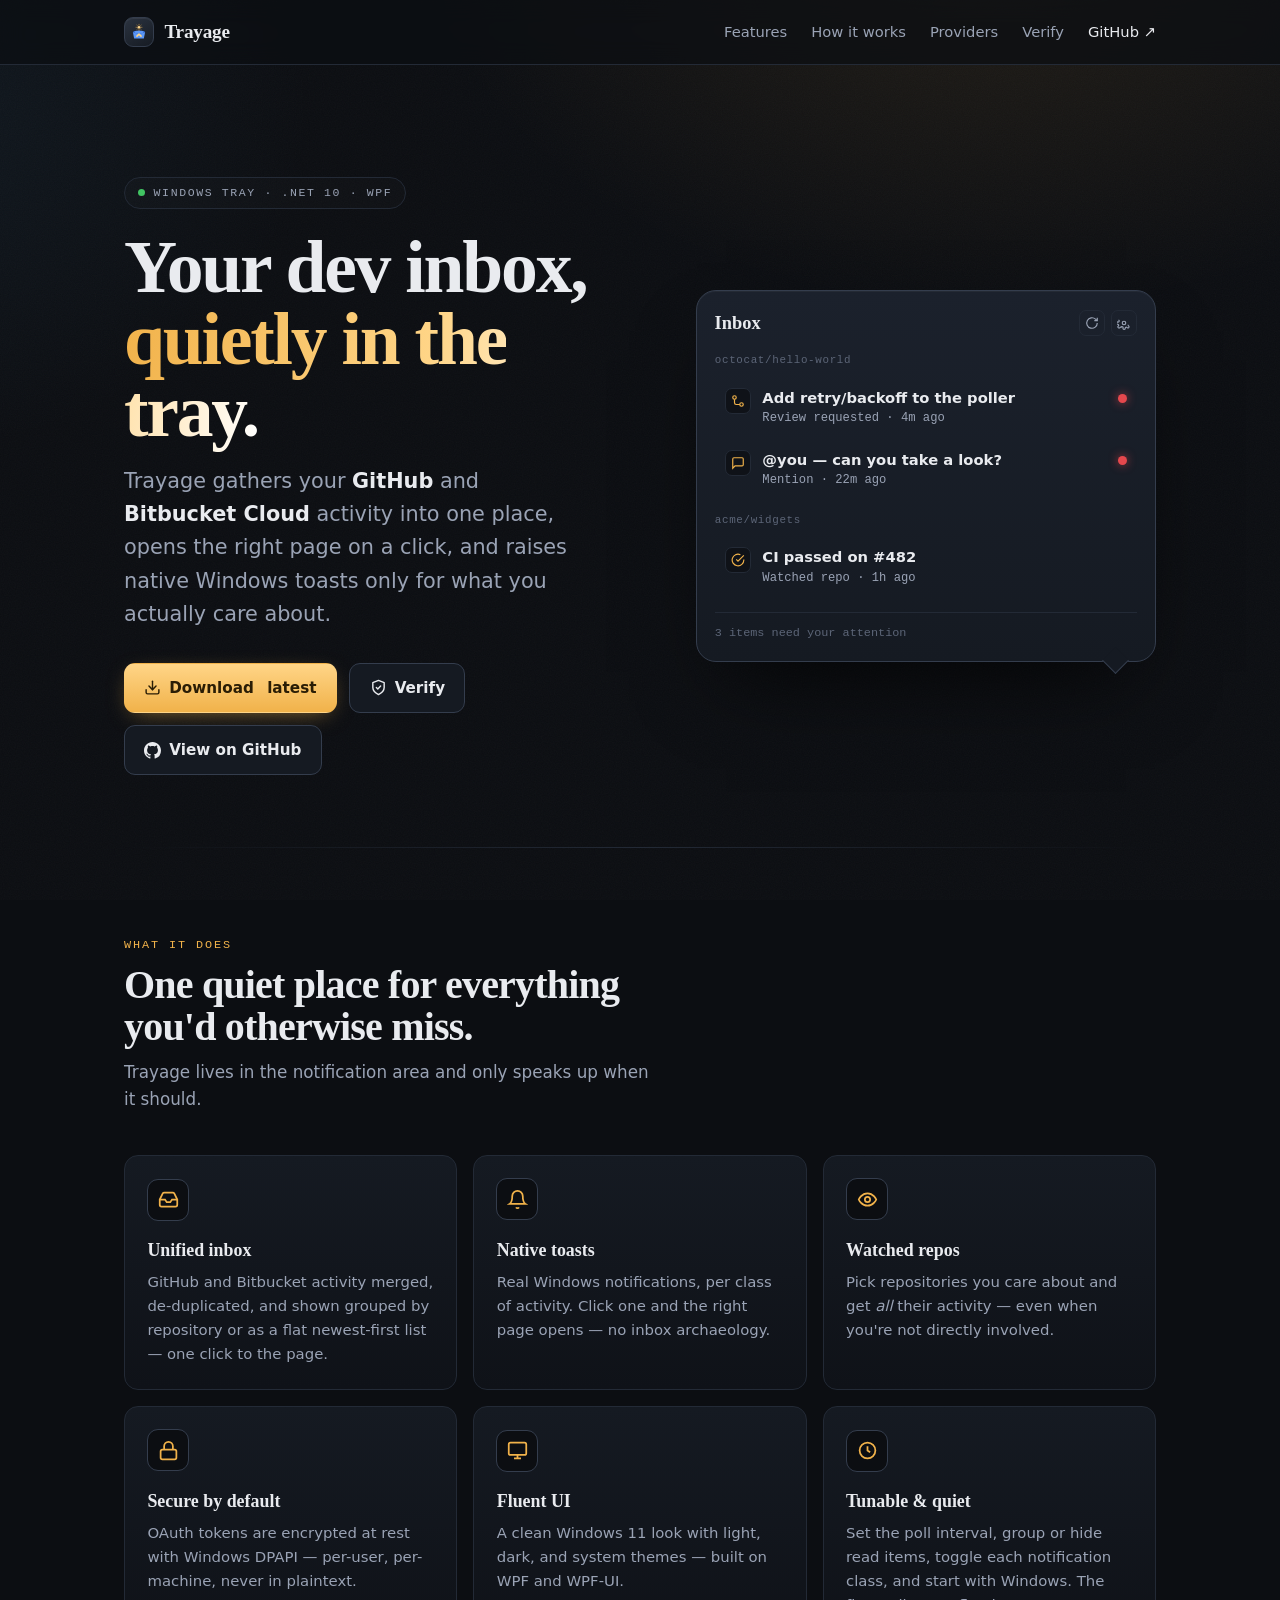
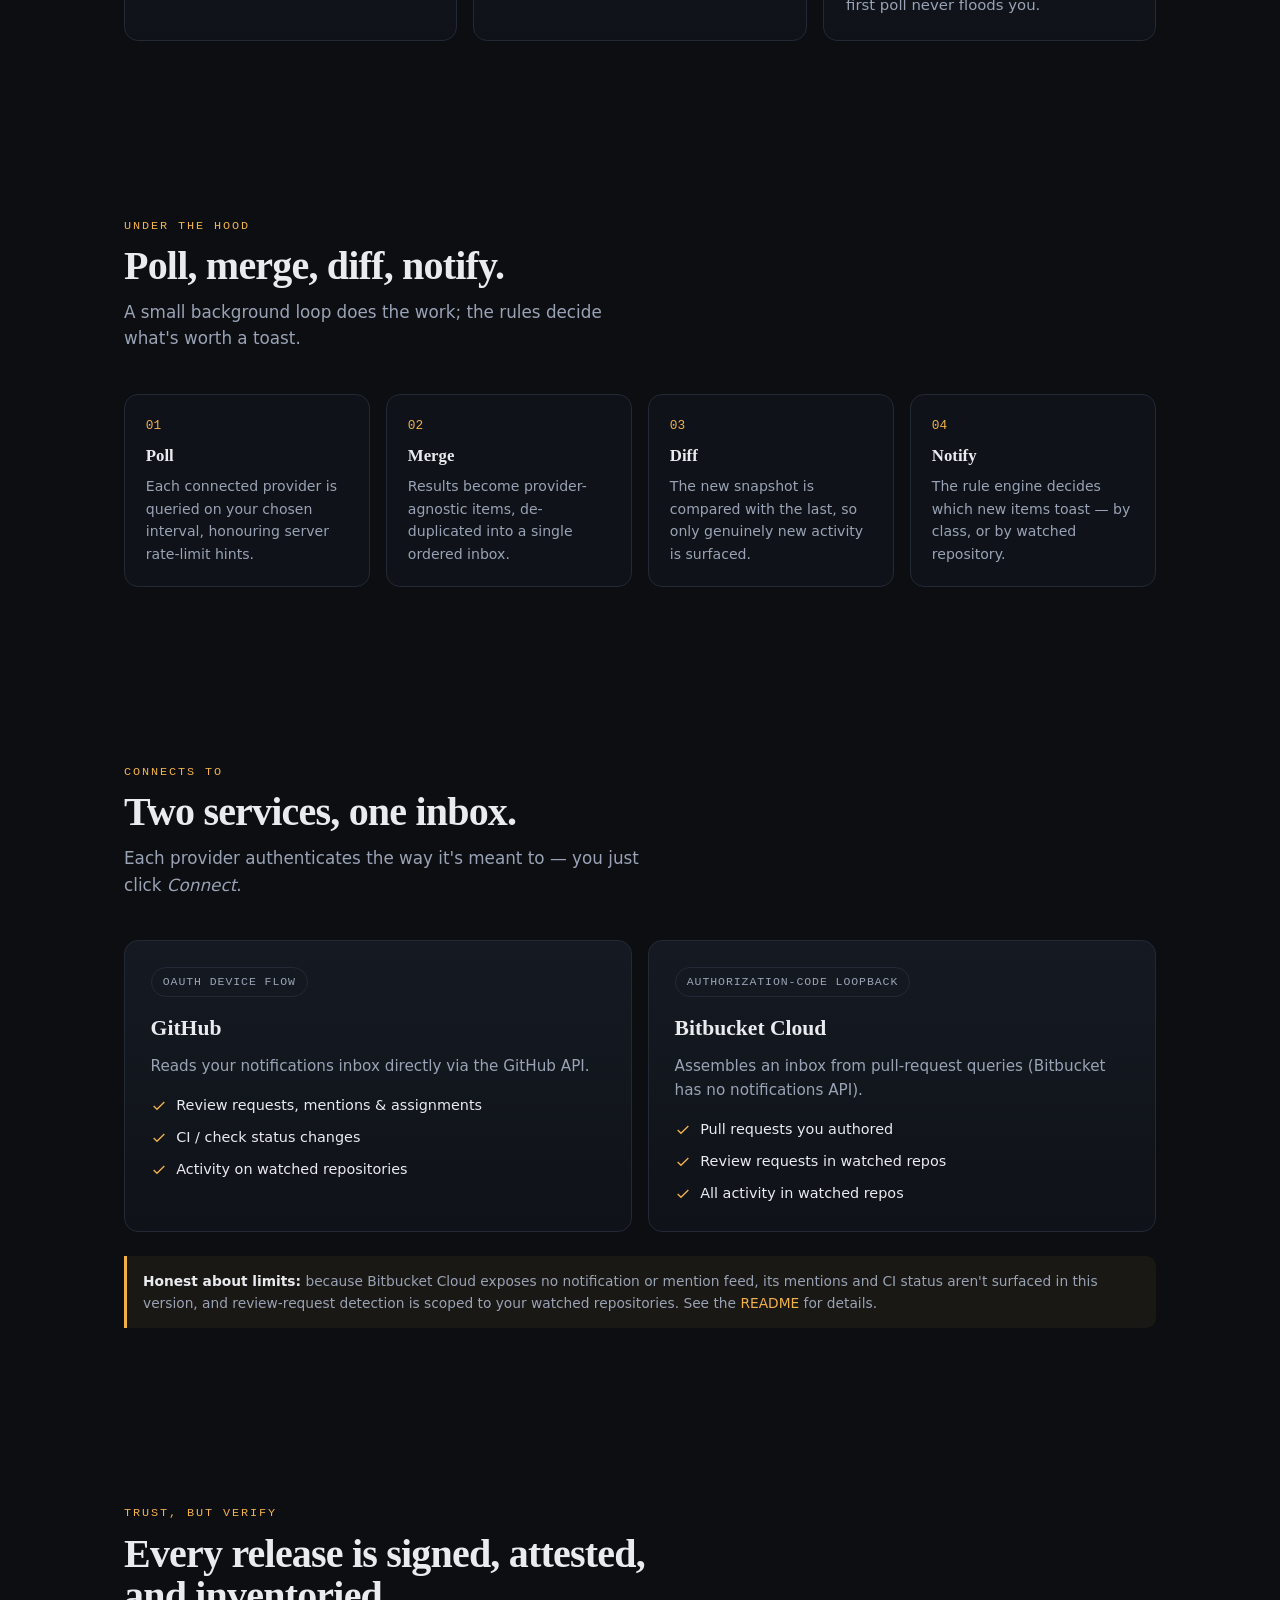
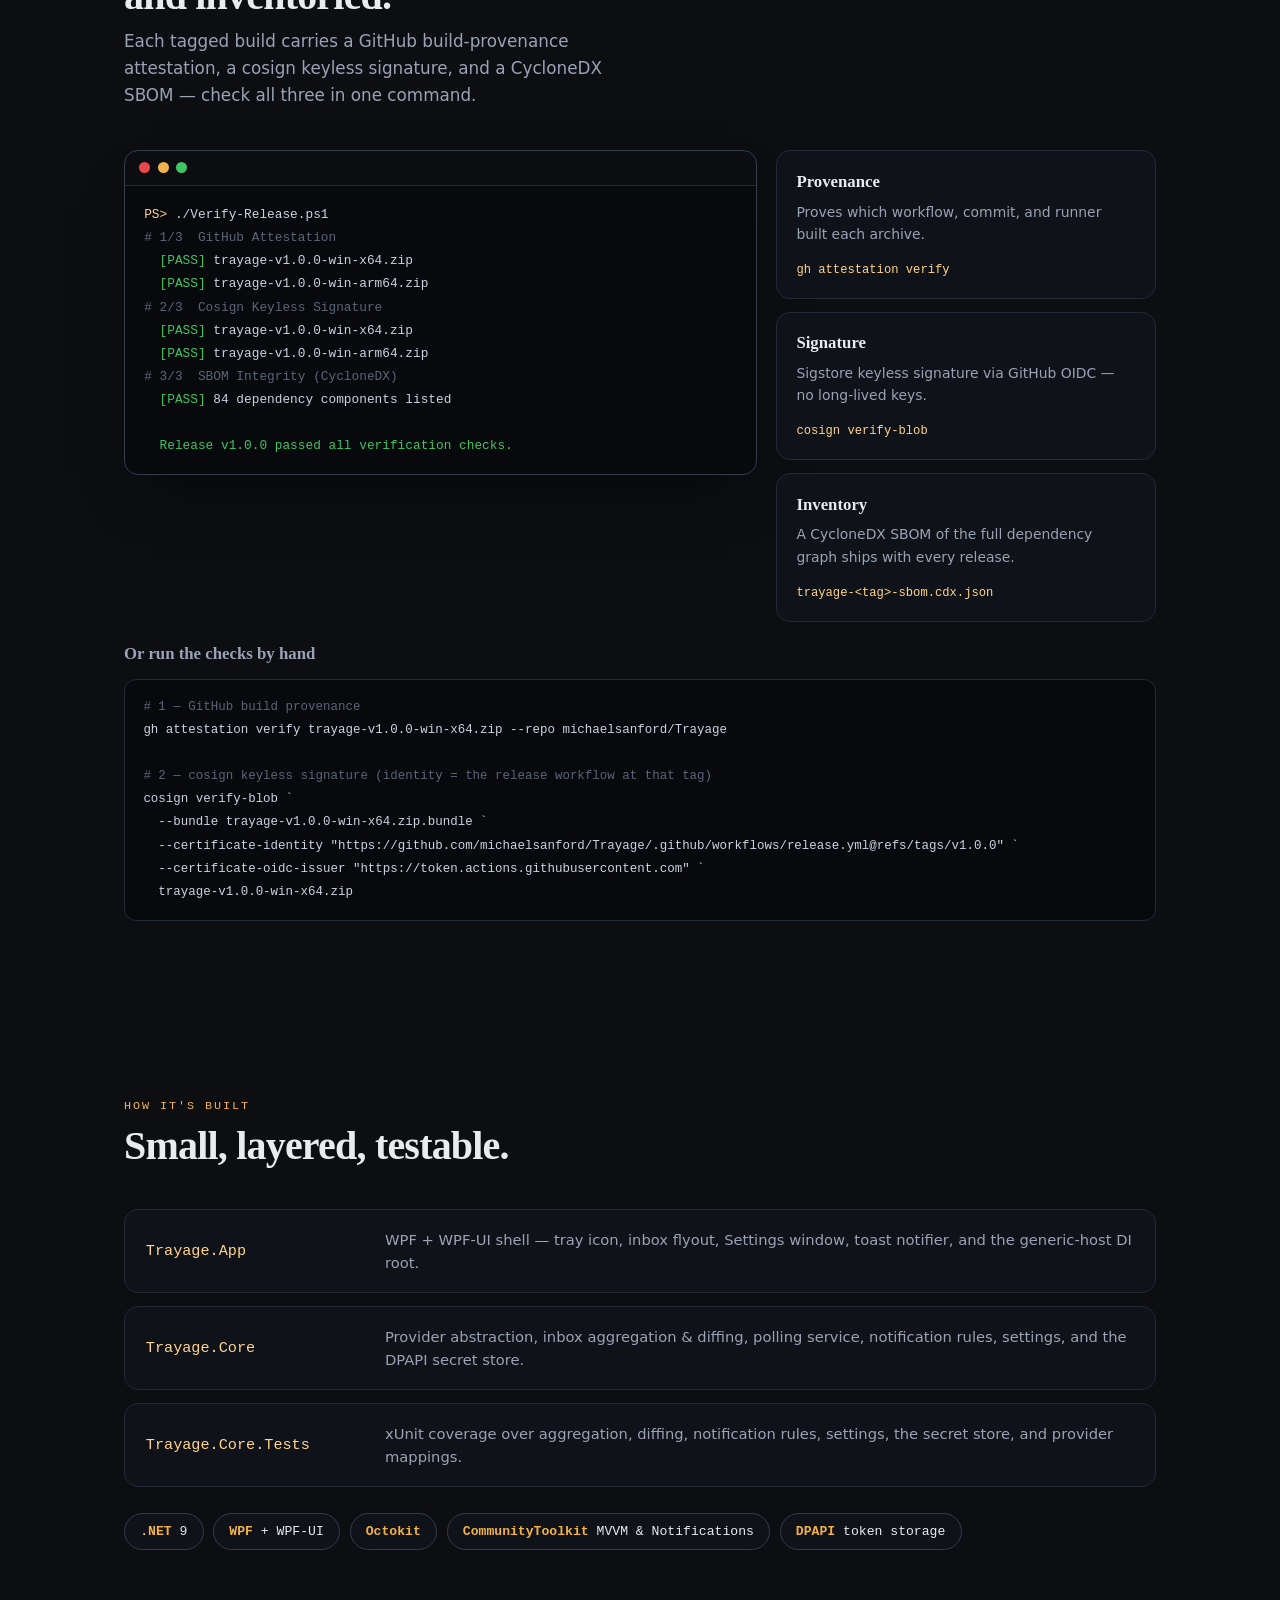
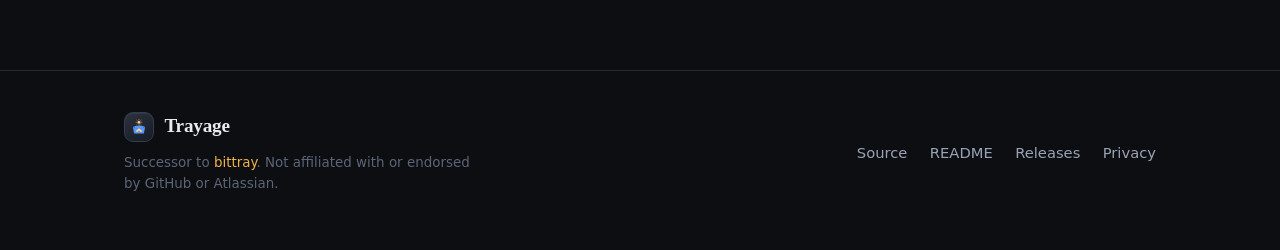
==== docs/index.html @ 62bc46dc "Update CI and docs for .NET 10 Point setup-dotnet at 10.x in the CI and release workflows, and updat" ====
<!DOCTYPE html>
<html lang="en">
<head>
  <meta charset="utf-8" />
  <meta name="viewport" content="width=device-width, initial-scale=1" />

  <!-- Content Security Policy: deny everything by default; allow only self,
       inline data-URI images, and Google Fonts (stylesheet + font files).
       No scripts are used, so script execution stays blocked. -->
  <meta http-equiv="Content-Security-Policy" content="default-src 'none'; base-uri 'none'; img-src 'self' data:; style-src 'self' https://fonts.googleapis.com; font-src https://fonts.gstatic.com; script-src 'self'; connect-src https://api.github.com; form-action 'none'; frame-ancestors 'none'" />

  <!-- Device / Permissions policy: this page needs no device capabilities, so
       deny them all. (Honoured when served with headers; declared here as intent.) -->
  <meta http-equiv="Permissions-Policy" content="camera=(), microphone=(), geolocation=(), usb=(), serial=(), hid=(), bluetooth=(), midi=(), payment=(), accelerometer=(), gyroscope=(), magnetometer=(), display-capture=(), autoplay=()" />

  <meta name="referrer" content="strict-origin-when-cross-origin" />
  <meta name="color-scheme" content="dark" />
  <meta name="description" content="Trayage — a .NET 10 Windows tray app that unifies your GitHub and Bitbucket Cloud inbox and raises native toast notifications." />

  <title>Trayage — your GitHub &amp; Bitbucket inbox, in the tray</title>

  <link rel="icon" href="data:image/svg+xml,%3Csvg xmlns='http://www.w3.org/2000/svg' viewBox='0 0 32 32'%3E%3Crect width='32' height='32' rx='7' fill='%23161b23'/%3E%3Cpolygon points='5.12,16 26.88,16 24.64,27.52 7.36,27.52' fill='%235b97f7'/%3E%3Cellipse cx='16' cy='16' rx='10.88' ry='2.72' fill='%232f63c8'/%3E%3Cellipse cx='16' cy='16' rx='8.49' ry='2.12' fill='%235b97f7'/%3E%3Cpolyline points='12.32,23.36 16,19.84 19.68,23.36' fill='none' stroke='%23ffd587' stroke-width='2.72' stroke-linecap='round' stroke-linejoin='round'/%3E%3Cg stroke='%23f1b24a' stroke-width='0.9' stroke-linecap='round'%3E%3Cline x1='19.72' y1='7.68' x2='21.4' y2='7.68'/%3E%3Cline x1='18.63' y1='10.31' x2='19.82' y2='11.5'/%3E%3Cline x1='16' y1='11.4' x2='16' y2='13.08'/%3E%3Cline x1='13.37' y1='10.31' x2='12.18' y2='11.5'/%3E%3Cline x1='12.28' y1='7.68' x2='10.6' y2='7.68'/%3E%3Cline x1='13.37' y1='5.05' x2='12.18' y2='3.86'/%3E%3Cline x1='16' y1='3.96' x2='16' y2='2.28'/%3E%3Cline x1='18.63' y1='5.05' x2='19.82' y2='3.86'/%3E%3C/g%3E%3Ccircle cx='16' cy='7.68' r='2.4' fill='%23ffd587'/%3E%3C/svg%3E" />

  <link rel="preconnect" href="https://fonts.googleapis.com" />
  <link rel="preconnect" href="https://fonts.gstatic.com" crossorigin />
  <link href="https://fonts.googleapis.com/css2?family=Bricolage+Grotesque:opsz,wght@12..96,600;12..96,700;12..96,800&family=Hanken+Grotesk:wght@400;500;600&family=JetBrains+Mono:wght@400;500&display=swap" rel="stylesheet" />
  <link rel="stylesheet" href="styles.css" />
</head>
<body>

  <!-- ============ Top bar ============ -->
  <header class="topbar">
    <div class="wrap">
      <div class="brand"><span class="mark" aria-hidden="true"><svg viewBox="0 0 32 32"><polygon points="5.12,16 26.88,16 24.64,27.52 7.36,27.52" fill="#5b97f7"/><ellipse cx="16" cy="16" rx="10.88" ry="2.72" fill="#2f63c8"/><ellipse cx="16" cy="16" rx="8.49" ry="2.12" fill="#5b97f7"/><polyline points="12.32,23.36 16,19.84 19.68,23.36" fill="none" stroke="#ffd587" stroke-width="2.72" stroke-linecap="round" stroke-linejoin="round"/><g stroke="#f1b24a" stroke-width="0.9" stroke-linecap="round"><line x1="19.72" y1="7.68" x2="21.4" y2="7.68"/><line x1="18.63" y1="10.31" x2="19.82" y2="11.5"/><line x1="16" y1="11.4" x2="16" y2="13.08"/><line x1="13.37" y1="10.31" x2="12.18" y2="11.5"/><line x1="12.28" y1="7.68" x2="10.6" y2="7.68"/><line x1="13.37" y1="5.05" x2="12.18" y2="3.86"/><line x1="16" y1="3.96" x2="16" y2="2.28"/><line x1="18.63" y1="5.05" x2="19.82" y2="3.86"/></g><circle cx="16" cy="7.68" r="2.4" fill="#ffd587"/></svg></span> Trayage</div>
      <nav class="nav">
        <a href="#features">Features</a>
        <a href="#how">How it works</a>
        <a href="#providers">Providers</a>
        <a href="#verify">Verify</a>
        <a class="ext" href="https://github.com/michaelsanford/Trayage">GitHub ↗</a>
      </nav>
    </div>
  </header>

  <!-- ============ Hero ============ -->
  <section class="hero">
    <div class="wrap">
      <div>
        <span class="eyebrow reveal d1"><span class="dot"></span> Windows tray · .NET 10 · WPF</span>
        <h1 class="title reveal d2">Your dev inbox,<br /><span class="grad">quietly in the tray.</span></h1>
        <p class="lede reveal d3">Trayage gathers your <strong>GitHub</strong> and <strong>Bitbucket Cloud</strong>
          activity into one place, opens the right page on a click, and raises native
          Windows toasts only for what you actually care about.</p>
        <div class="cta reveal d4">
          <a class="btn btn-primary" href="https://github.com/michaelsanford/Trayage/releases/latest">
            <svg viewBox="0 0 24 24" fill="none" stroke="currentColor" stroke-width="2" stroke-linecap="round" stroke-linejoin="round" aria-hidden="true"><path d="M21 15v4a2 2 0 0 1-2 2H5a2 2 0 0 1-2-2v-4"/><path d="m7 10 5 5 5-5"/><path d="M12 15V3"/></svg>
            Download<span id="dlver">&nbsp;latest</span>
          </a>
          <a class="btn btn-ghost" href="#verify">
            <svg viewBox="0 0 24 24" fill="none" stroke="currentColor" stroke-width="2" stroke-linecap="round" stroke-linejoin="round" aria-hidden="true"><path d="M12 22s8-4 8-10V5l-8-3-8 3v7c0 6 8 10 8 10"/><path d="m9 12 2 2 4-4"/></svg>
            Verify
          </a>
          <a class="btn btn-ghost" href="https://github.com/michaelsanford/Trayage">
            <svg viewBox="0 0 16 16" fill="currentColor" aria-hidden="true"><path d="M8 0C3.58 0 0 3.58 0 8c0 3.54 2.29 6.53 5.47 7.59.4.07.55-.17.55-.38 0-.19-.01-.82-.01-1.49-2.01.37-2.53-.49-2.69-.94-.09-.23-.48-.94-.82-1.13-.28-.15-.68-.52-.01-.53.63-.01 1.08.58 1.23.82.72 1.21 1.87.87 2.33.66.07-.52.28-.87.51-1.07-1.78-.2-3.64-.89-3.64-3.95 0-.87.31-1.59.82-2.15-.08-.2-.36-1.02.08-2.12 0 0 .67-.21 2.2.82.64-.18 1.32-.27 2-.27.68 0 1.36.09 2 .27 1.53-1.04 2.2-.82 2.2-.82.44 1.1.16 1.92.08 2.12.51.56.82 1.27.82 2.15 0 3.07-1.87 3.75-3.65 3.95.29.25.54.73.54 1.48 0 1.07-.01 1.93-.01 2.2 0 .21.15.46.55.38A8.01 8.01 0 0 0 16 8c0-4.42-3.58-8-8-8Z"/></svg>
            View on GitHub
          </a>
        </div>
      </div>

      <!-- Pure-CSS recreation of the actual inbox flyout -->
      <div class="mock reveal d5" role="img" aria-label="Trayage inbox flyout showing grouped pull-request and mention items">
        <div class="mock-head">
          <h3>Inbox</h3>
          <div class="mock-tools">
            <span title="Refresh"><svg viewBox="0 0 24 24" fill="none" stroke="currentColor" stroke-width="2"><path d="M21 12a9 9 0 1 1-3-6.7L21 8"/><path d="M21 3v5h-5"/></svg></span>
            <span title="Settings"><svg viewBox="0 0 24 24" fill="none" stroke="currentColor" stroke-width="2"><circle cx="12" cy="12" r="3"/><path d="M19.4 15a1.6 1.6 0 0 0 .3 1.8l.1.1a2 2 0 1 1-2.8 2.8l-.1-.1a1.6 1.6 0 0 0-2.7 1.1V21a2 2 0 1 1-4 0v-.1A1.6 1.6 0 0 0 7 19.4a1.6 1.6 0 0 0-1.8.3l-.1.1a2 2 0 1 1-2.8-2.8l.1-.1a1.6 1.6 0 0 0-1.1-2.7H1a2 2 0 1 1 0-4h.1A1.6 1.6 0 0 0 2.6 7"/></svg></span>
          </div>
        </div>

        <div class="group-label">octocat/hello-world</div>
        <div class="item">
          <div class="glyph"><svg viewBox="0 0 24 24" fill="none" stroke="currentColor" stroke-width="2"><circle cx="18" cy="18" r="3"/><circle cx="6" cy="6" r="3"/><path d="M6 9v6a3 3 0 0 0 3 3h6"/></svg></div>
          <div><div class="it-title">Add retry/backoff to the poller</div><div class="it-sub">Review requested · 4m ago</div></div>
          <div class="unread"></div>
        </div>
        <div class="item">
          <div class="glyph"><svg viewBox="0 0 24 24" fill="none" stroke="currentColor" stroke-width="2"><path d="M21 15a2 2 0 0 1-2 2H7l-4 4V5a2 2 0 0 1 2-2h14a2 2 0 0 1 2 2z"/></svg></div>
          <div><div class="it-title">@you — can you take a look?</div><div class="it-sub">Mention · 22m ago</div></div>
          <div class="unread"></div>
        </div>

        <div class="group-label">acme/widgets</div>
        <div class="item">
          <div class="glyph"><svg viewBox="0 0 24 24" fill="none" stroke="currentColor" stroke-width="2"><path d="M22 11.08V12a10 10 0 1 1-5.93-9.14"/><path d="M22 4 12 14.01l-3-3"/></svg></div>
          <div><div class="it-title">CI passed on #482</div><div class="it-sub">Watched repo · 1h ago</div></div>
        </div>

        <div class="mock-foot">3 items need your attention</div>
      </div>
    </div>
  </section>

  <div class="wrap"><div class="divider"></div></div>

  <!-- ============ Features ============ -->
  <section id="features">
    <div class="wrap">
      <div class="section-head">
        <div class="kicker">What it does</div>
        <h2>One quiet place for everything you'd otherwise miss.</h2>
        <p>Trayage lives in the notification area and only speaks up when it should.</p>
      </div>
      <div class="grid">
        <article class="card reveal d1">
          <div class="ico"><svg viewBox="0 0 24 24" fill="none" stroke="currentColor" stroke-width="2"><path d="M22 12h-6l-2 3h-4l-2-3H2"/><path d="M5.45 5.11 2 12v6a2 2 0 0 0 2 2h16a2 2 0 0 0 2-2v-6l-3.45-6.89A2 2 0 0 0 16.76 4H7.24a2 2 0 0 0-1.79 1.11z"/></svg></div>
          <h3>Unified inbox</h3>
          <p>GitHub and Bitbucket activity merged, de-duplicated, and shown grouped by repository or as a flat newest-first list — one click to the page.</p>
        </article>
        <article class="card reveal d2">
          <div class="ico"><svg viewBox="0 0 24 24" fill="none" stroke="currentColor" stroke-width="2"><path d="M18 8A6 6 0 0 0 6 8c0 7-3 9-3 9h18s-3-2-3-9"/><path d="M13.73 21a2 2 0 0 1-3.46 0"/></svg></div>
          <h3>Native toasts</h3>
          <p>Real Windows notifications, per class of activity. Click one and the right page opens — no inbox archaeology.</p>
        </article>
        <article class="card reveal d3">
          <div class="ico"><svg viewBox="0 0 24 24" fill="none" stroke="currentColor" stroke-width="2"><path d="M2 12s3-7 10-7 10 7 10 7-3 7-10 7-10-7-10-7z"/><circle cx="12" cy="12" r="3"/></svg></div>
          <h3>Watched repos</h3>
          <p>Pick repositories you care about and get <em>all</em> their activity — even when you're not directly involved.</p>
        </article>
        <article class="card reveal d1">
          <div class="ico"><svg viewBox="0 0 24 24" fill="none" stroke="currentColor" stroke-width="2"><rect x="3" y="11" width="18" height="11" rx="2"/><path d="M7 11V7a5 5 0 0 1 10 0v4"/></svg></div>
          <h3>Secure by default</h3>
          <p>OAuth tokens are encrypted at rest with Windows DPAPI — per-user, per-machine, never in plaintext.</p>
        </article>
        <article class="card reveal d2">
          <div class="ico"><svg viewBox="0 0 24 24" fill="none" stroke="currentColor" stroke-width="2"><rect x="2" y="3" width="20" height="14" rx="2"/><path d="M8 21h8M12 17v4"/></svg></div>
          <h3>Fluent UI</h3>
          <p>A clean Windows 11 look with light, dark, and system themes — built on WPF and WPF-UI.</p>
        </article>
        <article class="card reveal d3">
          <div class="ico"><svg viewBox="0 0 24 24" fill="none" stroke="currentColor" stroke-width="2"><circle cx="12" cy="12" r="9"/><path d="M12 7v5l3 2"/></svg></div>
          <h3>Tunable &amp; quiet</h3>
          <p>Set the poll interval, group or hide read items, toggle each notification class, and start with Windows. The first poll never floods you.</p>
        </article>
      </div>
    </div>
  </section>

  <!-- ============ How it works ============ -->
  <section id="how">
    <div class="wrap">
      <div class="section-head">
        <div class="kicker">Under the hood</div>
        <h2>Poll, merge, diff, notify.</h2>
        <p>A small background loop does the work; the rules decide what's worth a toast.</p>
      </div>
      <div class="flow">
        <div class="step reveal d1"><div class="n"></div><h4>Poll</h4><p>Each connected provider is queried on your chosen interval, honouring server rate-limit hints.</p></div>
        <div class="step reveal d2"><div class="n"></div><h4>Merge</h4><p>Results become provider-agnostic items, de-duplicated into a single ordered inbox.</p></div>
        <div class="step reveal d3"><div class="n"></div><h4>Diff</h4><p>The new snapshot is compared with the last, so only genuinely new activity is surfaced.</p></div>
        <div class="step reveal d4"><div class="n"></div><h4>Notify</h4><p>The rule engine decides which new items toast — by class, or by watched repository.</p></div>
      </div>
    </div>
  </section>

  <!-- ============ Providers ============ -->
  <section id="providers">
    <div class="wrap">
      <div class="section-head">
        <div class="kicker">Connects to</div>
        <h2>Two services, one inbox.</h2>
        <p>Each provider authenticates the way it's meant to — you just click <em>Connect</em>.</p>
      </div>
      <div class="providers">
        <div class="provider reveal d1">
          <span class="ptag">OAuth device flow</span>
          <h3>GitHub</h3>
          <p>Reads your notifications inbox directly via the GitHub API.</p>
          <ul>
            <li><svg viewBox="0 0 24 24" fill="none" stroke="currentColor" stroke-width="2"><path d="M20 6 9 17l-5-5"/></svg> Review requests, mentions &amp; assignments</li>
            <li><svg viewBox="0 0 24 24" fill="none" stroke="currentColor" stroke-width="2"><path d="M20 6 9 17l-5-5"/></svg> CI / check status changes</li>
            <li><svg viewBox="0 0 24 24" fill="none" stroke="currentColor" stroke-width="2"><path d="M20 6 9 17l-5-5"/></svg> Activity on watched repositories</li>
          </ul>
        </div>
        <div class="provider reveal d2">
          <span class="ptag">Authorization-code loopback</span>
          <h3>Bitbucket Cloud</h3>
          <p>Assembles an inbox from pull-request queries (Bitbucket has no notifications API).</p>
          <ul>
            <li><svg viewBox="0 0 24 24" fill="none" stroke="currentColor" stroke-width="2"><path d="M20 6 9 17l-5-5"/></svg> Pull requests you authored</li>
            <li><svg viewBox="0 0 24 24" fill="none" stroke="currentColor" stroke-width="2"><path d="M20 6 9 17l-5-5"/></svg> Review requests in watched repos</li>
            <li><svg viewBox="0 0 24 24" fill="none" stroke="currentColor" stroke-width="2"><path d="M20 6 9 17l-5-5"/></svg> All activity in watched repos</li>
          </ul>
        </div>
      </div>
      <p class="note"><strong>Honest about limits:</strong> because Bitbucket Cloud exposes no notification or
        mention feed, its mentions and CI status aren't surfaced in this version, and review-request detection is
        scoped to your watched repositories. See the <a href="https://github.com/michaelsanford/Trayage#known-limitations">README</a> for details.</p>
    </div>
  </section>

  <!-- ============ Verify ============ -->
  <section id="verify">
    <div class="wrap">
      <div class="section-head">
        <div class="kicker">Trust, but verify</div>
        <h2>Every release is signed, attested, and inventoried.</h2>
        <p>Each tagged build carries a GitHub build-provenance attestation, a cosign keyless signature,
          and a CycloneDX SBOM — check all three in one command.</p>
      </div>
      <div class="verify">
        <div class="term reveal d1" role="img" aria-label="Terminal output of the release verification script, all checks passing">
          <div class="term-bar"><i></i><i></i><i></i></div>
<pre><span class="ac">PS&gt;</span> ./Verify-Release.ps1
<span class="c"># 1/3  GitHub Attestation</span>
  <span class="ok">[PASS]</span> trayage-v1.0.0-win-x64.zip
  <span class="ok">[PASS]</span> trayage-v1.0.0-win-arm64.zip
<span class="c"># 2/3  Cosign Keyless Signature</span>
  <span class="ok">[PASS]</span> trayage-v1.0.0-win-x64.zip
  <span class="ok">[PASS]</span> trayage-v1.0.0-win-arm64.zip
<span class="c"># 3/3  SBOM Integrity (CycloneDX)</span>
  <span class="ok">[PASS]</span> 84 dependency components listed

  <span class="ok">Release v1.0.0 passed all verification checks.</span></pre>
        </div>
        <div class="checks">
          <div class="check reveal d2">
            <h4>Provenance</h4>
            <p>Proves which workflow, commit, and runner built each archive.</p>
            <code>gh attestation verify</code>
          </div>
          <div class="check reveal d3">
            <h4>Signature</h4>
            <p>Sigstore keyless signature via GitHub OIDC — no long-lived keys.</p>
            <code>cosign verify-blob</code>
          </div>
          <div class="check reveal d4">
            <h4>Inventory</h4>
            <p>A CycloneDX SBOM of the full dependency graph ships with every release.</p>
            <code>trayage-&lt;tag&gt;-sbom.cdx.json</code>
          </div>
        </div>
      </div>

      <div class="manual reveal d3">
        <h3 class="manual-h">Or run the checks by hand</h3>
<pre class="codeblock"><span class="c"># 1 — GitHub build provenance</span>
gh attestation verify trayage-v1.0.0-win-x64.zip --repo michaelsanford/Trayage

<span class="c"># 2 — cosign keyless signature (identity = the release workflow at that tag)</span>
cosign verify-blob `
  --bundle trayage-v1.0.0-win-x64.zip.bundle `
  --certificate-identity "https://github.com/michaelsanford/Trayage/.github/workflows/release.yml@refs/tags/v1.0.0" `
  --certificate-oidc-issuer "https://token.actions.githubusercontent.com" `
  trayage-v1.0.0-win-x64.zip</pre>
      </div>
    </div>
  </section>

  <!-- ============ Architecture ============ -->
  <section>
    <div class="wrap">
      <div class="section-head">
        <div class="kicker">How it's built</div>
        <h2>Small, layered, testable.</h2>
      </div>
      <div class="arch">
        <div class="arch-row reveal d1"><code>Trayage.App</code><span>WPF + WPF-UI shell — tray icon, inbox flyout, Settings window, toast notifier, and the generic-host DI root.</span></div>
        <div class="arch-row reveal d2"><code>Trayage.Core</code><span>Provider abstraction, inbox aggregation &amp; diffing, polling service, notification rules, settings, and the DPAPI secret store.</span></div>
        <div class="arch-row reveal d3"><code>Trayage.Core.Tests</code><span>xUnit coverage over aggregation, diffing, notification rules, settings, the secret store, and provider mappings.</span></div>
      </div>
      <div class="badges">
        <span class="badge"><b>.NET</b> 9</span>
        <span class="badge"><b>WPF</b> + WPF-UI</span>
        <span class="badge"><b>Octokit</b></span>
        <span class="badge"><b>CommunityToolkit</b> MVVM &amp; Notifications</span>
        <span class="badge"><b>DPAPI</b> token storage</span>
      </div>
    </div>
  </section>

  <!-- ============ Footer ============ -->
  <footer>
    <div class="wrap">
      <div>
        <div class="brand"><span class="mark" aria-hidden="true"><svg viewBox="0 0 32 32"><polygon points="5.12,16 26.88,16 24.64,27.52 7.36,27.52" fill="#5b97f7"/><ellipse cx="16" cy="16" rx="10.88" ry="2.72" fill="#2f63c8"/><ellipse cx="16" cy="16" rx="8.49" ry="2.12" fill="#5b97f7"/><polyline points="12.32,23.36 16,19.84 19.68,23.36" fill="none" stroke="#ffd587" stroke-width="2.72" stroke-linecap="round" stroke-linejoin="round"/><g stroke="#f1b24a" stroke-width="0.9" stroke-linecap="round"><line x1="19.72" y1="7.68" x2="21.4" y2="7.68"/><line x1="18.63" y1="10.31" x2="19.82" y2="11.5"/><line x1="16" y1="11.4" x2="16" y2="13.08"/><line x1="13.37" y1="10.31" x2="12.18" y2="11.5"/><line x1="12.28" y1="7.68" x2="10.6" y2="7.68"/><line x1="13.37" y1="5.05" x2="12.18" y2="3.86"/><line x1="16" y1="3.96" x2="16" y2="2.28"/><line x1="18.63" y1="5.05" x2="19.82" y2="3.86"/></g><circle cx="16" cy="7.68" r="2.4" fill="#ffd587"/></svg></span> Trayage</div>
        <p class="muted">Successor to <a href="https://github.com/michaelsanford/bittray">bittray</a>. Not affiliated with or endorsed by GitHub or Atlassian.</p>
      </div>
      <div class="f-links">
        <a href="https://github.com/michaelsanford/Trayage">Source</a>
        <a href="https://github.com/michaelsanford/Trayage/blob/main/README.md">README</a>
        <a href="https://github.com/michaelsanford/Trayage/releases">Releases</a>
        <a href="privacy.html">Privacy</a>
      </div>
    </div>
  </footer>

  <script src="app.js" defer></script>
</body>
</html>
---- docs/styles.css ----
/* Trayage — project page styles.
   Dark instrument-panel aesthetic: graphite base, amber signal accent, a red
   "unread" dot echoing the app's tray badge. All styling lives here so the page
   can ship a strict CSP with no inline styles. */

:root {
  --bg: #0c0e12;
  --bg-2: #0f1218;
  --surface: #151a22;
  --surface-2: #1b212c;
  --border: #232a36;
  --border-bright: #343d4d;
  --text: #e9ebef;
  --muted: #9aa3b5;
  --faint: #5c6577;
  --accent: #f1b24a;
  --accent-soft: #ffd587;
  --signal: #e5484d;
  --ok: #41c463;

  --font-display: "Bricolage Grotesque", Georgia, serif;
  --font-body: "Hanken Grotesk", system-ui, sans-serif;
  --font-mono: "JetBrains Mono", ui-monospace, monospace;

  --maxw: 1080px;
  --radius: 14px;
  --radius-lg: 20px;
}

* { box-sizing: border-box; margin: 0; padding: 0; }

html { scroll-behavior: smooth; }

body {
  font-family: var(--font-body);
  color: var(--text);
  background-color: var(--bg);
  /* Layered atmosphere: two soft amber/teal glows over a graphite base. */
  background-image:
    radial-gradient(60rem 40rem at 78% -8%, rgba(241, 178, 74, 0.10), transparent 60%),
    radial-gradient(50rem 40rem at -10% 12%, rgba(60, 120, 160, 0.10), transparent 55%);
  background-attachment: fixed;
  line-height: 1.6;
  -webkit-font-smoothing: antialiased;
  text-rendering: optimizeLegibility;
  overflow-x: hidden;
}

/* Fine film grain over everything for tactile depth. */
body::before {
  content: "";
  position: fixed;
  inset: 0;
  z-index: 0;
  pointer-events: none;
  opacity: 0.035;
  background-image: url("data:image/svg+xml,%3Csvg xmlns='http://www.w3.org/2000/svg' width='160' height='160'%3E%3Cfilter id='n'%3E%3CfeTurbulence type='fractalNoise' baseFrequency='0.85' numOctaves='2' stitchTiles='stitch'/%3E%3C/filter%3E%3Crect width='100%25' height='100%25' filter='url(%23n)'/%3E%3C/svg%3E");
}

.wrap { position: relative; z-index: 1; max-width: var(--maxw); margin: 0 auto; padding: 0 1.5rem; }

a { color: var(--accent); text-decoration: none; }
a:hover { color: var(--accent-soft); }

/* ---------- Top bar ---------- */
.topbar {
  position: sticky;
  top: 0;
  z-index: 20;
  backdrop-filter: blur(12px);
  background: rgba(12, 14, 18, 0.72);
  border-bottom: 1px solid var(--border);
}
.topbar .wrap { display: flex; align-items: center; justify-content: space-between; height: 64px; }
.brand { display: flex; align-items: center; gap: 0.65rem; font-family: var(--font-display); font-weight: 700; font-size: 1.2rem; letter-spacing: -0.01em; }
.brand .mark { display: grid; place-items: center; width: 30px; height: 30px; border-radius: 9px; background: linear-gradient(150deg, #2b3340, #161b23); border: 1px solid var(--border-bright); color: var(--accent); box-shadow: inset 0 1px 0 rgba(255,255,255,0.06); }
.brand .mark svg { width: 18px; height: 18px; display: block; }
.nav { display: flex; gap: 1.5rem; font-size: 0.92rem; }
.nav a { color: var(--muted); }
.nav a:hover { color: var(--text); }
.nav .ext { color: var(--text); }
@media (max-width: 720px) { .nav { display: none; } }

/* ---------- Hero ---------- */
.hero { padding: clamp(3.5rem, 9vw, 7rem) 0 clamp(2.5rem, 6vw, 4.5rem); }
.hero .wrap { display: grid; grid-template-columns: 1.05fr 0.95fr; gap: clamp(2rem, 5vw, 4rem); align-items: center; }
@media (max-width: 900px) { .hero .wrap { grid-template-columns: 1fr; } }

.eyebrow {
  display: inline-flex; align-items: center; gap: 0.55rem;
  font-family: var(--font-mono); font-size: 0.72rem; letter-spacing: 0.14em; text-transform: uppercase;
  color: var(--muted); border: 1px solid var(--border); border-radius: 999px; padding: 0.35rem 0.8rem;
  background: rgba(255,255,255,0.015);
}
.dot { width: 7px; height: 7px; border-radius: 50%; background: var(--ok); box-shadow: 0 0 0 0 rgba(65,196,99,0.5); animation: pulse 2.4s ease-out infinite; }
@keyframes pulse { 0% { box-shadow: 0 0 0 0 rgba(65,196,99,0.45); } 70% { box-shadow: 0 0 0 7px rgba(65,196,99,0); } 100% { box-shadow: 0 0 0 0 rgba(65,196,99,0); } }

h1.title {
  font-family: var(--font-display); font-weight: 800; letter-spacing: -0.03em; line-height: 0.98;
  font-size: clamp(2.7rem, 7vw, 4.6rem); margin: 1.4rem 0 1.1rem;
}
.title .grad { background: linear-gradient(100deg, var(--accent), var(--accent-soft) 60%, #fff); -webkit-background-clip: text; background-clip: text; color: transparent; }
.lede { font-size: clamp(1.05rem, 2.2vw, 1.3rem); color: var(--muted); max-width: 34ch; }
.lede strong { color: var(--text); font-weight: 600; }

.cta { display: flex; flex-wrap: wrap; gap: 0.8rem; margin-top: 2rem; }
.btn {
  display: inline-flex; align-items: center; gap: 0.5rem; font-weight: 600; font-size: 0.95rem;
  padding: 0.72rem 1.2rem; border-radius: 11px; border: 1px solid var(--border-bright); transition: transform .15s ease, border-color .15s ease, background .15s ease;
}
.btn svg { width: 17px; height: 17px; }
.btn-primary { background: linear-gradient(180deg, var(--accent-soft), var(--accent)); color: #2a1d05; border-color: transparent; box-shadow: 0 6px 24px -10px rgba(241,178,74,0.7); }
.btn-primary:hover { transform: translateY(-2px); color: #2a1d05; }
.btn-ghost { background: var(--surface); color: var(--text); }
.btn-ghost:hover { transform: translateY(-2px); border-color: var(--accent); color: var(--text); }

/* Animated entrance */
.reveal { opacity: 0; transform: translateY(14px); animation: rise .7s cubic-bezier(.2,.7,.2,1) forwards; }
.d1 { animation-delay: .05s; } .d2 { animation-delay: .15s; } .d3 { animation-delay: .25s; } .d4 { animation-delay: .35s; } .d5 { animation-delay: .45s; }
@keyframes rise { to { opacity: 1; transform: none; } }

/* ---------- Tray flyout mock ---------- */
.mock {
  position: relative; background: linear-gradient(180deg, var(--surface-2), var(--surface));
  border: 1px solid var(--border-bright); border-radius: var(--radius-lg); padding: 1.1rem;
  box-shadow: 0 40px 80px -30px rgba(0,0,0,0.75), inset 0 1px 0 rgba(255,255,255,0.04);
}
.mock::after { content: ""; position: absolute; right: 30px; bottom: -9px; width: 18px; height: 18px; background: var(--surface); border-right: 1px solid var(--border-bright); border-bottom: 1px solid var(--border-bright); transform: rotate(45deg); }
.mock-head { display: flex; align-items: center; justify-content: space-between; margin-bottom: 0.9rem; }
.mock-head h3 { font-family: var(--font-display); font-weight: 700; font-size: 1.15rem; }
.mock-tools { display: flex; gap: 0.4rem; }
.mock-tools span { width: 26px; height: 26px; border-radius: 7px; border: 1px solid var(--border); display: grid; place-items: center; color: var(--muted); }
.mock-tools svg { width: 14px; height: 14px; }
.group-label { font-family: var(--font-mono); font-size: 0.68rem; letter-spacing: 0.06em; color: var(--faint); margin: 0.7rem 0 0.4rem; }
.item { display: grid; grid-template-columns: auto 1fr auto; gap: 0.7rem; align-items: start; padding: 0.6rem 0.65rem; border-radius: 10px; transition: background .15s ease; }
.item:hover { background: rgba(255,255,255,0.03); }
.item .glyph { width: 26px; height: 26px; border-radius: 7px; display: grid; place-items: center; background: var(--bg-2); border: 1px solid var(--border); color: var(--accent); margin-top: 2px; }
.item .glyph svg { width: 14px; height: 14px; }
.item .it-title { font-weight: 600; font-size: 0.92rem; }
.item .it-sub { font-size: 0.76rem; color: var(--muted); font-family: var(--font-mono); }
.item .unread { width: 9px; height: 9px; border-radius: 50%; background: var(--signal); margin-top: 8px; box-shadow: 0 0 10px 0 rgba(229,72,77,0.7); }
.mock-foot { margin-top: 0.9rem; padding-top: 0.7rem; border-top: 1px solid var(--border); font-size: 0.74rem; color: var(--faint); font-family: var(--font-mono); }

/* ---------- Sections ---------- */
section { padding: clamp(3rem, 7vw, 5.5rem) 0; }
.section-head { max-width: 52ch; margin-bottom: 2.6rem; }
.kicker { font-family: var(--font-mono); font-size: 0.74rem; letter-spacing: 0.16em; text-transform: uppercase; color: var(--accent); }
h2 { font-family: var(--font-display); font-weight: 700; letter-spacing: -0.02em; font-size: clamp(1.7rem, 4vw, 2.5rem); margin: 0.6rem 0 0.7rem; line-height: 1.05; }
.section-head p { color: var(--muted); font-size: 1.05rem; }
.divider { height: 1px; background: linear-gradient(90deg, transparent, var(--border), transparent); }

/* Feature grid */
.grid { display: grid; grid-template-columns: repeat(3, 1fr); gap: 1rem; }
@media (max-width: 860px) { .grid { grid-template-columns: 1fr 1fr; } }
@media (max-width: 560px) { .grid { grid-template-columns: 1fr; } }
.card {
  background: linear-gradient(180deg, var(--surface), var(--bg-2)); border: 1px solid var(--border);
  border-radius: var(--radius); padding: 1.4rem; transition: transform .18s ease, border-color .18s ease;
  position: relative; overflow: hidden;
}
.card::before { content: ""; position: absolute; inset: 0 0 auto 0; height: 2px; background: linear-gradient(90deg, var(--accent), transparent); opacity: 0; transition: opacity .18s ease; }
.card:hover { transform: translateY(-4px); border-color: var(--border-bright); }
.card:hover::before { opacity: 1; }
.card .ico { width: 42px; height: 42px; border-radius: 11px; display: grid; place-items: center; background: var(--bg); border: 1px solid var(--border-bright); color: var(--accent); margin-bottom: 1rem; }
.card .ico svg { width: 21px; height: 21px; }
.card h3 { font-family: var(--font-display); font-weight: 700; font-size: 1.12rem; margin-bottom: 0.4rem; }
.card p { color: var(--muted); font-size: 0.93rem; }

/* How it works */
.flow { display: grid; grid-template-columns: repeat(4, 1fr); gap: 1rem; counter-reset: step; }
@media (max-width: 760px) { .flow { grid-template-columns: 1fr 1fr; } }
.step { position: relative; padding: 1.3rem; border: 1px solid var(--border); border-radius: var(--radius); background: var(--bg-2); }
.step .n { counter-increment: step; font-family: var(--font-mono); font-size: 0.8rem; color: var(--accent); }
.step .n::before { content: "0" counter(step); }
.step h4 { font-family: var(--font-display); font-weight: 700; font-size: 1.05rem; margin: 0.4rem 0 0.35rem; }
.step p { color: var(--muted); font-size: 0.88rem; }

/* Providers */
.providers { display: grid; grid-template-columns: 1fr 1fr; gap: 1rem; }
@media (max-width: 760px) { .providers { grid-template-columns: 1fr; } }
.provider { border: 1px solid var(--border); border-radius: var(--radius); padding: 1.6rem; background: linear-gradient(180deg, var(--surface), var(--bg-2)); }
.provider .ptag { display: inline-flex; align-items: center; gap: 0.5rem; font-family: var(--font-mono); font-size: 0.72rem; letter-spacing: 0.08em; text-transform: uppercase; color: var(--muted); border: 1px solid var(--border); border-radius: 999px; padding: 0.3rem 0.7rem; }
.provider h3 { font-family: var(--font-display); font-weight: 700; font-size: 1.35rem; margin: 0.9rem 0 0.5rem; }
.provider p { color: var(--muted); font-size: 0.95rem; }
.provider ul { list-style: none; margin-top: 1rem; display: grid; gap: 0.55rem; }
.provider li { display: flex; gap: 0.6rem; font-size: 0.9rem; color: var(--text); }
.provider li svg { width: 16px; height: 16px; color: var(--accent); flex: none; margin-top: 4px; }
.note { margin-top: 1.5rem; padding: 0.9rem 1rem; border-left: 3px solid var(--accent); background: rgba(241,178,74,0.06); border-radius: 0 10px 10px 0; font-size: 0.86rem; color: var(--muted); }
.note strong { color: var(--text); }

/* Architecture */
.arch { display: grid; gap: 0.8rem; }
.arch-row { display: grid; grid-template-columns: 220px 1fr; gap: 1.2rem; align-items: center; padding: 1.1rem 1.3rem; border: 1px solid var(--border); border-radius: var(--radius); background: var(--bg-2); }
@media (max-width: 640px) { .arch-row { grid-template-columns: 1fr; gap: 0.4rem; } }
.arch-row code { font-family: var(--font-mono); color: var(--accent-soft); font-size: 0.95rem; }
.arch-row span { color: var(--muted); font-size: 0.92rem; }

/* Tech badges */
.badges { display: flex; flex-wrap: wrap; gap: 0.6rem; margin-top: 1.6rem; }
.badge { font-family: var(--font-mono); font-size: 0.82rem; color: var(--text); border: 1px solid var(--border-bright); background: var(--bg-2); border-radius: 999px; padding: 0.45rem 0.95rem; }
.badge b { color: var(--accent); font-weight: 600; }

/* Verify */
.verify { display: grid; grid-template-columns: 1.25fr 0.75fr; gap: 1.2rem; align-items: start; }
@media (max-width: 820px) { .verify { grid-template-columns: 1fr; } }
.term { background: #07090d; border: 1px solid var(--border-bright); border-radius: 14px; overflow: hidden; box-shadow: 0 30px 60px -30px rgba(0,0,0,0.7); }
.term-bar { display: flex; gap: 0.45rem; padding: 0.7rem 0.9rem; border-bottom: 1px solid var(--border); background: rgba(255,255,255,0.015); }
.term-bar i { width: 11px; height: 11px; border-radius: 50%; background: #333b4a; }
.term-bar i:nth-child(1) { background: var(--signal); }
.term-bar i:nth-child(2) { background: var(--accent); }
.term-bar i:nth-child(3) { background: var(--ok); }
.term pre { margin: 0; padding: 1.1rem 1.2rem; font-family: var(--font-mono); font-size: 0.8rem; line-height: 1.8; color: #cdd3df; overflow-x: auto; }
.term .c { color: var(--faint); }
.term .ok { color: var(--ok); }
.term .ac { color: var(--accent-soft); }
.checks { display: grid; gap: 0.8rem; }
.check { border: 1px solid var(--border); border-radius: var(--radius); padding: 1.1rem 1.2rem; background: var(--bg-2); }
.check h4 { font-family: var(--font-display); font-weight: 700; font-size: 1.05rem; margin-bottom: 0.3rem; }
.check p { color: var(--muted); font-size: 0.87rem; margin-bottom: 0.6rem; }
.check code { font-family: var(--font-mono); font-size: 0.76rem; color: var(--accent-soft); }
.manual { margin-top: 1.2rem; }
.manual-h { font-family: var(--font-display); font-weight: 700; font-size: 1.05rem; color: var(--muted); margin-bottom: 0.7rem; }
.codeblock { background: #07090d; border: 1px solid var(--border); border-radius: 12px; padding: 1rem 1.15rem; font-family: var(--font-mono); font-size: 0.78rem; line-height: 1.85; color: #cdd3df; overflow-x: auto; white-space: pre; }
.codeblock .c { color: var(--faint); }

/* Legal / privacy prose */
.legal { max-width: 70ch; }
.legal h3 { font-family: var(--font-display); font-weight: 700; font-size: 1.2rem; margin: 2rem 0 0.6rem; color: var(--text); }
.legal p { color: var(--muted); margin-bottom: 0.6rem; }
.legal ul { margin: 0.4rem 0 1rem 1.1rem; display: grid; gap: 0.45rem; }
.legal li { color: var(--muted); }
.legal strong { color: var(--text); font-weight: 600; }
.legal code { font-family: var(--font-mono); font-size: 0.85em; color: var(--accent-soft); }
.legal .updated { color: var(--faint); font-family: var(--font-mono); font-size: 0.8rem; margin-top: 2.5rem; }

/* Footer */
footer { border-top: 1px solid var(--border); padding: 2.5rem 0 3.5rem; margin-top: 2rem; }
footer .wrap { display: flex; flex-wrap: wrap; justify-content: space-between; gap: 1.2rem; align-items: center; }
footer .f-links { display: flex; gap: 1.4rem; flex-wrap: wrap; font-size: 0.92rem; }
footer .f-links a { color: var(--muted); }
footer .f-links a:hover { color: var(--text); }
footer .muted { color: var(--faint); font-size: 0.84rem; max-width: 42ch; margin-top: 0.6rem; }

@media (prefers-reduced-motion: reduce) {
  * { animation: none !important; transition: none !important; scroll-behavior: auto !important; }
  .reveal { opacity: 1; transform: none; }
}
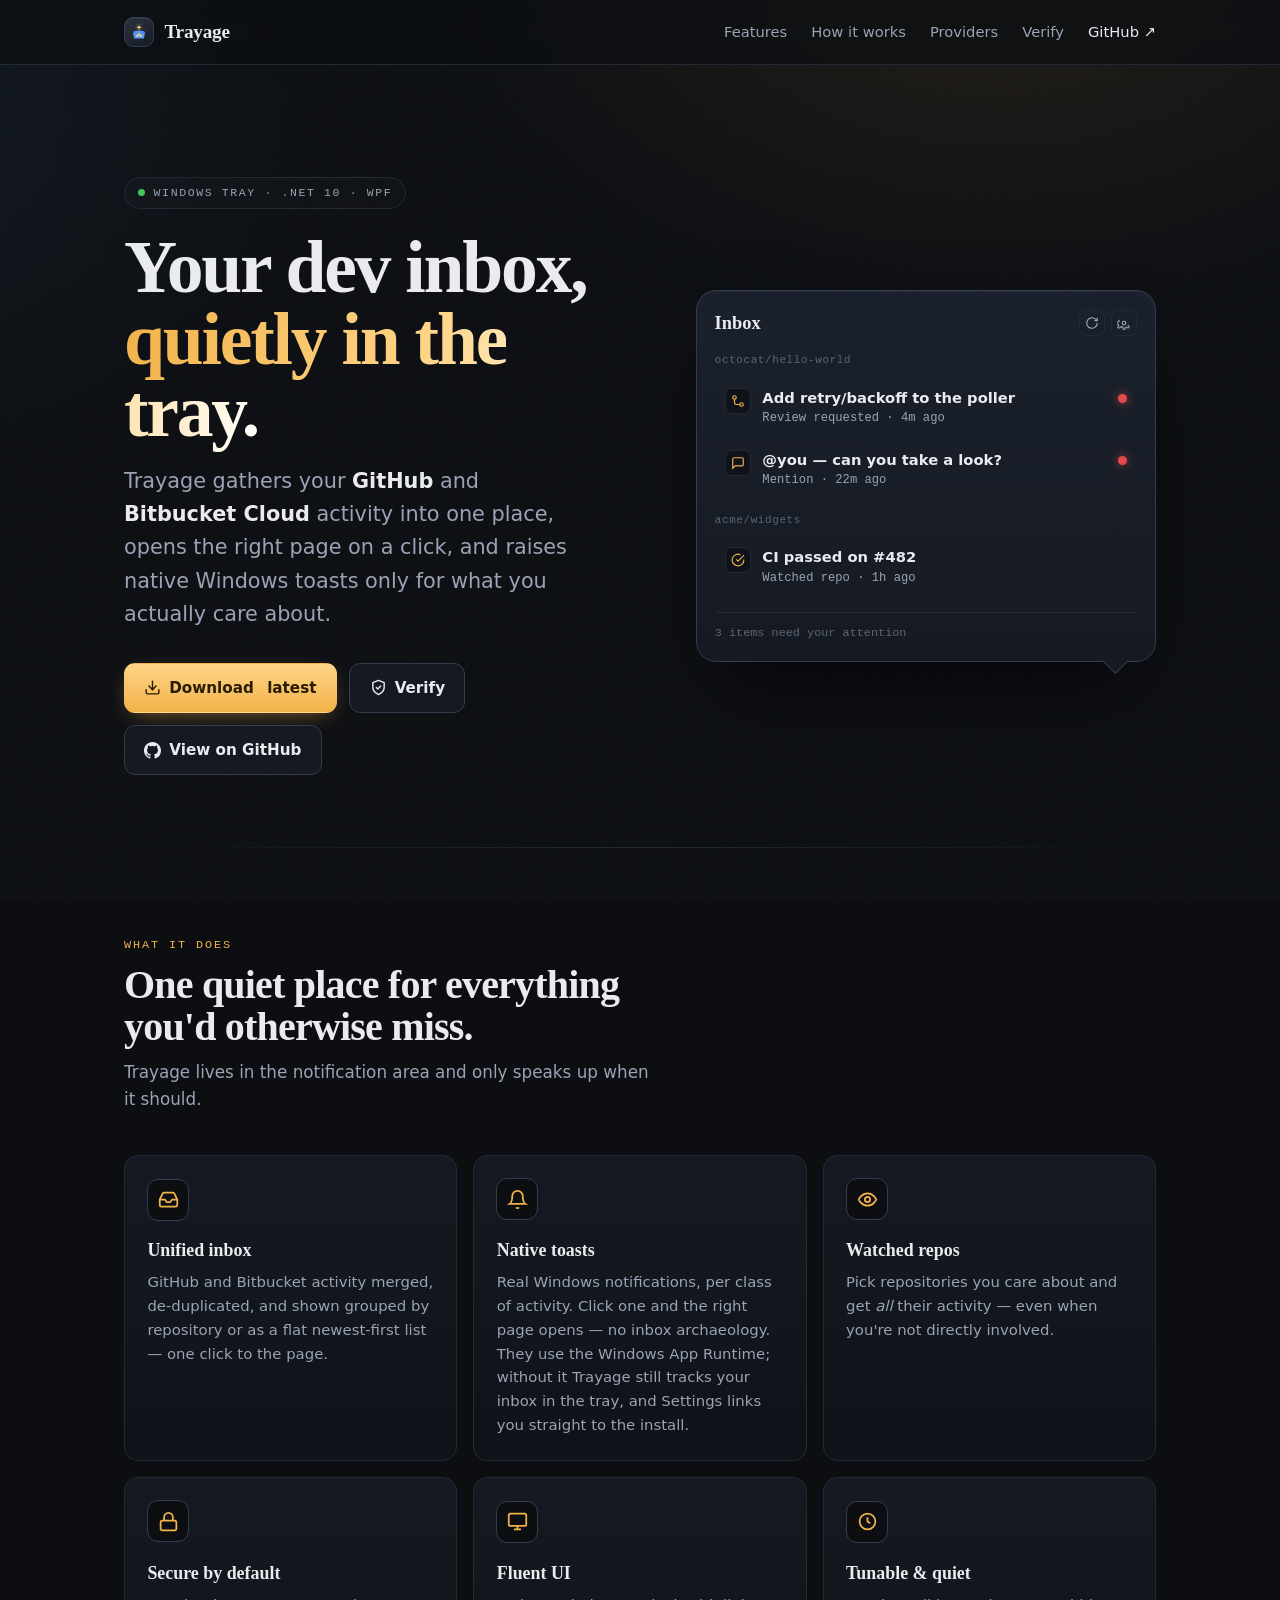
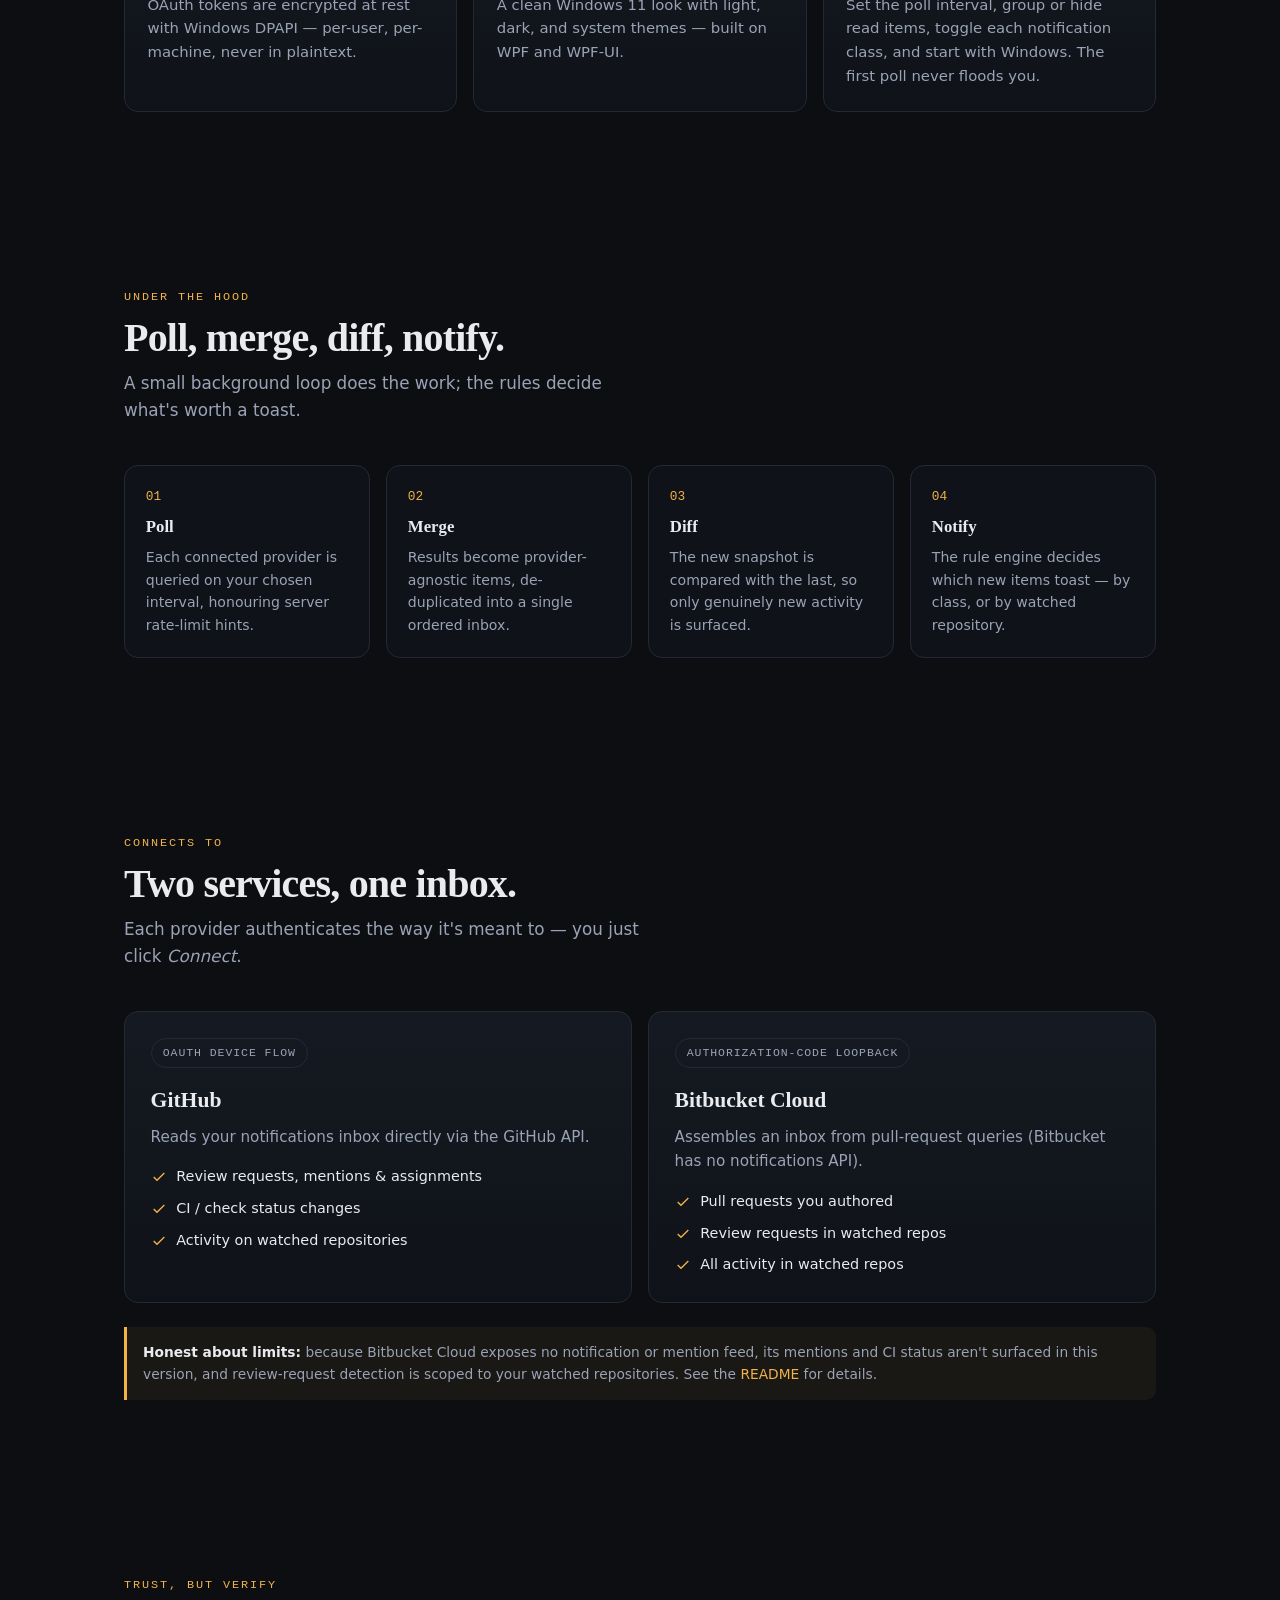
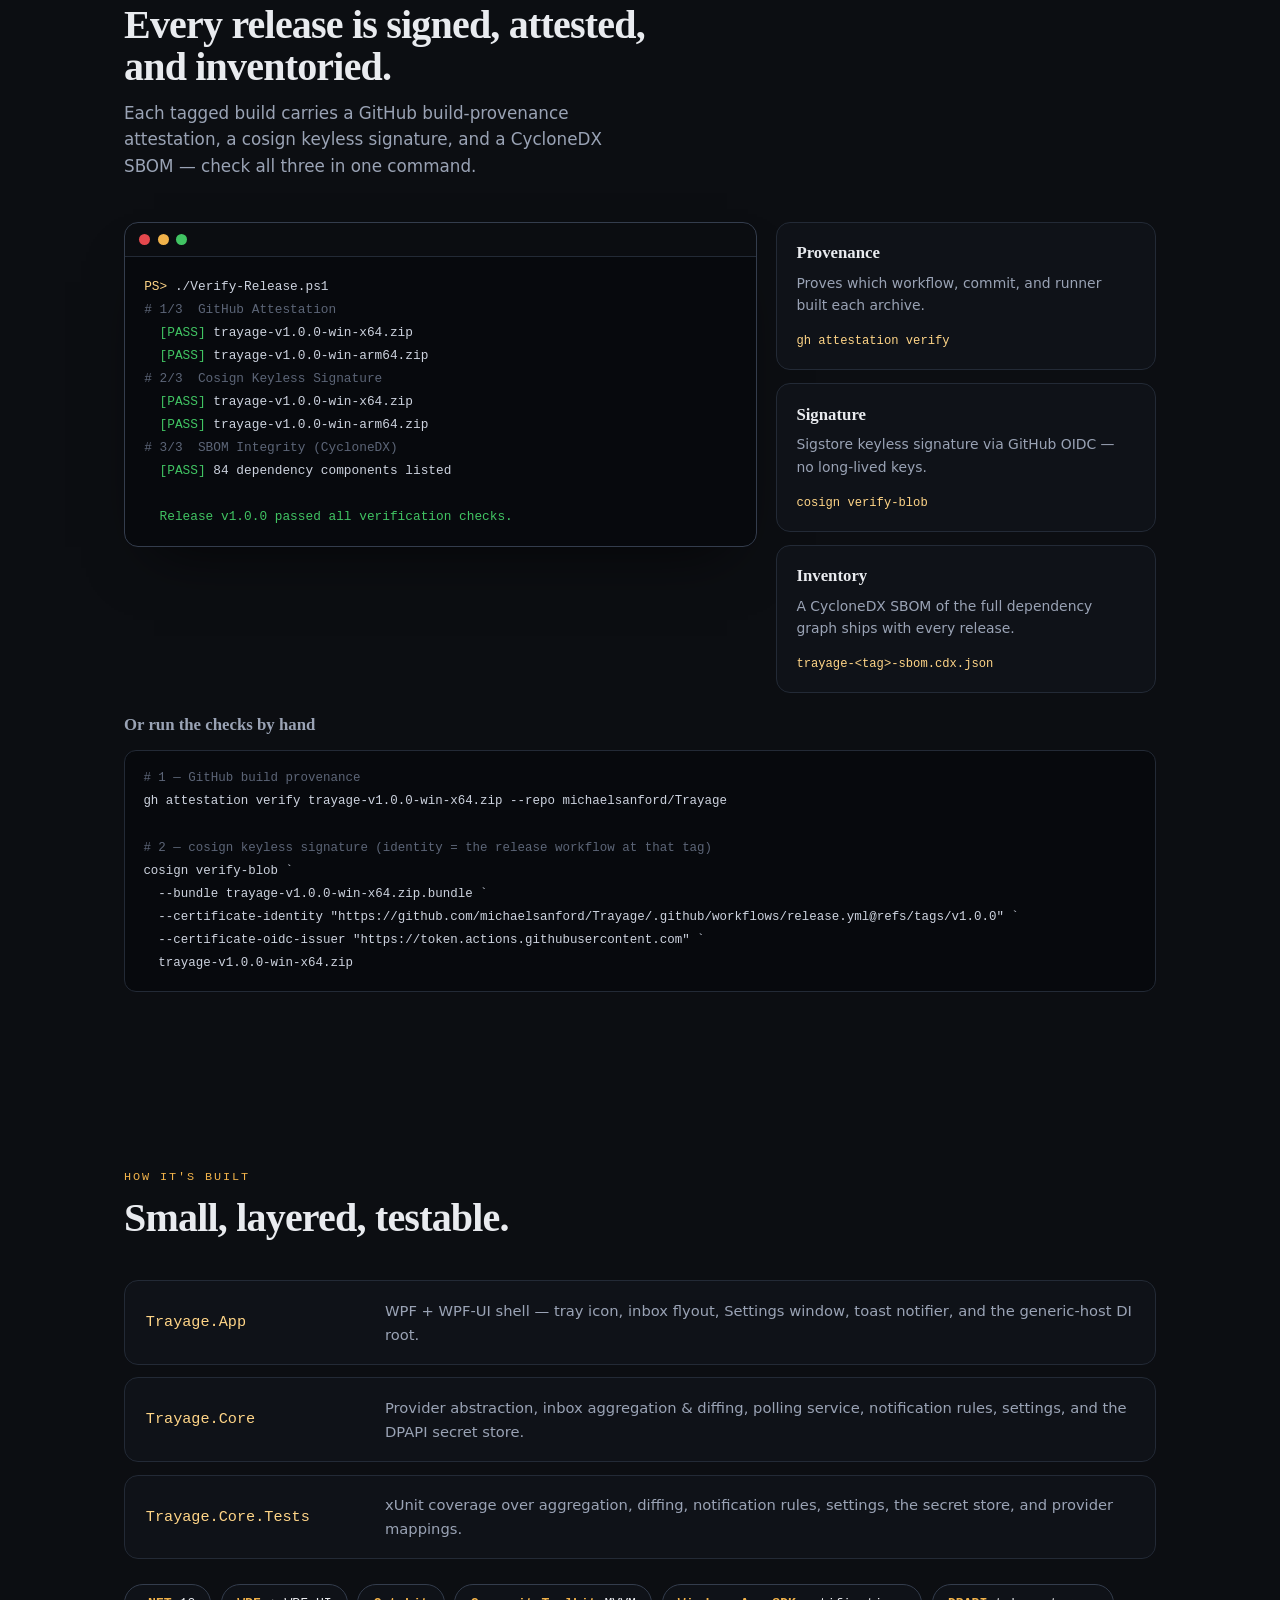
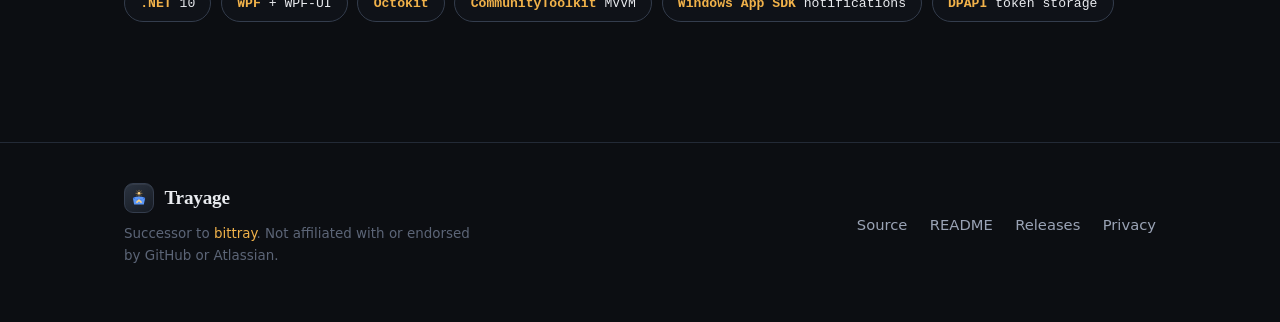
==== commit af446b08: "Update doc site for the App Notifications migration Note on the 'Native toasts' card that notificati" ====
--- a/docs/index.html
+++ b/docs/index.html
@@ -119,7 +119,7 @@
         <article class="card reveal d2">
           <div class="ico"><svg viewBox="0 0 24 24" fill="none" stroke="currentColor" stroke-width="2"><path d="M18 8A6 6 0 0 0 6 8c0 7-3 9-3 9h18s-3-2-3-9"/><path d="M13.73 21a2 2 0 0 1-3.46 0"/></svg></div>
           <h3>Native toasts</h3>
-          <p>Real Windows notifications, per class of activity. Click one and the right page opens — no inbox archaeology.</p>
+          <p>Real Windows notifications, per class of activity. Click one and the right page opens — no inbox archaeology. They use the Windows App Runtime; without it Trayage still tracks your inbox in the tray, and Settings links you straight to the install.</p>
         </article>
         <article class="card reveal d3">
           <div class="ico"><svg viewBox="0 0 24 24" fill="none" stroke="currentColor" stroke-width="2"><path d="M2 12s3-7 10-7 10 7 10 7-3 7-10 7-10-7-10-7z"/><circle cx="12" cy="12" r="3"/></svg></div>
@@ -269,10 +269,11 @@
         <div class="arch-row reveal d3"><code>Trayage.Core.Tests</code><span>xUnit coverage over aggregation, diffing, notification rules, settings, the secret store, and provider mappings.</span></div>
       </div>
       <div class="badges">
-        <span class="badge"><b>.NET</b> 9</span>
+        <span class="badge"><b>.NET</b> 10</span>
         <span class="badge"><b>WPF</b> + WPF-UI</span>
         <span class="badge"><b>Octokit</b></span>
-        <span class="badge"><b>CommunityToolkit</b> MVVM &amp; Notifications</span>
+        <span class="badge"><b>CommunityToolkit</b> MVVM</span>
+        <span class="badge"><b>Windows App SDK</b> notifications</span>
         <span class="badge"><b>DPAPI</b> token storage</span>
       </div>
     </div>
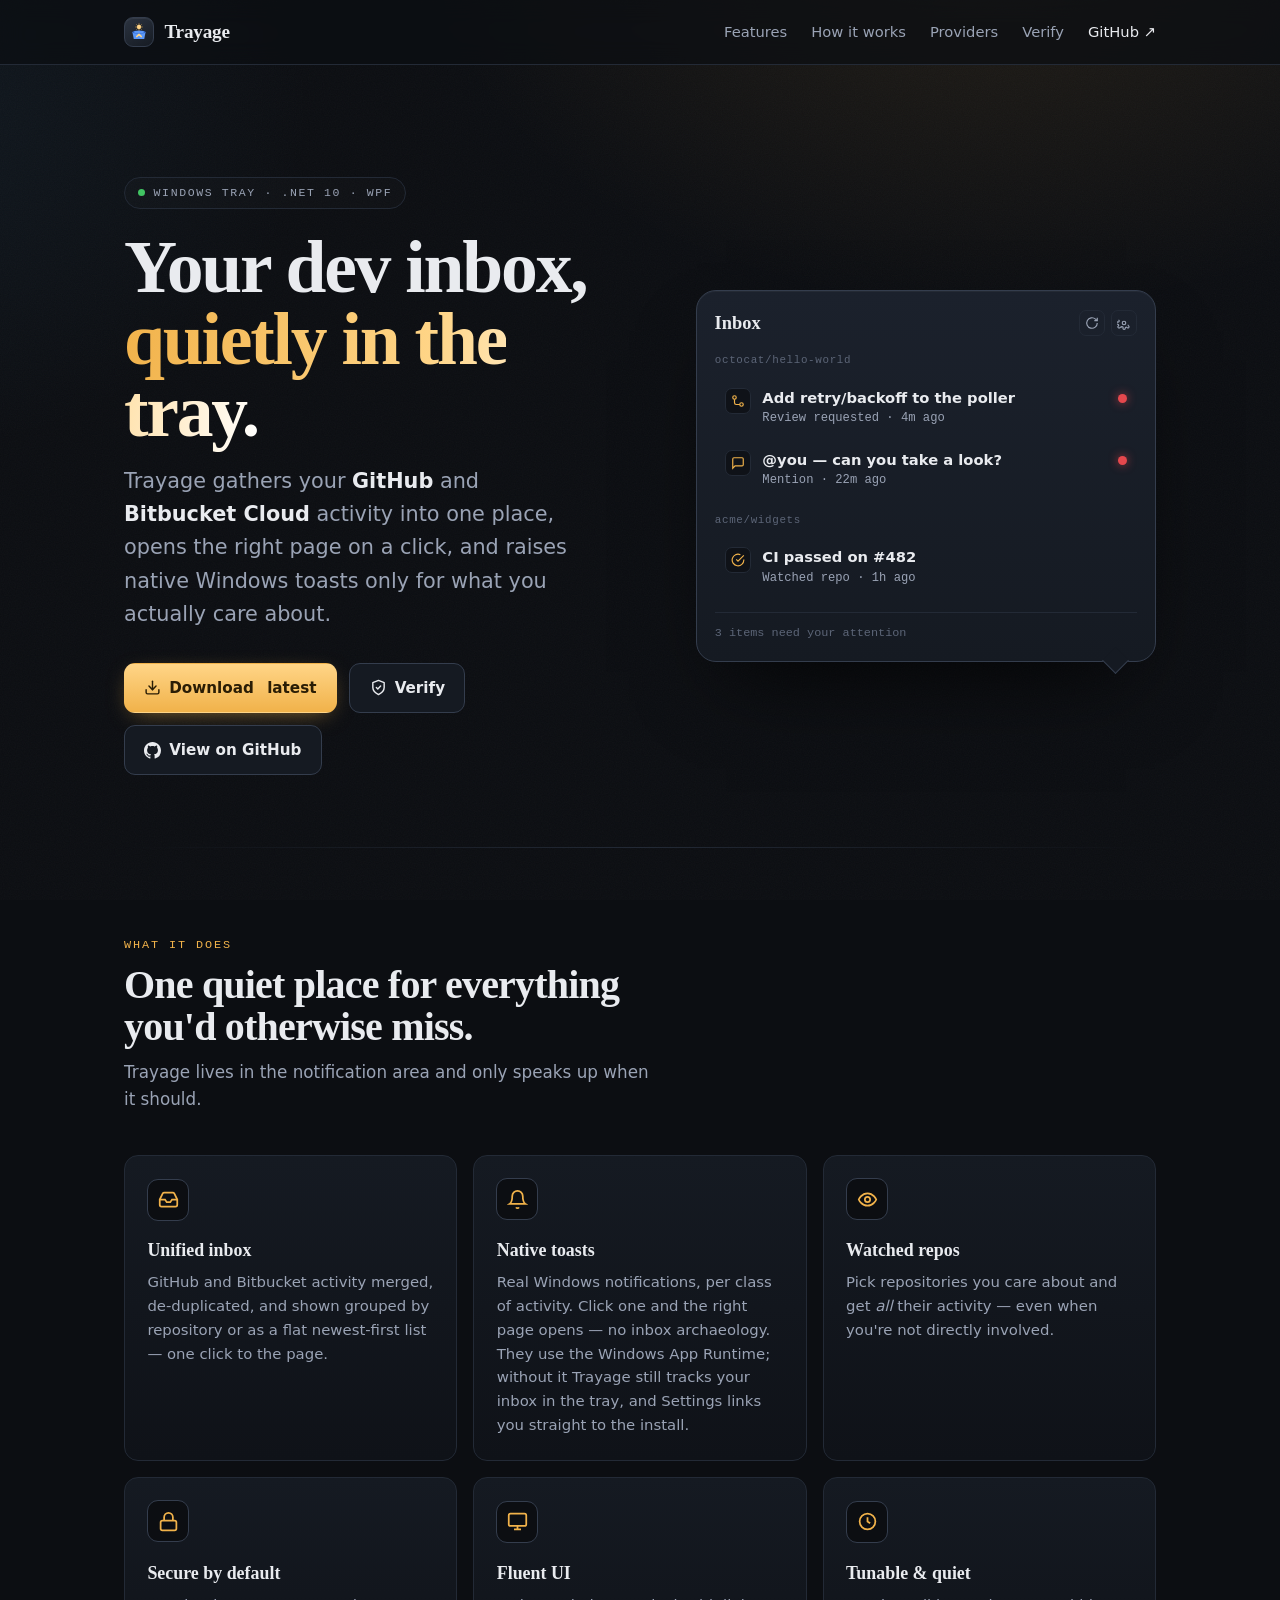
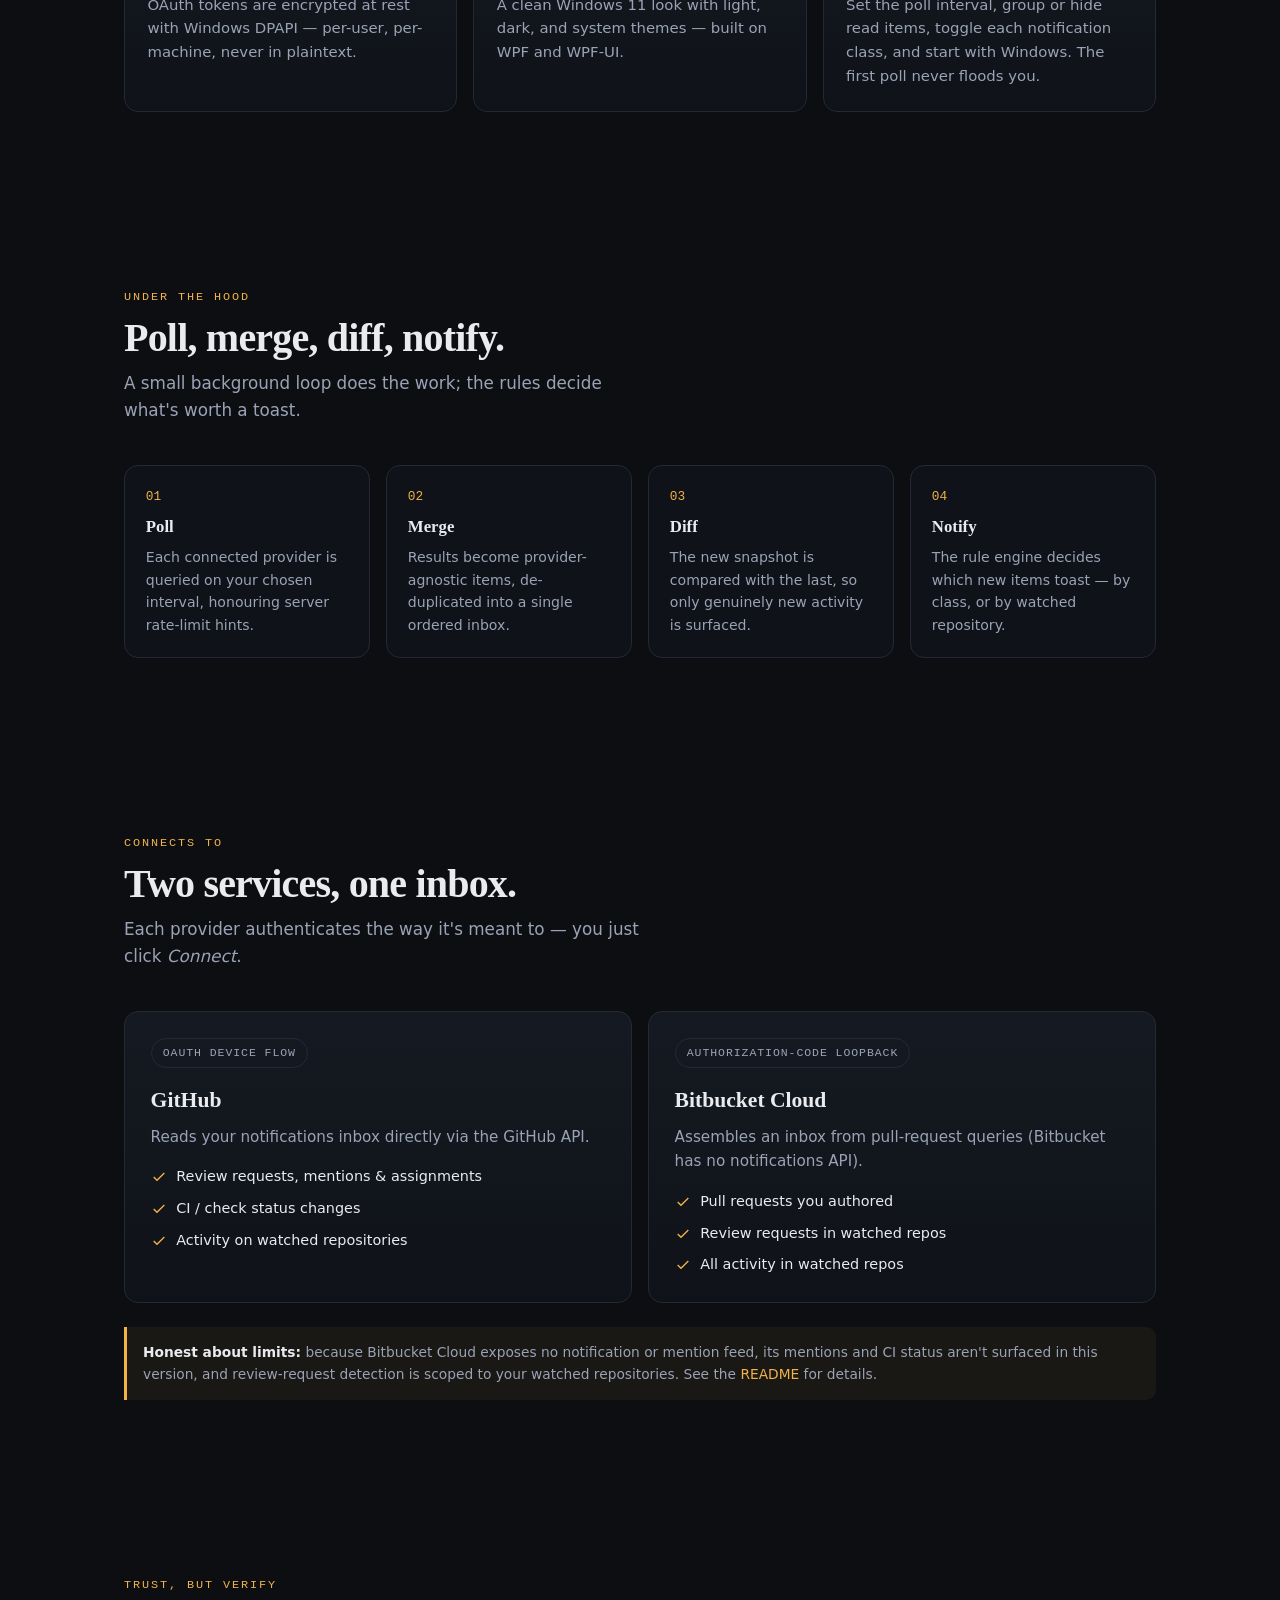
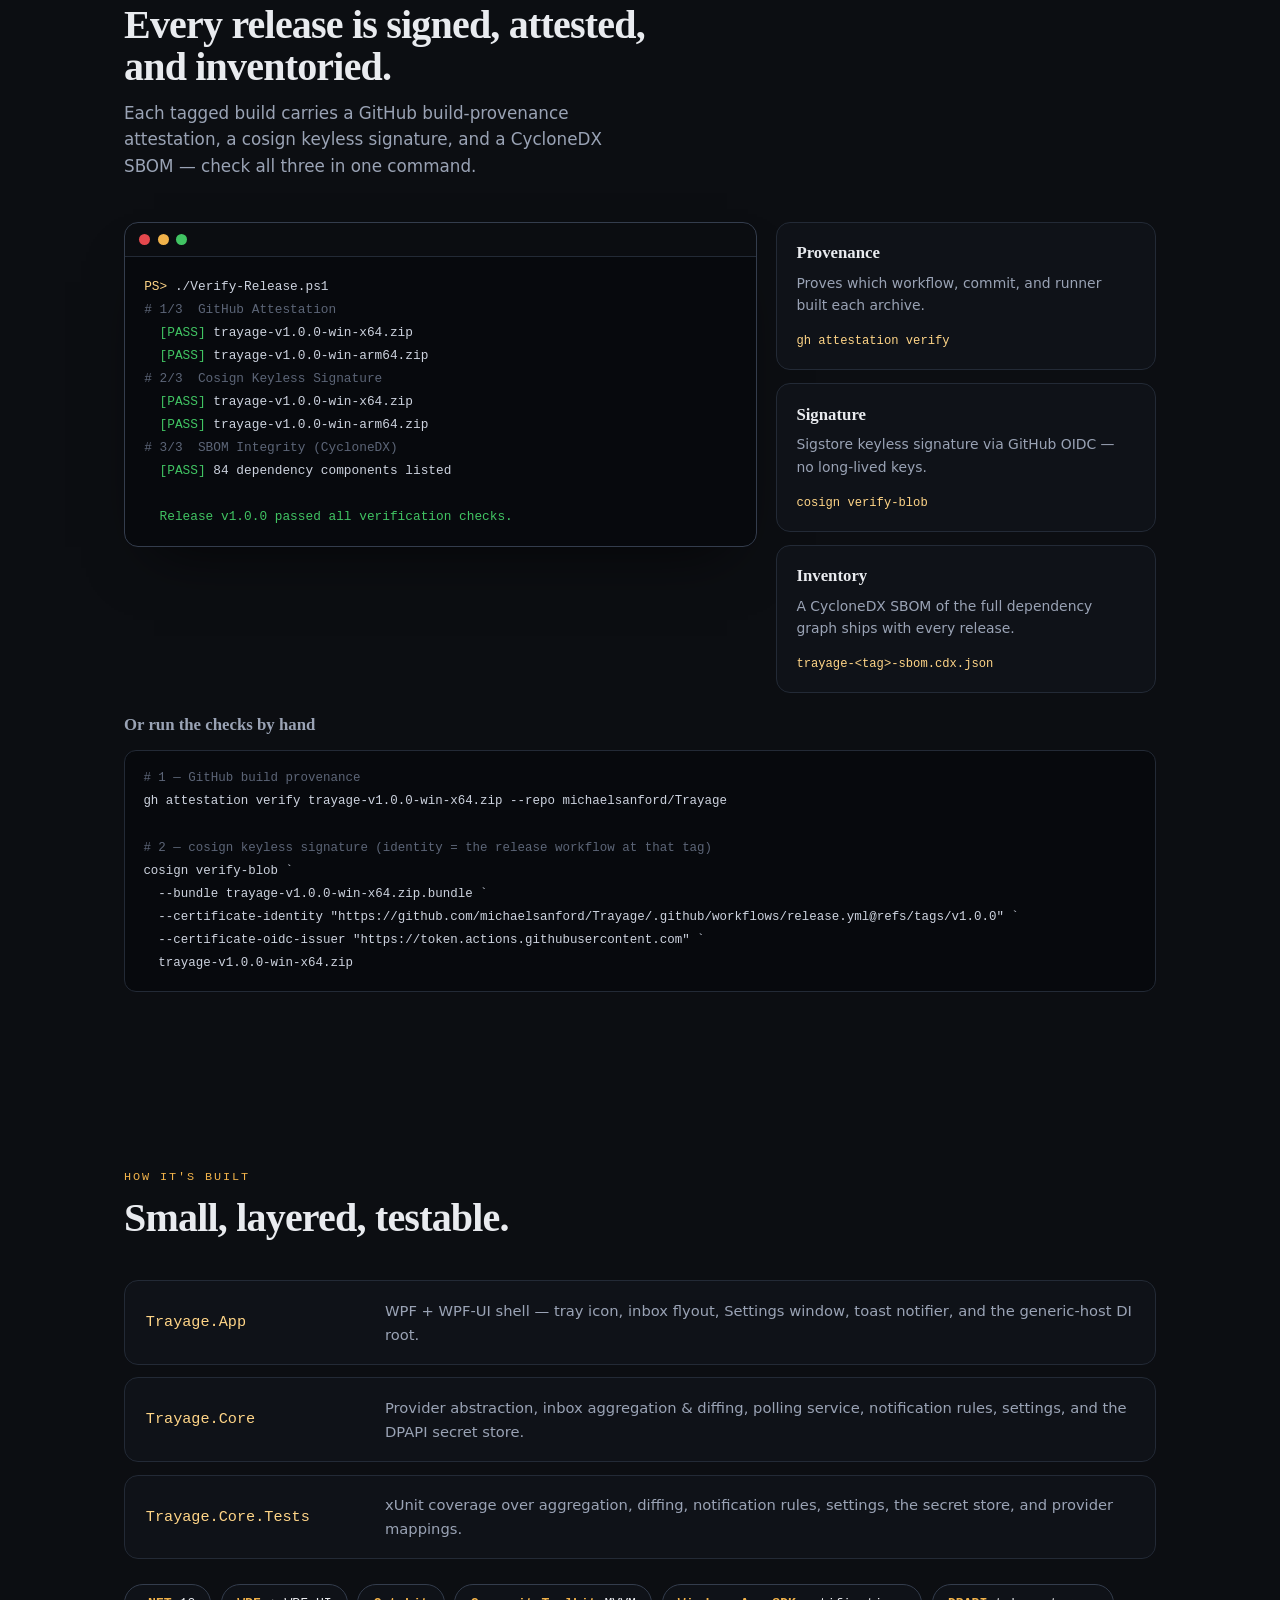
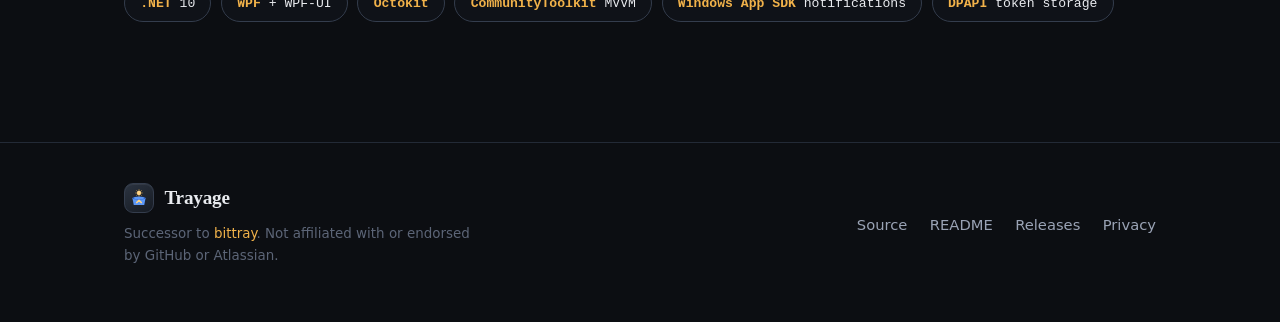
==== commit 2110af25: "[WIP] Enlarge tray icon and sun for visibility The mark was hard to read at system-tray sizes (16-24" ====
--- a/docs/index.html
+++ b/docs/index.html
@@ -19,7 +19,7 @@
 
   <title>Trayage — your GitHub &amp; Bitbucket inbox, in the tray</title>
 
-  <link rel="icon" href="data:image/svg+xml,%3Csvg xmlns='http://www.w3.org/2000/svg' viewBox='0 0 32 32'%3E%3Crect width='32' height='32' rx='7' fill='%23161b23'/%3E%3Cpolygon points='5.12,16 26.88,16 24.64,27.52 7.36,27.52' fill='%235b97f7'/%3E%3Cellipse cx='16' cy='16' rx='10.88' ry='2.72' fill='%232f63c8'/%3E%3Cellipse cx='16' cy='16' rx='8.49' ry='2.12' fill='%235b97f7'/%3E%3Cpolyline points='12.32,23.36 16,19.84 19.68,23.36' fill='none' stroke='%23ffd587' stroke-width='2.72' stroke-linecap='round' stroke-linejoin='round'/%3E%3Cg stroke='%23f1b24a' stroke-width='0.9' stroke-linecap='round'%3E%3Cline x1='19.72' y1='7.68' x2='21.4' y2='7.68'/%3E%3Cline x1='18.63' y1='10.31' x2='19.82' y2='11.5'/%3E%3Cline x1='16' y1='11.4' x2='16' y2='13.08'/%3E%3Cline x1='13.37' y1='10.31' x2='12.18' y2='11.5'/%3E%3Cline x1='12.28' y1='7.68' x2='10.6' y2='7.68'/%3E%3Cline x1='13.37' y1='5.05' x2='12.18' y2='3.86'/%3E%3Cline x1='16' y1='3.96' x2='16' y2='2.28'/%3E%3Cline x1='18.63' y1='5.05' x2='19.82' y2='3.86'/%3E%3C/g%3E%3Ccircle cx='16' cy='7.68' r='2.4' fill='%23ffd587'/%3E%3C/svg%3E" />
+  <link rel="icon" href="data:image/svg+xml,%3Csvg xmlns='http://www.w3.org/2000/svg' viewBox='0 0 32 32'%3E%3Crect width='32' height='32' rx='7' fill='%23161b23'/%3E%3Cpolygon points='4.25,16.09 27.75,16.09 25.33,28.53 6.67,28.53' fill='%235b97f7'/%3E%3Cellipse cx='16' cy='16.09' rx='11.75' ry='2.94' fill='%232f63c8'/%3E%3Cellipse cx='16' cy='16.09' rx='9.17' ry='2.29' fill='%235b97f7'/%3E%3Cpolyline points='12.03,24.04 16,20.24 19.97,24.04' fill='none' stroke='%23ffd587' stroke-width='2.94' stroke-linecap='round' stroke-linejoin='round'/%3E%3Cg stroke='%23f1b24a' stroke-width='1.24' stroke-linecap='round'%3E%3Cline x1='20.56' y1='7.1' x2='21.7' y2='7.1'/%3E%3Cline x1='19.23' y1='10.33' x2='20.03' y2='11.13'/%3E%3Cline x1='16' y1='11.66' x2='16' y2='12.81'/%3E%3Cline x1='12.77' y1='10.33' x2='11.97' y2='11.13'/%3E%3Cline x1='11.44' y1='7.1' x2='10.3' y2='7.1'/%3E%3Cline x1='12.77' y1='3.88' x2='11.97' y2='3.07'/%3E%3Cline x1='16' y1='2.54' x2='16' y2='1.4'/%3E%3Cline x1='19.23' y1='3.88' x2='20.03' y2='3.07'/%3E%3C/g%3E%3Ccircle cx='16' cy='7.1' r='3.8' fill='%23ffd587'/%3E%3C/svg%3E" />
 
   <link rel="preconnect" href="https://fonts.googleapis.com" />
   <link rel="preconnect" href="https://fonts.gstatic.com" crossorigin />
@@ -31,7 +31,7 @@
   <!-- ============ Top bar ============ -->
   <header class="topbar">
     <div class="wrap">
-      <div class="brand"><span class="mark" aria-hidden="true"><svg viewBox="0 0 32 32"><polygon points="5.12,16 26.88,16 24.64,27.52 7.36,27.52" fill="#5b97f7"/><ellipse cx="16" cy="16" rx="10.88" ry="2.72" fill="#2f63c8"/><ellipse cx="16" cy="16" rx="8.49" ry="2.12" fill="#5b97f7"/><polyline points="12.32,23.36 16,19.84 19.68,23.36" fill="none" stroke="#ffd587" stroke-width="2.72" stroke-linecap="round" stroke-linejoin="round"/><g stroke="#f1b24a" stroke-width="0.9" stroke-linecap="round"><line x1="19.72" y1="7.68" x2="21.4" y2="7.68"/><line x1="18.63" y1="10.31" x2="19.82" y2="11.5"/><line x1="16" y1="11.4" x2="16" y2="13.08"/><line x1="13.37" y1="10.31" x2="12.18" y2="11.5"/><line x1="12.28" y1="7.68" x2="10.6" y2="7.68"/><line x1="13.37" y1="5.05" x2="12.18" y2="3.86"/><line x1="16" y1="3.96" x2="16" y2="2.28"/><line x1="18.63" y1="5.05" x2="19.82" y2="3.86"/></g><circle cx="16" cy="7.68" r="2.4" fill="#ffd587"/></svg></span> Trayage</div>
+      <div class="brand"><span class="mark" aria-hidden="true"><svg viewBox="0 0 32 32"><polygon points="4.25,16.09 27.75,16.09 25.33,28.53 6.67,28.53" fill="#5b97f7"/><ellipse cx="16" cy="16.09" rx="11.75" ry="2.94" fill="#2f63c8"/><ellipse cx="16" cy="16.09" rx="9.17" ry="2.29" fill="#5b97f7"/><polyline points="12.03,24.04 16,20.24 19.97,24.04" fill="none" stroke="#ffd587" stroke-width="2.94" stroke-linecap="round" stroke-linejoin="round"/><g stroke="#f1b24a" stroke-width="1.24" stroke-linecap="round"><line x1="20.56" y1="7.1" x2="21.7" y2="7.1"/><line x1="19.23" y1="10.33" x2="20.03" y2="11.13"/><line x1="16" y1="11.66" x2="16" y2="12.81"/><line x1="12.77" y1="10.33" x2="11.97" y2="11.13"/><line x1="11.44" y1="7.1" x2="10.3" y2="7.1"/><line x1="12.77" y1="3.88" x2="11.97" y2="3.07"/><line x1="16" y1="2.54" x2="16" y2="1.4"/><line x1="19.23" y1="3.88" x2="20.03" y2="3.07"/></g><circle cx="16" cy="7.1" r="3.8" fill="#ffd587"/></svg></span> Trayage</div>
       <nav class="nav">
         <a href="#features">Features</a>
         <a href="#how">How it works</a>
@@ -283,7 +283,7 @@
   <footer>
     <div class="wrap">
       <div>
-        <div class="brand"><span class="mark" aria-hidden="true"><svg viewBox="0 0 32 32"><polygon points="5.12,16 26.88,16 24.64,27.52 7.36,27.52" fill="#5b97f7"/><ellipse cx="16" cy="16" rx="10.88" ry="2.72" fill="#2f63c8"/><ellipse cx="16" cy="16" rx="8.49" ry="2.12" fill="#5b97f7"/><polyline points="12.32,23.36 16,19.84 19.68,23.36" fill="none" stroke="#ffd587" stroke-width="2.72" stroke-linecap="round" stroke-linejoin="round"/><g stroke="#f1b24a" stroke-width="0.9" stroke-linecap="round"><line x1="19.72" y1="7.68" x2="21.4" y2="7.68"/><line x1="18.63" y1="10.31" x2="19.82" y2="11.5"/><line x1="16" y1="11.4" x2="16" y2="13.08"/><line x1="13.37" y1="10.31" x2="12.18" y2="11.5"/><line x1="12.28" y1="7.68" x2="10.6" y2="7.68"/><line x1="13.37" y1="5.05" x2="12.18" y2="3.86"/><line x1="16" y1="3.96" x2="16" y2="2.28"/><line x1="18.63" y1="5.05" x2="19.82" y2="3.86"/></g><circle cx="16" cy="7.68" r="2.4" fill="#ffd587"/></svg></span> Trayage</div>
+        <div class="brand"><span class="mark" aria-hidden="true"><svg viewBox="0 0 32 32"><polygon points="4.25,16.09 27.75,16.09 25.33,28.53 6.67,28.53" fill="#5b97f7"/><ellipse cx="16" cy="16.09" rx="11.75" ry="2.94" fill="#2f63c8"/><ellipse cx="16" cy="16.09" rx="9.17" ry="2.29" fill="#5b97f7"/><polyline points="12.03,24.04 16,20.24 19.97,24.04" fill="none" stroke="#ffd587" stroke-width="2.94" stroke-linecap="round" stroke-linejoin="round"/><g stroke="#f1b24a" stroke-width="1.24" stroke-linecap="round"><line x1="20.56" y1="7.1" x2="21.7" y2="7.1"/><line x1="19.23" y1="10.33" x2="20.03" y2="11.13"/><line x1="16" y1="11.66" x2="16" y2="12.81"/><line x1="12.77" y1="10.33" x2="11.97" y2="11.13"/><line x1="11.44" y1="7.1" x2="10.3" y2="7.1"/><line x1="12.77" y1="3.88" x2="11.97" y2="3.07"/><line x1="16" y1="2.54" x2="16" y2="1.4"/><line x1="19.23" y1="3.88" x2="20.03" y2="3.07"/></g><circle cx="16" cy="7.1" r="3.8" fill="#ffd587"/></svg></span> Trayage</div>
         <p class="muted">Successor to <a href="https://github.com/michaelsanford/bittray">bittray</a>. Not affiliated with or endorsed by GitHub or Atlassian.</p>
       </div>
       <div class="f-links">
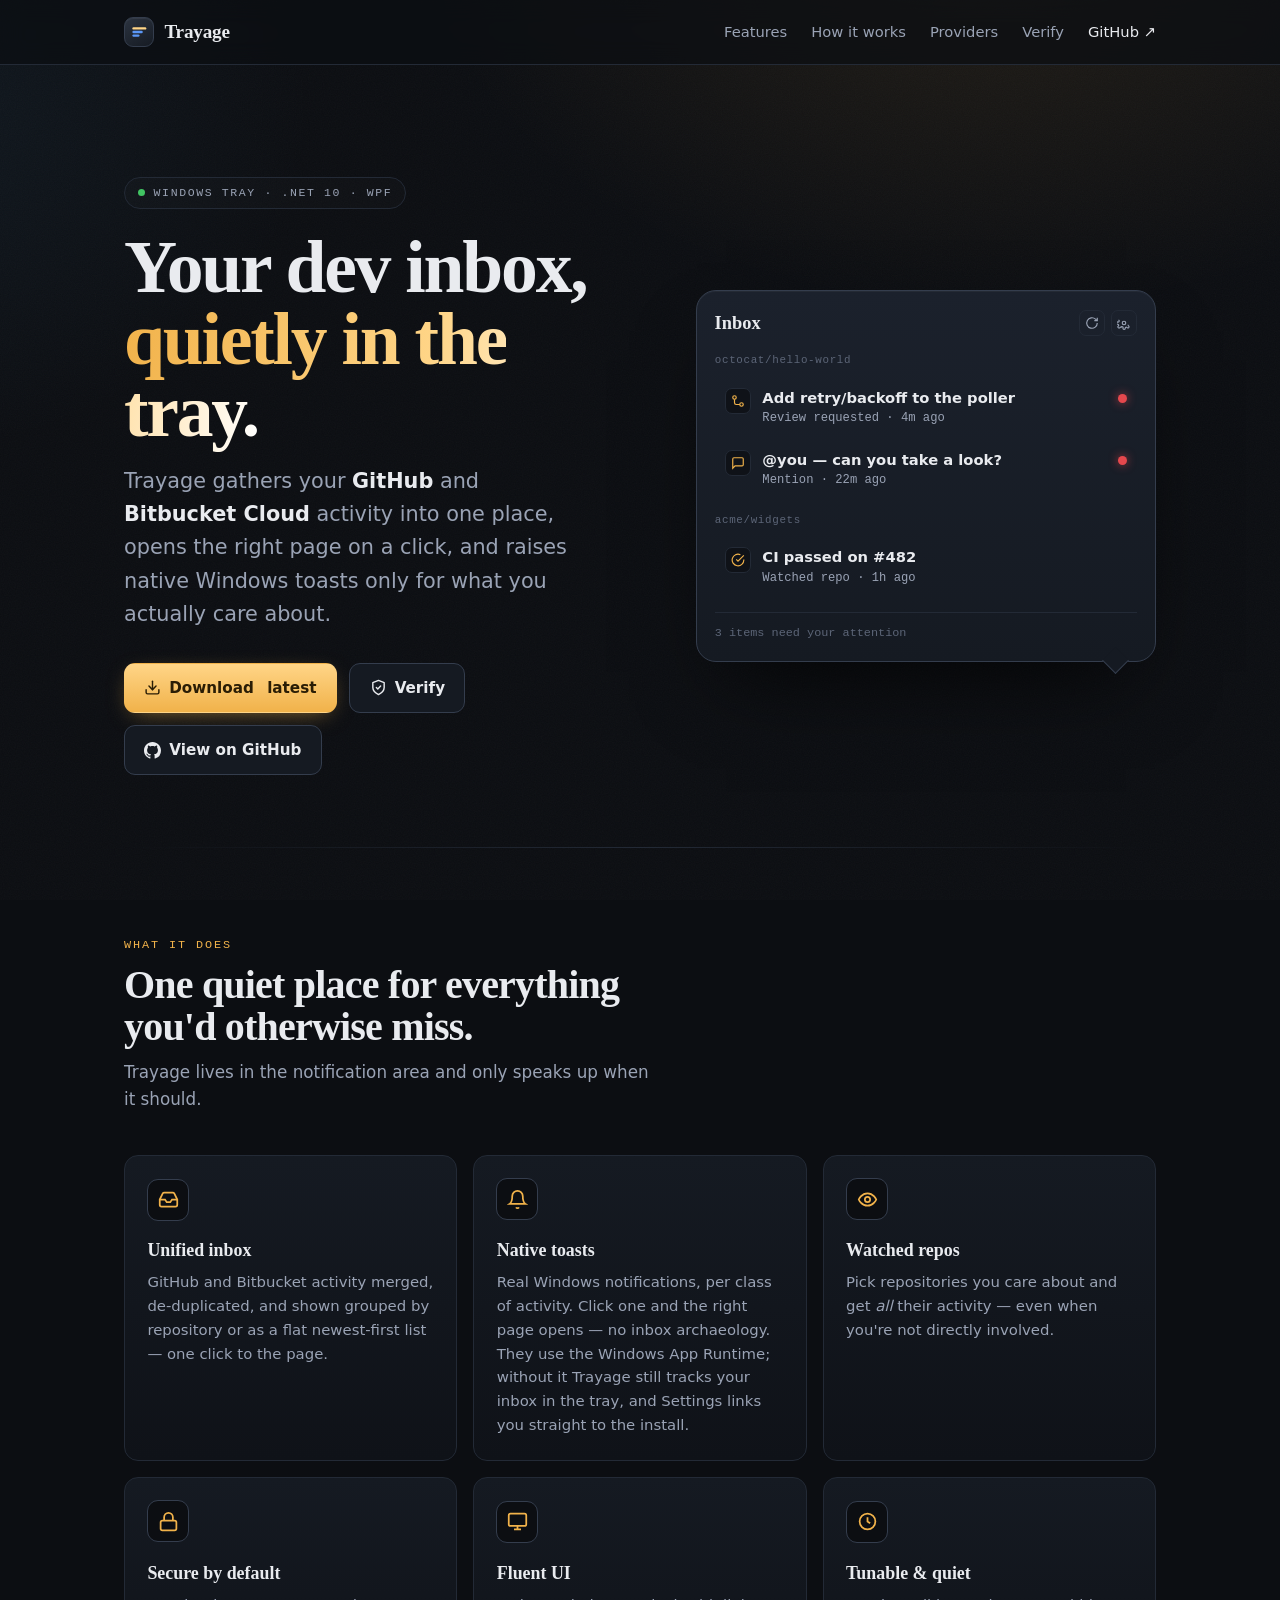
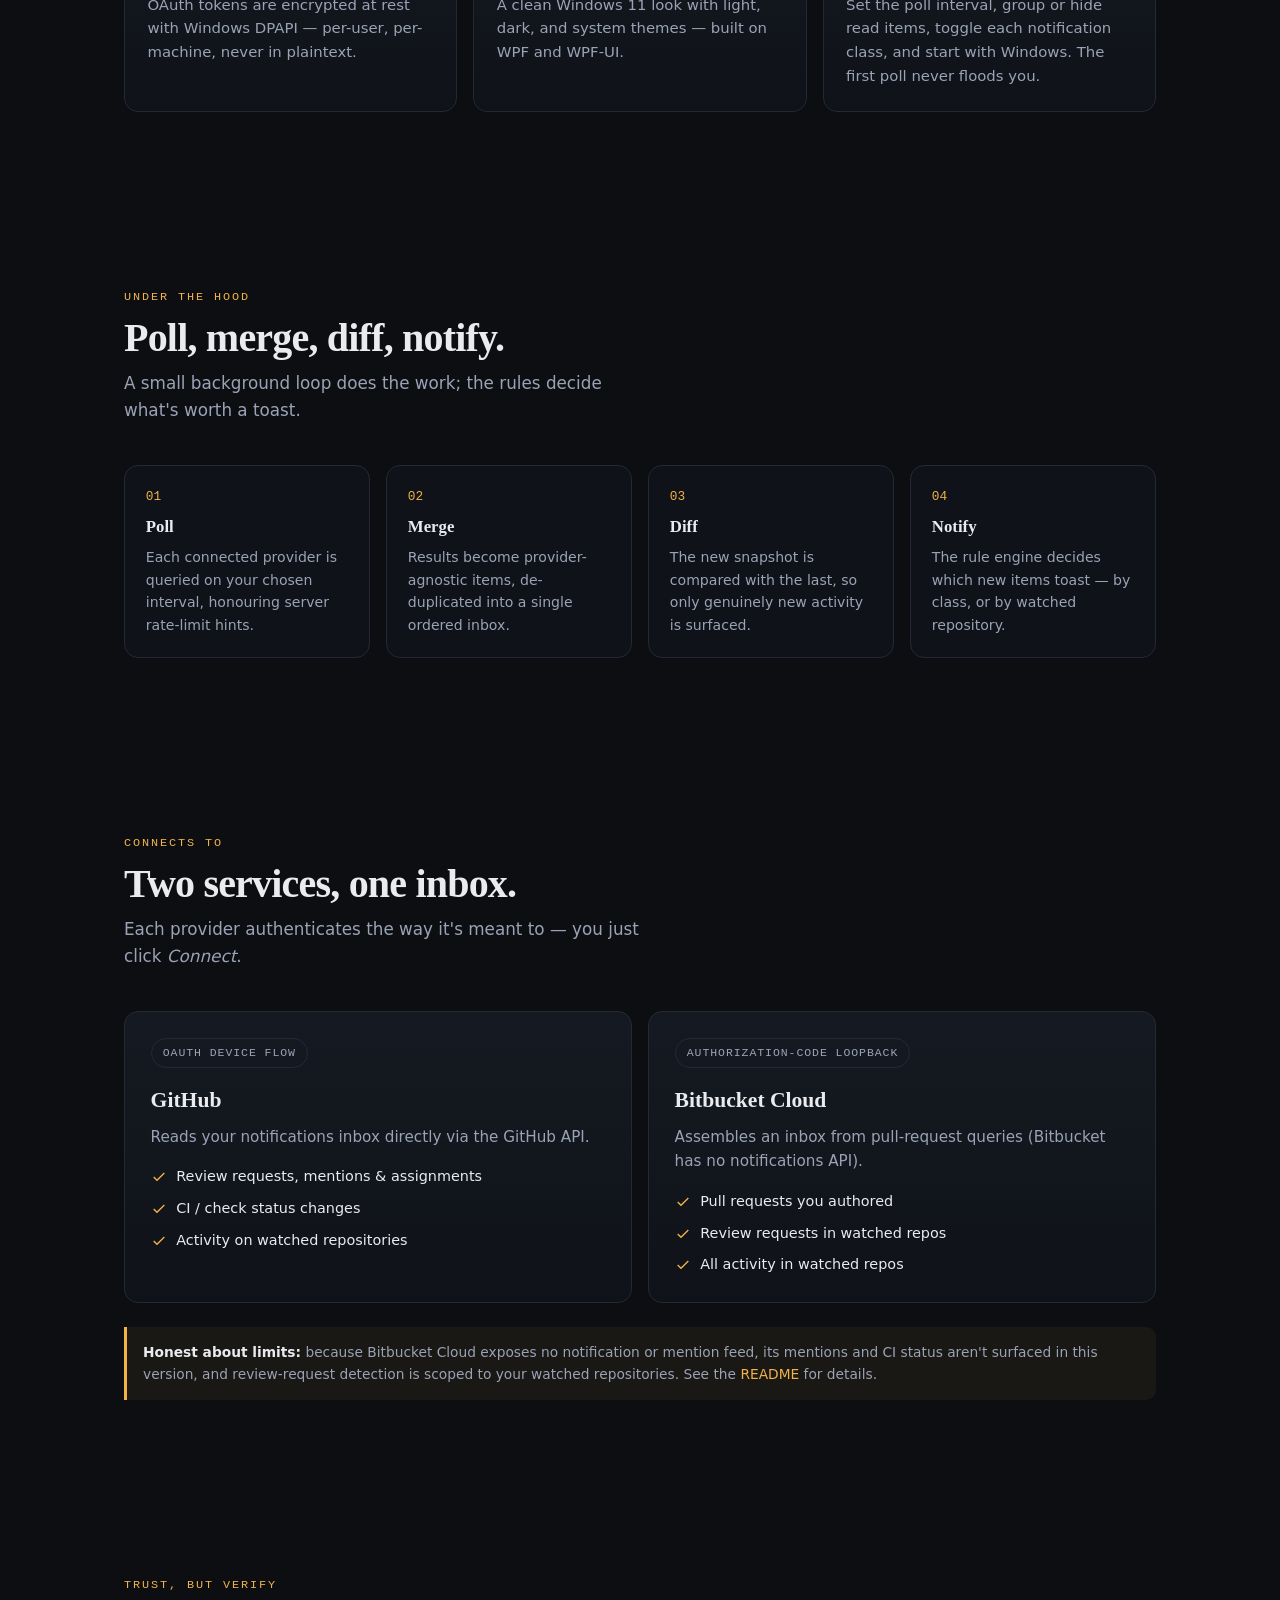
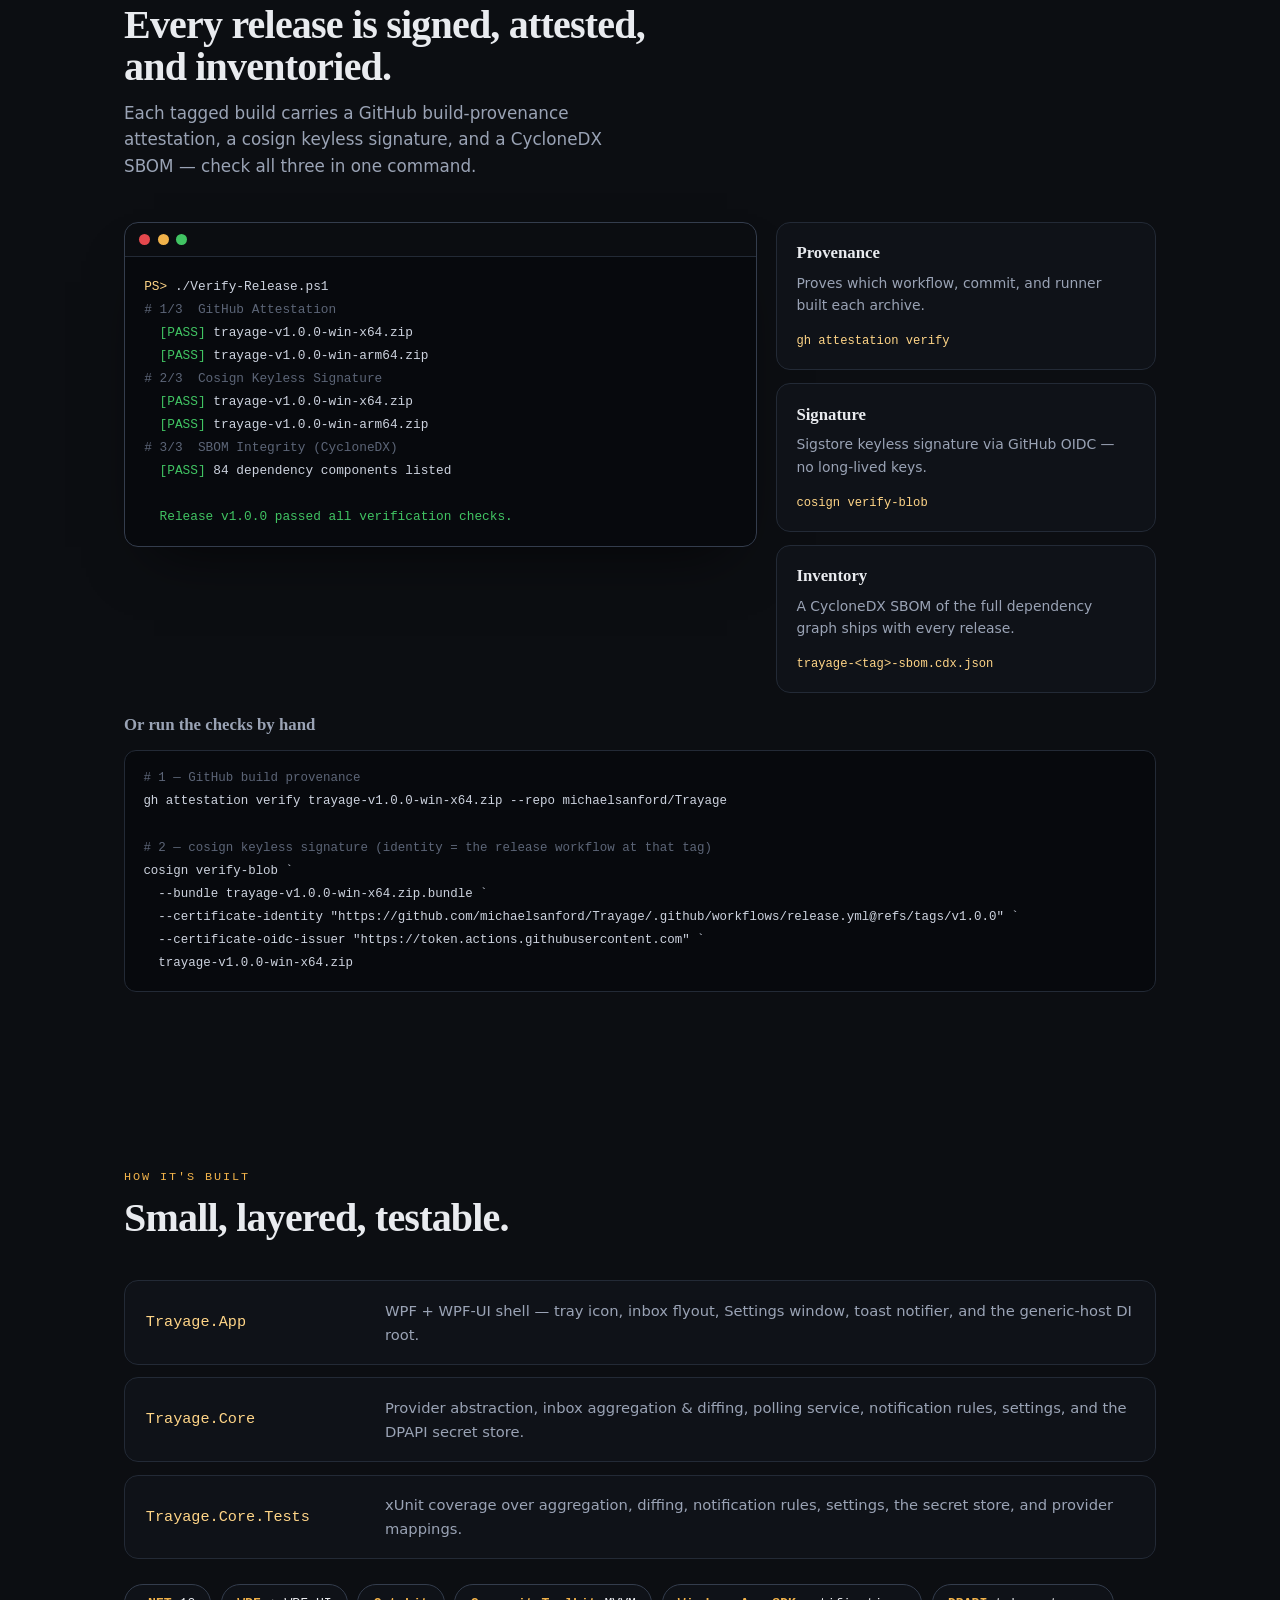
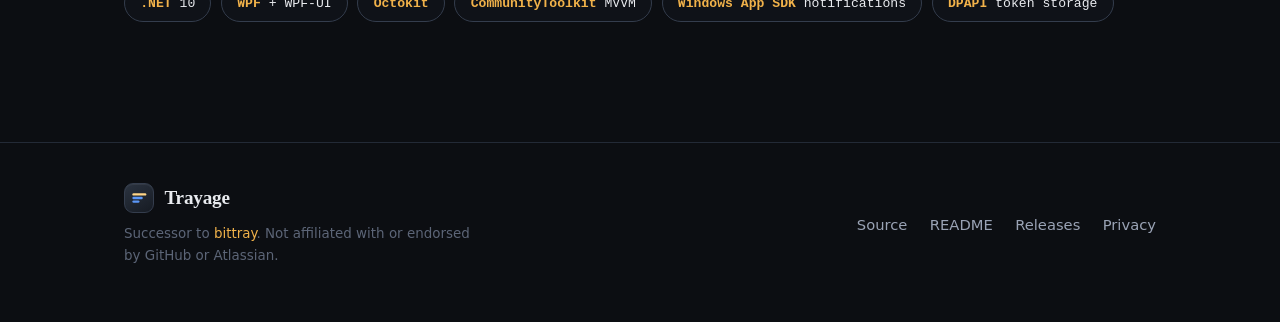
==== commit 9ec8bab7: "Replace mark with descending priority bars ("triage") Promote the bars concept to the actual brand m" ====
--- a/docs/index.html
+++ b/docs/index.html
@@ -19,7 +19,7 @@
 
   <title>Trayage — your GitHub &amp; Bitbucket inbox, in the tray</title>
 
-  <link rel="icon" href="data:image/svg+xml,%3Csvg xmlns='http://www.w3.org/2000/svg' viewBox='0 0 32 32'%3E%3Crect width='32' height='32' rx='7' fill='%23161b23'/%3E%3Cpolygon points='4.25,16.09 27.75,16.09 25.33,28.53 6.67,28.53' fill='%235b97f7'/%3E%3Cellipse cx='16' cy='16.09' rx='11.75' ry='2.94' fill='%232f63c8'/%3E%3Cellipse cx='16' cy='16.09' rx='9.17' ry='2.29' fill='%235b97f7'/%3E%3Cpolyline points='12.03,24.04 16,20.24 19.97,24.04' fill='none' stroke='%23ffd587' stroke-width='2.94' stroke-linecap='round' stroke-linejoin='round'/%3E%3Cg stroke='%23f1b24a' stroke-width='1.24' stroke-linecap='round'%3E%3Cline x1='20.56' y1='7.1' x2='21.7' y2='7.1'/%3E%3Cline x1='19.23' y1='10.33' x2='20.03' y2='11.13'/%3E%3Cline x1='16' y1='11.66' x2='16' y2='12.81'/%3E%3Cline x1='12.77' y1='10.33' x2='11.97' y2='11.13'/%3E%3Cline x1='11.44' y1='7.1' x2='10.3' y2='7.1'/%3E%3Cline x1='12.77' y1='3.88' x2='11.97' y2='3.07'/%3E%3Cline x1='16' y1='2.54' x2='16' y2='1.4'/%3E%3Cline x1='19.23' y1='3.88' x2='20.03' y2='3.07'/%3E%3C/g%3E%3Ccircle cx='16' cy='7.1' r='3.8' fill='%23ffd587'/%3E%3C/svg%3E" />
+  <link rel="icon" href="data:image/svg+xml,%3Csvg xmlns='http://www.w3.org/2000/svg' viewBox='0 0 32 32'%3E%3Crect width='32' height='32' rx='7' fill='%23161b23'/%3E%3Cg stroke-width='4.32' stroke-linecap='round'%3E%3Cline x1='6.4' y1='9.6' x2='26.88' y2='9.6' stroke='%23ffd587'/%3E%3Cline x1='6.4' y1='16' x2='20.48' y2='16' stroke='%235b97f7'/%3E%3Cline x1='6.4' y1='22.4' x2='14.72' y2='22.4' stroke='%235b97f7'/%3E%3C/g%3E%3C/svg%3E" />
 
   <link rel="preconnect" href="https://fonts.googleapis.com" />
   <link rel="preconnect" href="https://fonts.gstatic.com" crossorigin />
@@ -31,7 +31,7 @@
   <!-- ============ Top bar ============ -->
   <header class="topbar">
     <div class="wrap">
-      <div class="brand"><span class="mark" aria-hidden="true"><svg viewBox="0 0 32 32"><polygon points="4.25,16.09 27.75,16.09 25.33,28.53 6.67,28.53" fill="#5b97f7"/><ellipse cx="16" cy="16.09" rx="11.75" ry="2.94" fill="#2f63c8"/><ellipse cx="16" cy="16.09" rx="9.17" ry="2.29" fill="#5b97f7"/><polyline points="12.03,24.04 16,20.24 19.97,24.04" fill="none" stroke="#ffd587" stroke-width="2.94" stroke-linecap="round" stroke-linejoin="round"/><g stroke="#f1b24a" stroke-width="1.24" stroke-linecap="round"><line x1="20.56" y1="7.1" x2="21.7" y2="7.1"/><line x1="19.23" y1="10.33" x2="20.03" y2="11.13"/><line x1="16" y1="11.66" x2="16" y2="12.81"/><line x1="12.77" y1="10.33" x2="11.97" y2="11.13"/><line x1="11.44" y1="7.1" x2="10.3" y2="7.1"/><line x1="12.77" y1="3.88" x2="11.97" y2="3.07"/><line x1="16" y1="2.54" x2="16" y2="1.4"/><line x1="19.23" y1="3.88" x2="20.03" y2="3.07"/></g><circle cx="16" cy="7.1" r="3.8" fill="#ffd587"/></svg></span> Trayage</div>
+      <div class="brand"><span class="mark" aria-hidden="true"><svg viewBox="0 0 32 32"><g stroke-width="4.32" stroke-linecap="round"><line x1="6.4" y1="9.6" x2="26.88" y2="9.6" stroke="#ffd587"/><line x1="6.4" y1="16" x2="20.48" y2="16" stroke="#5b97f7"/><line x1="6.4" y1="22.4" x2="14.72" y2="22.4" stroke="#5b97f7"/></g></svg></span> Trayage</div>
       <nav class="nav">
         <a href="#features">Features</a>
         <a href="#how">How it works</a>
@@ -283,7 +283,7 @@
   <footer>
     <div class="wrap">
       <div>
-        <div class="brand"><span class="mark" aria-hidden="true"><svg viewBox="0 0 32 32"><polygon points="4.25,16.09 27.75,16.09 25.33,28.53 6.67,28.53" fill="#5b97f7"/><ellipse cx="16" cy="16.09" rx="11.75" ry="2.94" fill="#2f63c8"/><ellipse cx="16" cy="16.09" rx="9.17" ry="2.29" fill="#5b97f7"/><polyline points="12.03,24.04 16,20.24 19.97,24.04" fill="none" stroke="#ffd587" stroke-width="2.94" stroke-linecap="round" stroke-linejoin="round"/><g stroke="#f1b24a" stroke-width="1.24" stroke-linecap="round"><line x1="20.56" y1="7.1" x2="21.7" y2="7.1"/><line x1="19.23" y1="10.33" x2="20.03" y2="11.13"/><line x1="16" y1="11.66" x2="16" y2="12.81"/><line x1="12.77" y1="10.33" x2="11.97" y2="11.13"/><line x1="11.44" y1="7.1" x2="10.3" y2="7.1"/><line x1="12.77" y1="3.88" x2="11.97" y2="3.07"/><line x1="16" y1="2.54" x2="16" y2="1.4"/><line x1="19.23" y1="3.88" x2="20.03" y2="3.07"/></g><circle cx="16" cy="7.1" r="3.8" fill="#ffd587"/></svg></span> Trayage</div>
+        <div class="brand"><span class="mark" aria-hidden="true"><svg viewBox="0 0 32 32"><g stroke-width="4.32" stroke-linecap="round"><line x1="6.4" y1="9.6" x2="26.88" y2="9.6" stroke="#ffd587"/><line x1="6.4" y1="16" x2="20.48" y2="16" stroke="#5b97f7"/><line x1="6.4" y1="22.4" x2="14.72" y2="22.4" stroke="#5b97f7"/></g></svg></span> Trayage</div>
         <p class="muted">Successor to <a href="https://github.com/michaelsanford/bittray">bittray</a>. Not affiliated with or endorsed by GitHub or Atlassian.</p>
       </div>
       <div class="f-links">
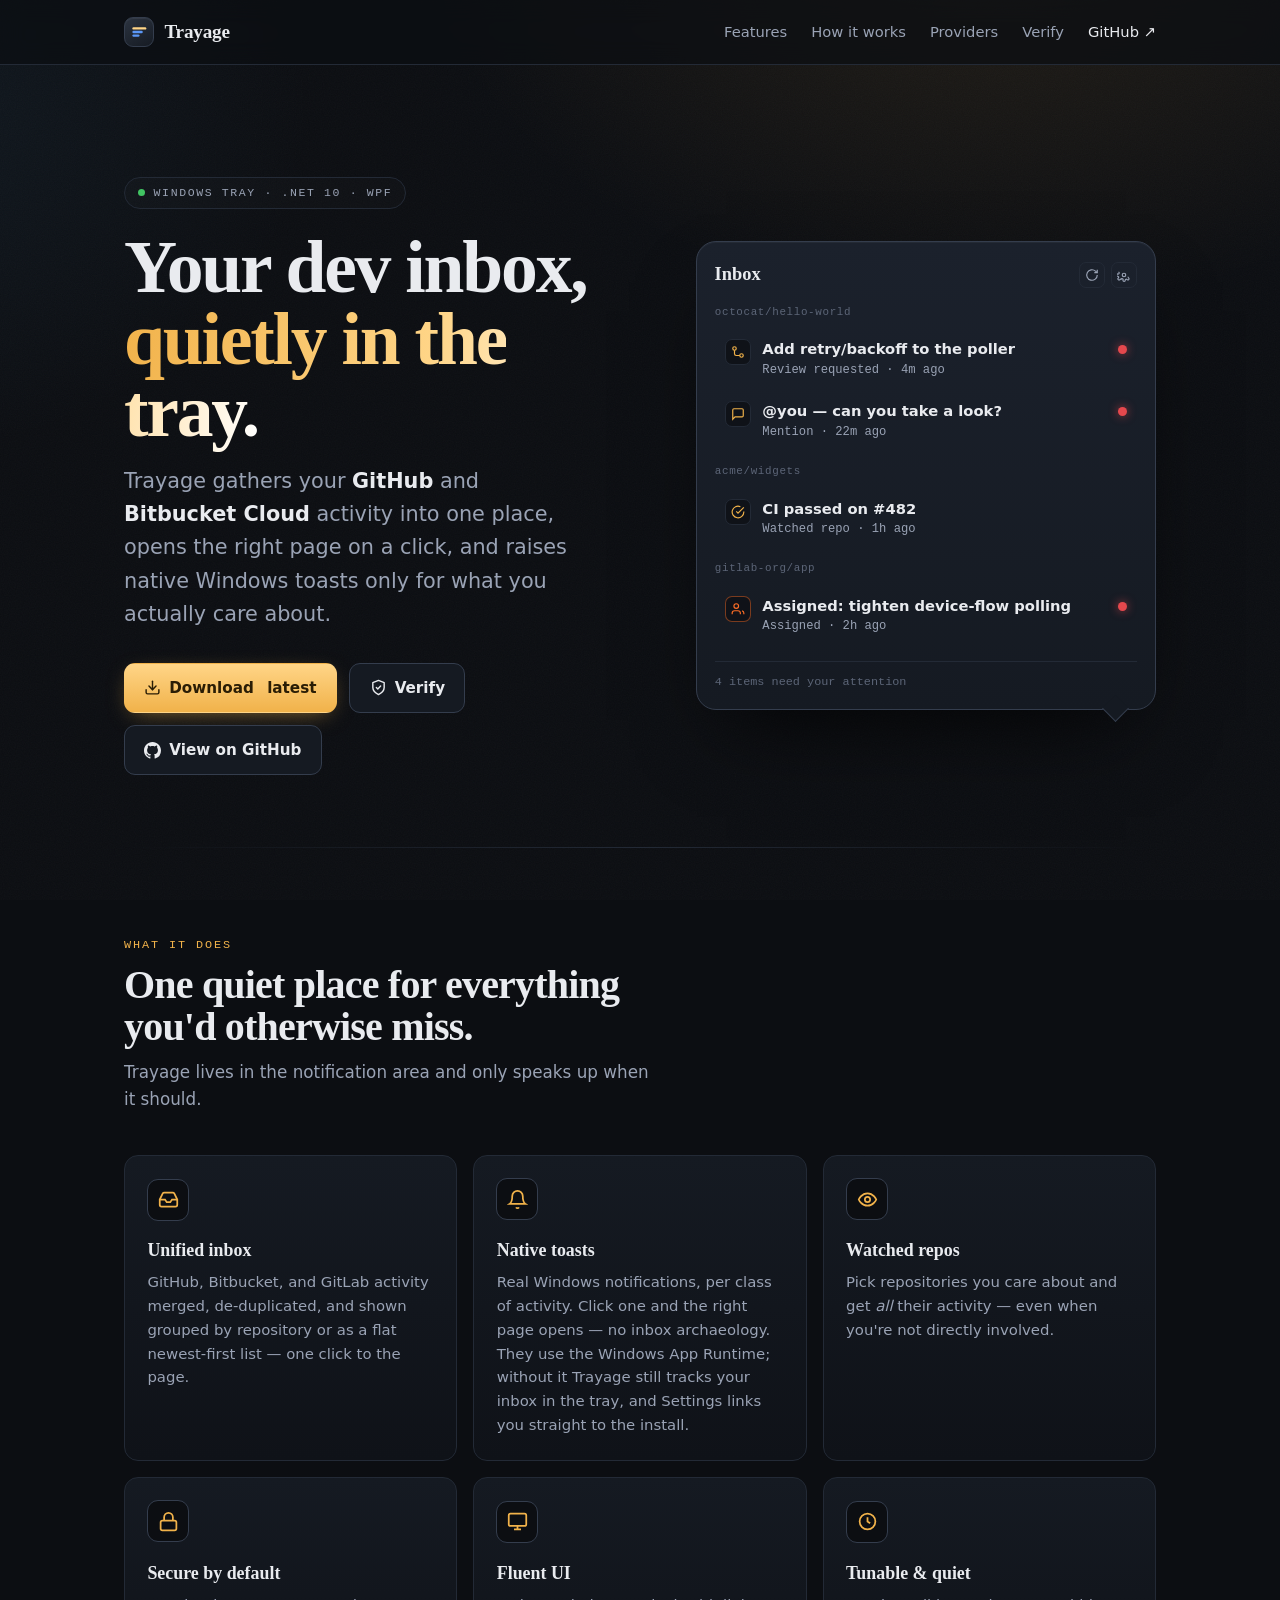
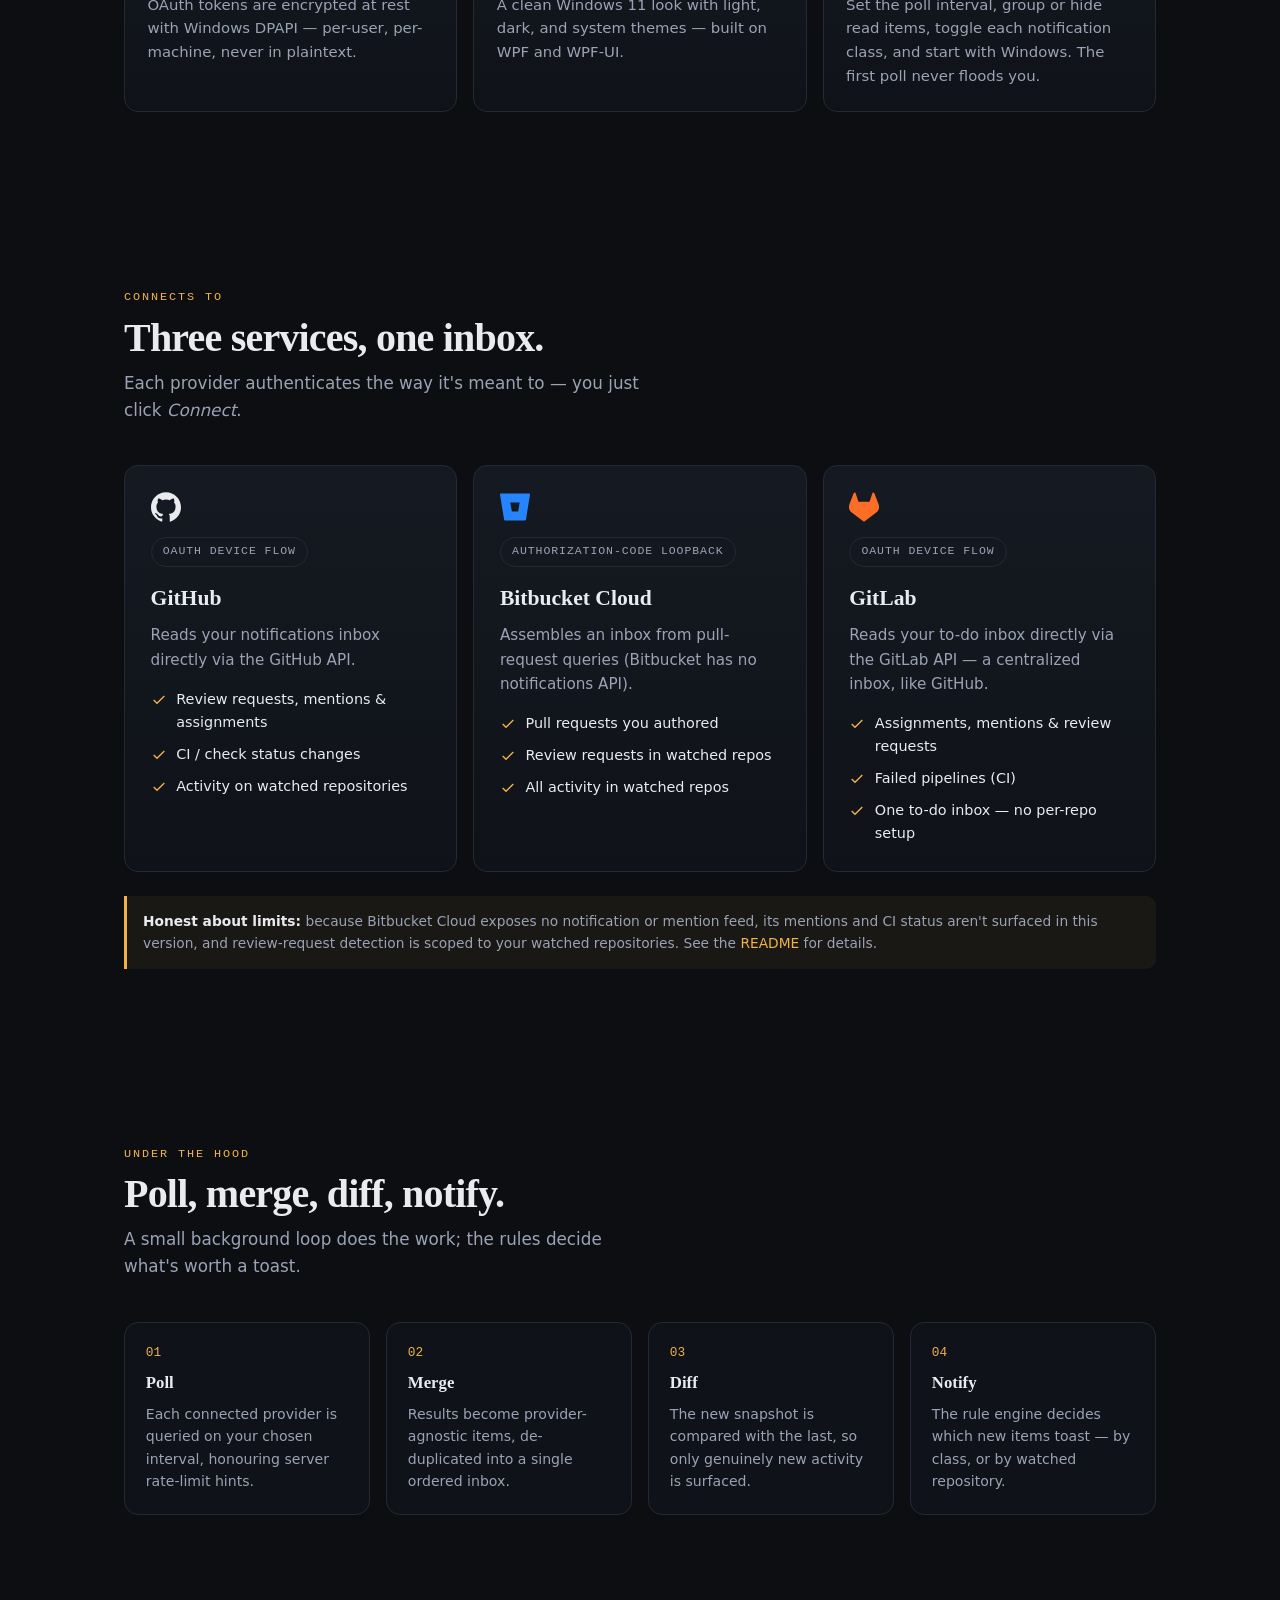
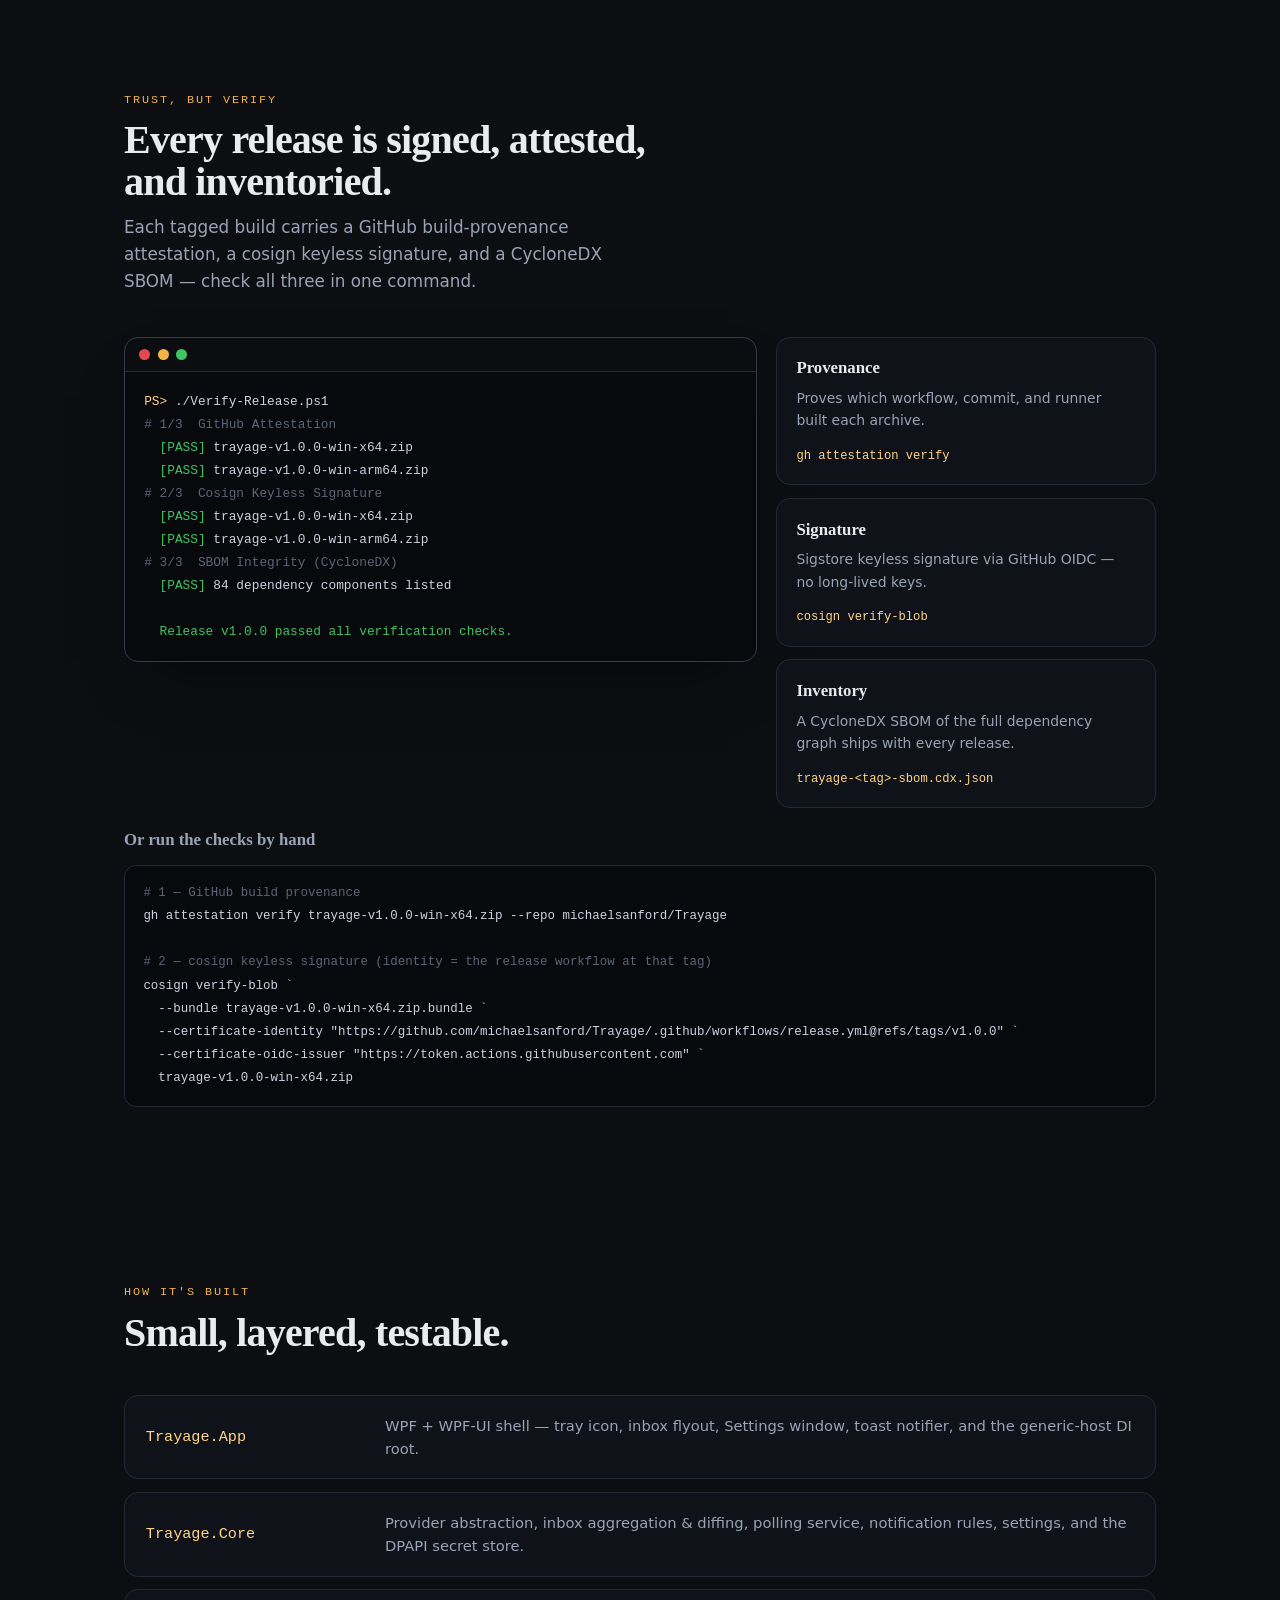
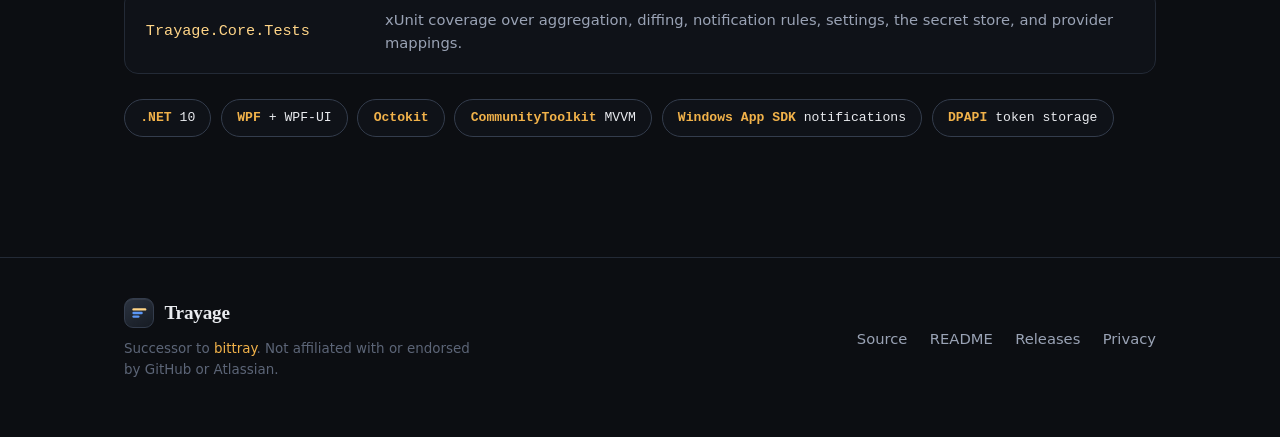
==== commit c7c9f1c9: "docs(site): add GitLab to the providers block; raise it above "Under the hood" - Add a GitLab provid" ====
--- a/docs/index.html
+++ b/docs/index.html
@@ -95,7 +95,14 @@
           <div><div class="it-title">CI passed on #482</div><div class="it-sub">Watched repo · 1h ago</div></div>
         </div>
 
-        <div class="mock-foot">3 items need your attention</div>
+        <div class="group-label">gitlab-org/app</div>
+        <div class="item">
+          <div class="glyph gl"><svg viewBox="0 0 24 24" fill="none" stroke="currentColor" stroke-width="2"><path d="M16 21v-2a4 4 0 0 0-4-4H6a4 4 0 0 0-4 4v2"/><circle cx="9" cy="7" r="4"/><path d="M22 21v-2a4 4 0 0 0-3-3.87"/></svg></div>
+          <div><div class="it-title">Assigned: tighten device-flow polling</div><div class="it-sub">Assigned · 2h ago</div></div>
+          <div class="unread"></div>
+        </div>
+
+        <div class="mock-foot">4 items need your attention</div>
       </div>
     </div>
   </section>
@@ -114,7 +121,7 @@
         <article class="card reveal d1">
           <div class="ico"><svg viewBox="0 0 24 24" fill="none" stroke="currentColor" stroke-width="2"><path d="M22 12h-6l-2 3h-4l-2-3H2"/><path d="M5.45 5.11 2 12v6a2 2 0 0 0 2 2h16a2 2 0 0 0 2-2v-6l-3.45-6.89A2 2 0 0 0 16.76 4H7.24a2 2 0 0 0-1.79 1.11z"/></svg></div>
           <h3>Unified inbox</h3>
-          <p>GitHub and Bitbucket activity merged, de-duplicated, and shown grouped by repository or as a flat newest-first list — one click to the page.</p>
+          <p>GitHub, Bitbucket, and GitLab activity merged, de-duplicated, and shown grouped by repository or as a flat newest-first list — one click to the page.</p>
         </article>
         <article class="card reveal d2">
           <div class="ico"><svg viewBox="0 0 24 24" fill="none" stroke="currentColor" stroke-width="2"><path d="M18 8A6 6 0 0 0 6 8c0 7-3 9-3 9h18s-3-2-3-9"/><path d="M13.73 21a2 2 0 0 1-3.46 0"/></svg></div>
@@ -145,33 +152,17 @@
     </div>
   </section>
 
-  <!-- ============ How it works ============ -->
-  <section id="how">
-    <div class="wrap">
-      <div class="section-head">
-        <div class="kicker">Under the hood</div>
-        <h2>Poll, merge, diff, notify.</h2>
-        <p>A small background loop does the work; the rules decide what's worth a toast.</p>
-      </div>
-      <div class="flow">
-        <div class="step reveal d1"><div class="n"></div><h4>Poll</h4><p>Each connected provider is queried on your chosen interval, honouring server rate-limit hints.</p></div>
-        <div class="step reveal d2"><div class="n"></div><h4>Merge</h4><p>Results become provider-agnostic items, de-duplicated into a single ordered inbox.</p></div>
-        <div class="step reveal d3"><div class="n"></div><h4>Diff</h4><p>The new snapshot is compared with the last, so only genuinely new activity is surfaced.</p></div>
-        <div class="step reveal d4"><div class="n"></div><h4>Notify</h4><p>The rule engine decides which new items toast — by class, or by watched repository.</p></div>
-      </div>
-    </div>
-  </section>
-
   <!-- ============ Providers ============ -->
   <section id="providers">
     <div class="wrap">
       <div class="section-head">
         <div class="kicker">Connects to</div>
-        <h2>Two services, one inbox.</h2>
+        <h2>Three services, one inbox.</h2>
         <p>Each provider authenticates the way it's meant to — you just click <em>Connect</em>.</p>
       </div>
       <div class="providers">
         <div class="provider reveal d1">
+          <div class="plogo gh"><svg viewBox="0 0 24 24" fill="currentColor" aria-hidden="true"><path d="M12 .297c-6.63 0-12 5.373-12 12 0 5.303 3.438 9.8 8.205 11.385.6.113.82-.258.82-.577 0-.285-.01-1.04-.015-2.04-3.338.724-4.042-1.61-4.042-1.61C4.422 18.07 3.633 17.7 3.633 17.7c-1.087-.744.084-.729.084-.729 1.205.084 1.838 1.236 1.838 1.236 1.07 1.835 2.809 1.305 3.495.998.108-.776.417-1.305.76-1.605-2.665-.305-5.467-1.334-5.467-5.931 0-1.311.469-2.381 1.236-3.221-.124-.303-.535-1.524.117-3.176 0 0 1.008-.322 3.301 1.23.957-.266 1.983-.399 3.003-.404 1.02.005 2.047.138 3.006.404 2.291-1.552 3.297-1.23 3.297-1.23.653 1.653.242 2.874.118 3.176.77.84 1.235 1.91 1.235 3.221 0 4.609-2.807 5.624-5.479 5.921.43.372.823 1.102.823 2.222 0 1.606-.014 2.898-.014 3.293 0 .322.216.694.825.576C20.565 22.092 24 17.592 24 12.297c0-6.627-5.373-12-12-12z"/></svg></div>
           <span class="ptag">OAuth device flow</span>
           <h3>GitHub</h3>
           <p>Reads your notifications inbox directly via the GitHub API.</p>
@@ -182,6 +173,7 @@
           </ul>
         </div>
         <div class="provider reveal d2">
+          <div class="plogo bb"><svg viewBox="0 0 24 24" fill="currentColor" aria-hidden="true"><path d="M.778 1.213a.768.768 0 00-.768.892l3.263 19.81c.084.5.515.868 1.022.873H19.95a.772.772 0 00.77-.646l3.27-20.03a.768.768 0 00-.768-.891zM14.52 15.53H9.522L8.17 8.466h7.561z"/></svg></div>
           <span class="ptag">Authorization-code loopback</span>
           <h3>Bitbucket Cloud</h3>
           <p>Assembles an inbox from pull-request queries (Bitbucket has no notifications API).</p>
@@ -191,10 +183,38 @@
             <li><svg viewBox="0 0 24 24" fill="none" stroke="currentColor" stroke-width="2"><path d="M20 6 9 17l-5-5"/></svg> All activity in watched repos</li>
           </ul>
         </div>
+        <div class="provider reveal d3">
+          <div class="plogo gl"><svg viewBox="0 0 24 24" fill="currentColor" aria-hidden="true"><path d="M23.6004 9.5927l-.0337-.0862L20.3 .9814a.851.851 0 00-.3362-.405.8748.8748 0 00-.9997.0539.8748.8748 0 00-.29.4399l-2.2055 6.748H7.5375l-2.2057-6.748a.8573.8573 0 00-.29-.4412.8748.8748 0 00-.9997-.0537.8585.8585 0 00-.3362.4049L.4332 9.5015l-.0325.0862a6.0657 6.0657 0 002.0119 7.0105l.0113.0087.0301.0213 4.976 3.7264 2.462 1.8633 1.4995 1.1321a1.0085 1.0085 0 001.2197 0l1.4995-1.1321 2.462-1.8633 5.006-3.7489.0125-.01a6.0682 6.0682 0 002.0094-7.003z"/></svg></div>
+          <span class="ptag">OAuth device flow</span>
+          <h3>GitLab</h3>
+          <p>Reads your to-do inbox directly via the GitLab API — a centralized inbox, like GitHub.</p>
+          <ul>
+            <li><svg viewBox="0 0 24 24" fill="none" stroke="currentColor" stroke-width="2"><path d="M20 6 9 17l-5-5"/></svg> Assignments, mentions &amp; review requests</li>
+            <li><svg viewBox="0 0 24 24" fill="none" stroke="currentColor" stroke-width="2"><path d="M20 6 9 17l-5-5"/></svg> Failed pipelines (CI)</li>
+            <li><svg viewBox="0 0 24 24" fill="none" stroke="currentColor" stroke-width="2"><path d="M20 6 9 17l-5-5"/></svg> One to-do inbox — no per-repo setup</li>
+          </ul>
+        </div>
       </div>
       <p class="note"><strong>Honest about limits:</strong> because Bitbucket Cloud exposes no notification or
         mention feed, its mentions and CI status aren't surfaced in this version, and review-request detection is
         scoped to your watched repositories. See the <a href="https://github.com/michaelsanford/Trayage#known-limitations">README</a> for details.</p>
+    </div>
+  </section>
+
+  <!-- ============ How it works ============ -->
+  <section id="how">
+    <div class="wrap">
+      <div class="section-head">
+        <div class="kicker">Under the hood</div>
+        <h2>Poll, merge, diff, notify.</h2>
+        <p>A small background loop does the work; the rules decide what's worth a toast.</p>
+      </div>
+      <div class="flow">
+        <div class="step reveal d1"><div class="n"></div><h4>Poll</h4><p>Each connected provider is queried on your chosen interval, honouring server rate-limit hints.</p></div>
+        <div class="step reveal d2"><div class="n"></div><h4>Merge</h4><p>Results become provider-agnostic items, de-duplicated into a single ordered inbox.</p></div>
+        <div class="step reveal d3"><div class="n"></div><h4>Diff</h4><p>The new snapshot is compared with the last, so only genuinely new activity is surfaced.</p></div>
+        <div class="step reveal d4"><div class="n"></div><h4>Notify</h4><p>The rule engine decides which new items toast — by class, or by watched repository.</p></div>
+      </div>
     </div>
   </section>
 
--- a/docs/styles.css
+++ b/docs/styles.css
@@ -136,6 +136,7 @@
 .item:hover { background: rgba(255,255,255,0.03); }
 .item .glyph { width: 26px; height: 26px; border-radius: 7px; display: grid; place-items: center; background: var(--bg-2); border: 1px solid var(--border); color: var(--accent); margin-top: 2px; }
 .item .glyph svg { width: 14px; height: 14px; }
+.item .glyph.gl { color: #FC6D26; border-color: rgba(252,109,38,0.45); }
 .item .it-title { font-weight: 600; font-size: 0.92rem; }
 .item .it-sub { font-size: 0.76rem; color: var(--muted); font-family: var(--font-mono); }
 .item .unread { width: 9px; height: 9px; border-radius: 50%; background: var(--signal); margin-top: 8px; box-shadow: 0 0 10px 0 rgba(229,72,77,0.7); }
@@ -176,9 +177,14 @@
 .step p { color: var(--muted); font-size: 0.88rem; }
 
 /* Providers */
-.providers { display: grid; grid-template-columns: 1fr 1fr; gap: 1rem; }
-@media (max-width: 760px) { .providers { grid-template-columns: 1fr; } }
+.providers { display: grid; grid-template-columns: repeat(3, 1fr); gap: 1rem; }
+@media (max-width: 980px) { .providers { grid-template-columns: 1fr; } }
 .provider { border: 1px solid var(--border); border-radius: var(--radius); padding: 1.6rem; background: linear-gradient(180deg, var(--surface), var(--bg-2)); }
+.provider .plogo { margin-bottom: 0.9rem; line-height: 0; }
+.provider .plogo svg { width: 30px; height: 30px; }
+.provider .plogo.gh { color: var(--text); }
+.provider .plogo.bb { color: #2684FF; }
+.provider .plogo.gl { color: #FC6D26; }
 .provider .ptag { display: inline-flex; align-items: center; gap: 0.5rem; font-family: var(--font-mono); font-size: 0.72rem; letter-spacing: 0.08em; text-transform: uppercase; color: var(--muted); border: 1px solid var(--border); border-radius: 999px; padding: 0.3rem 0.7rem; }
 .provider h3 { font-family: var(--font-display); font-weight: 700; font-size: 1.35rem; margin: 0.9rem 0 0.5rem; }
 .provider p { color: var(--muted); font-size: 0.95rem; }
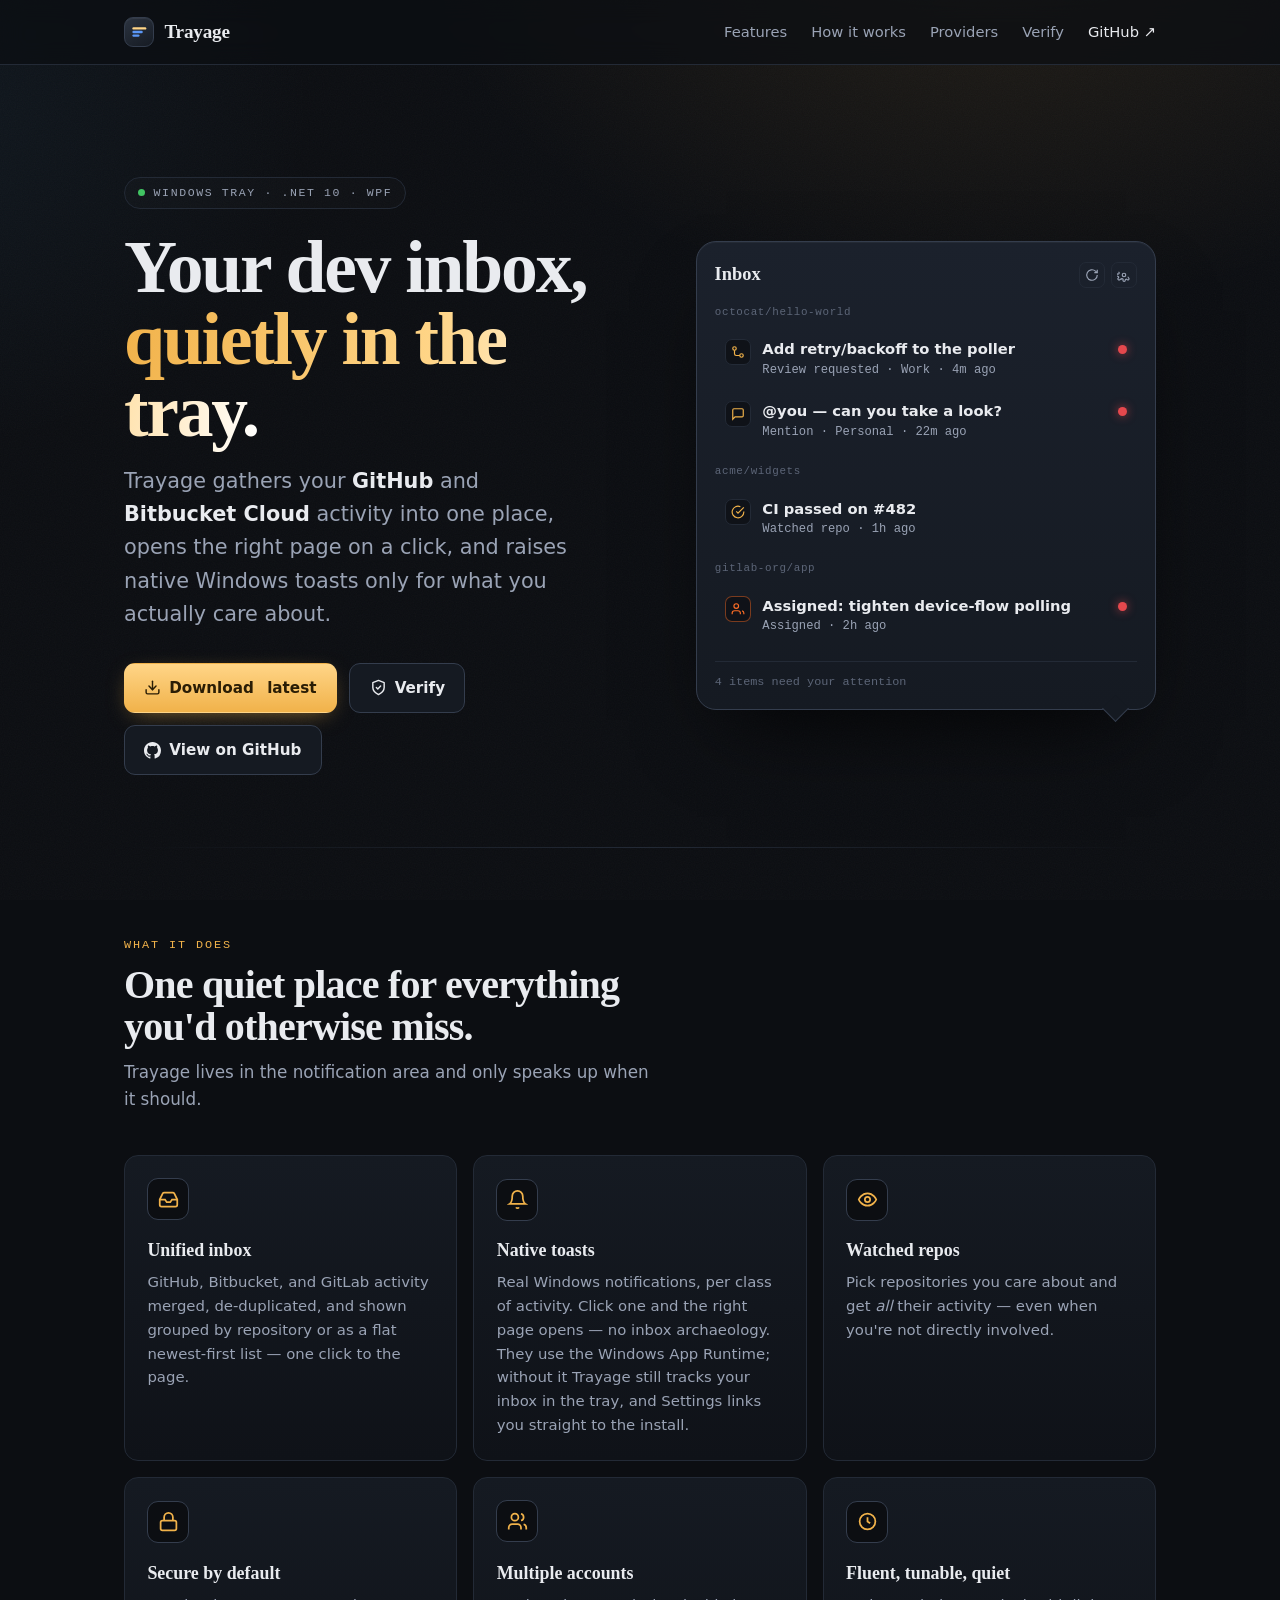
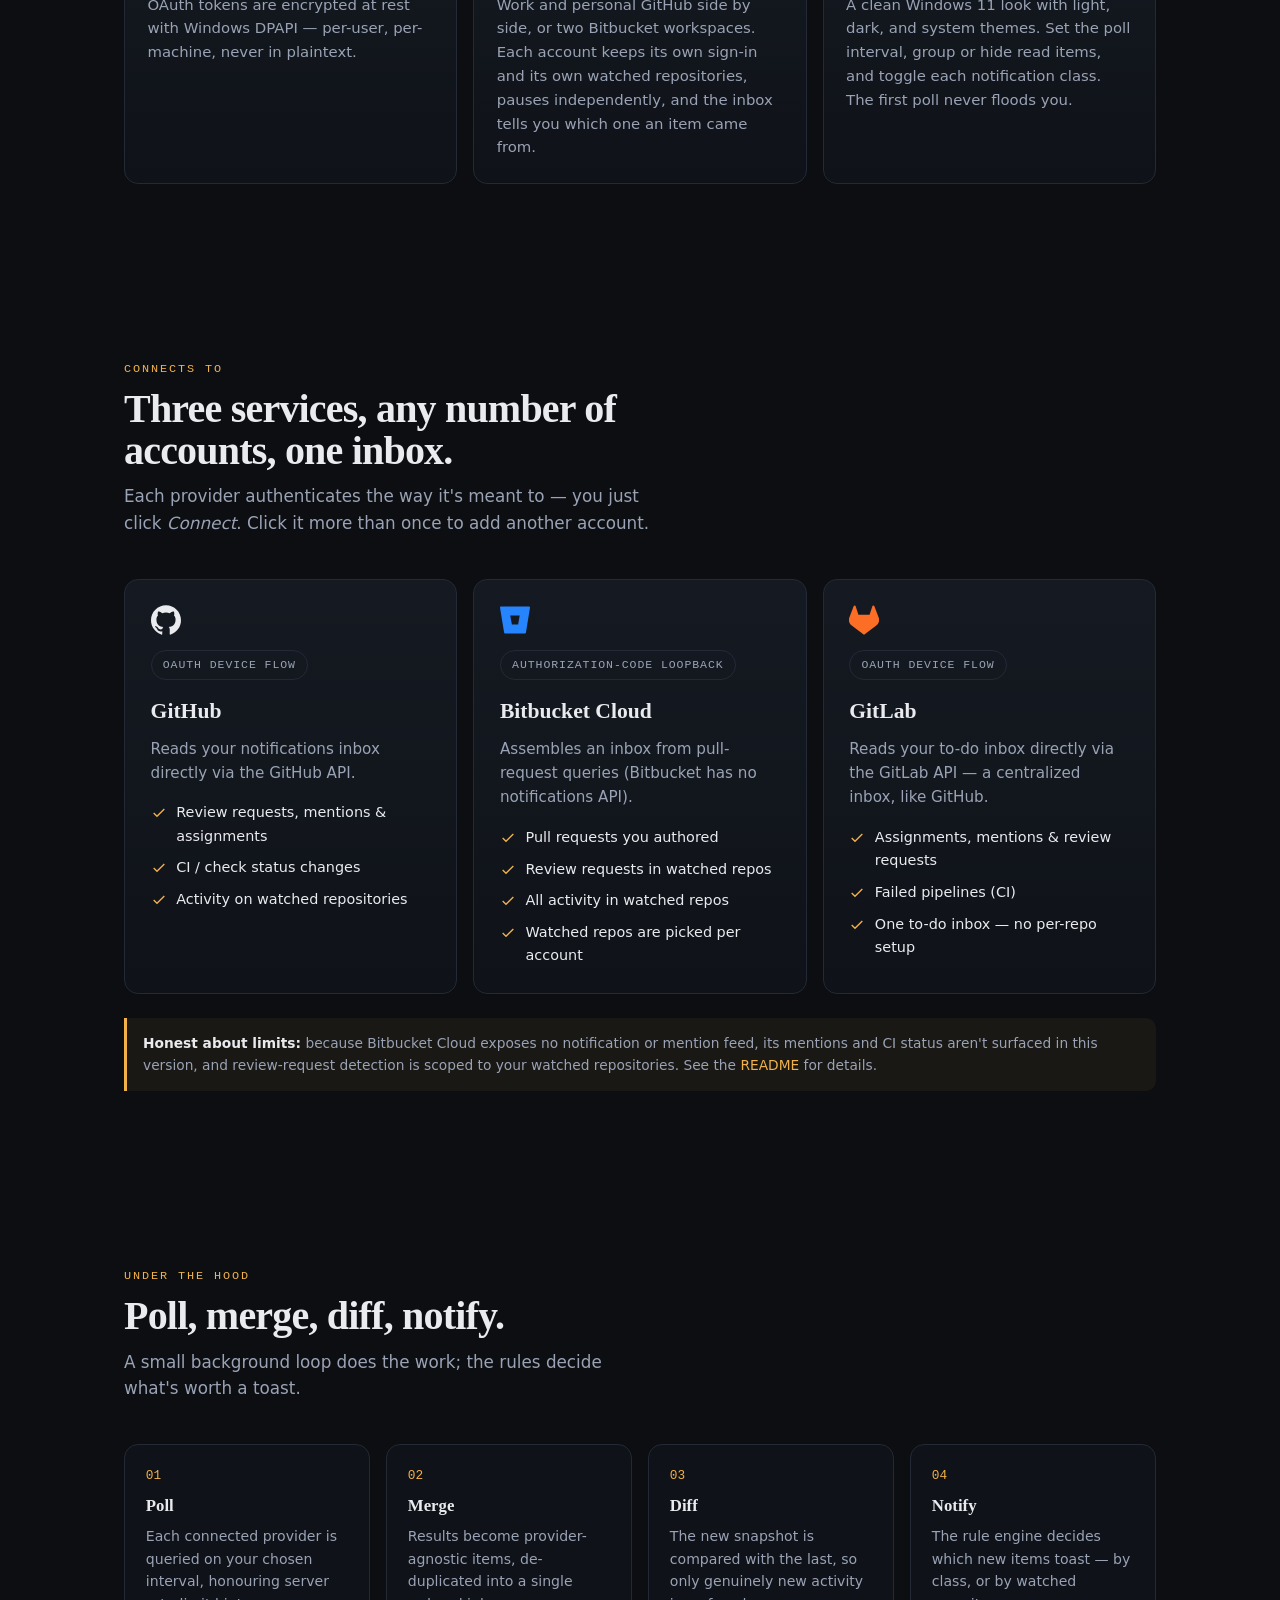
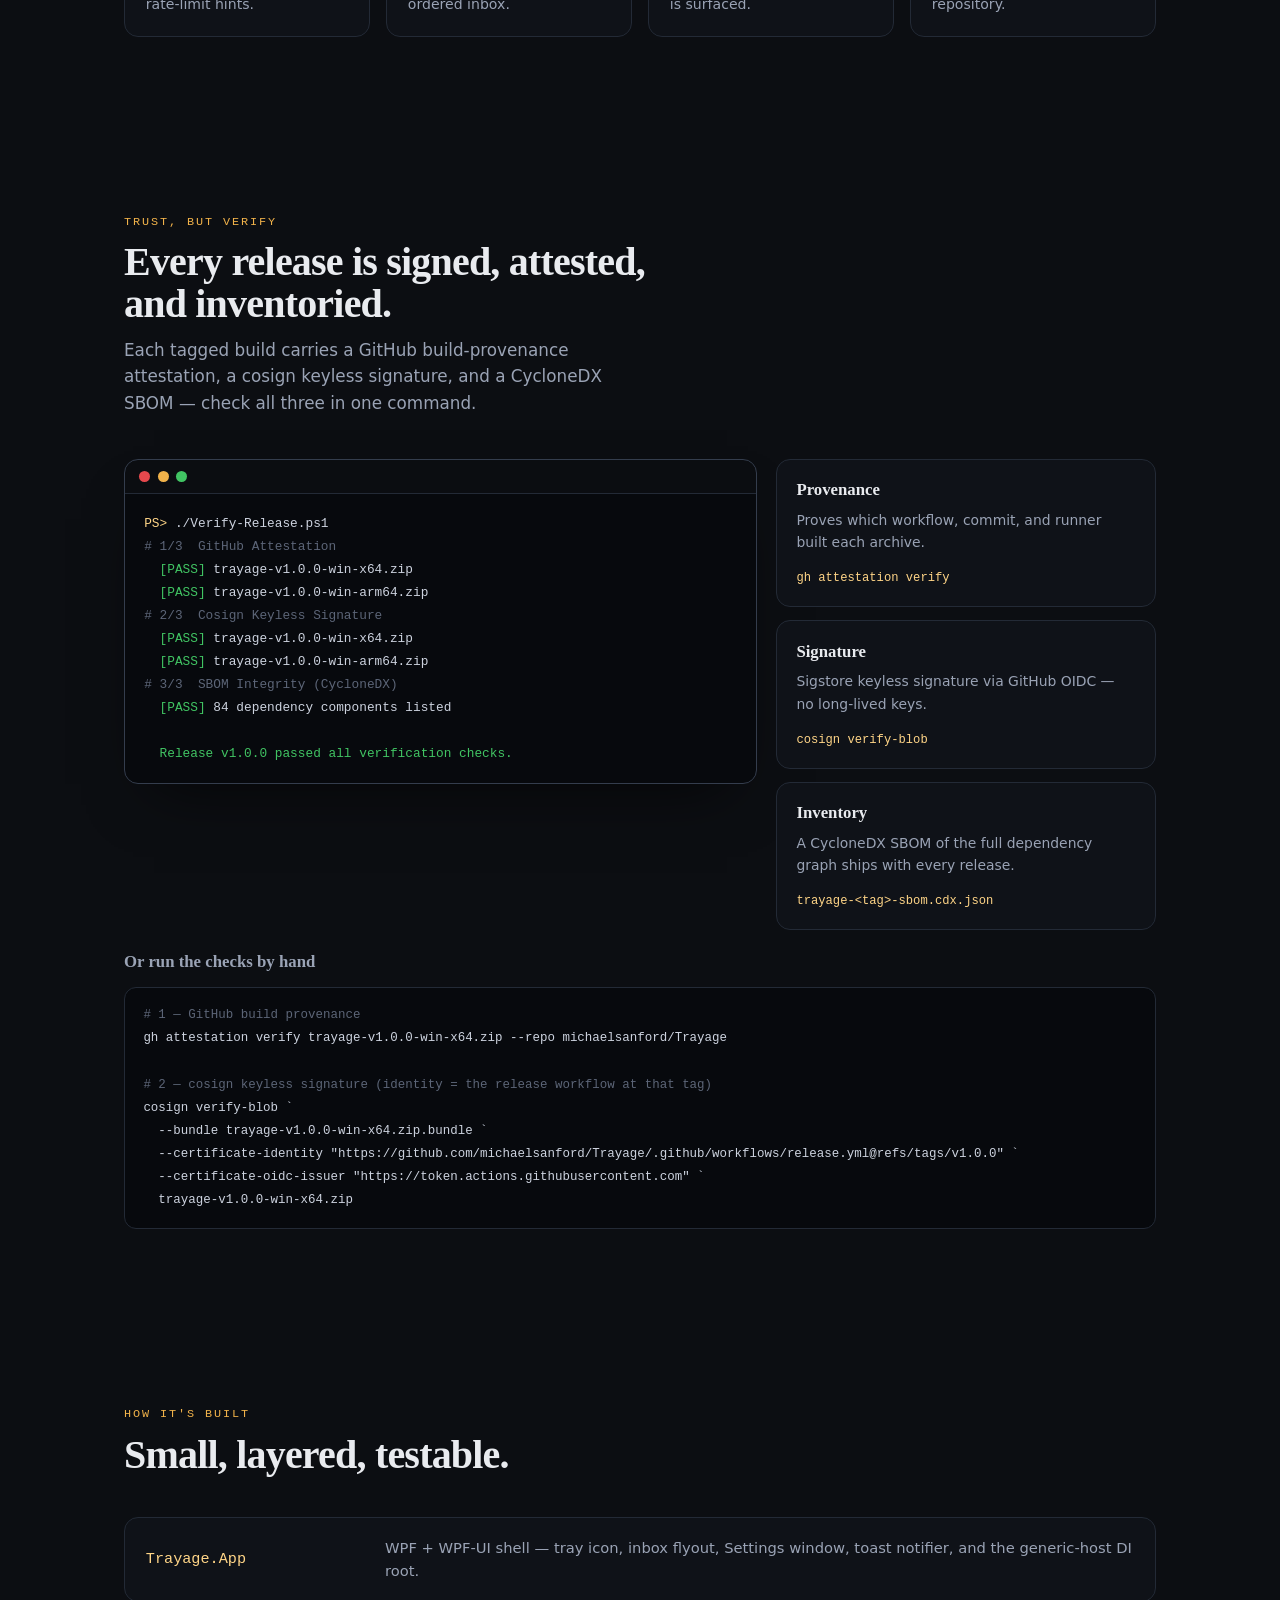
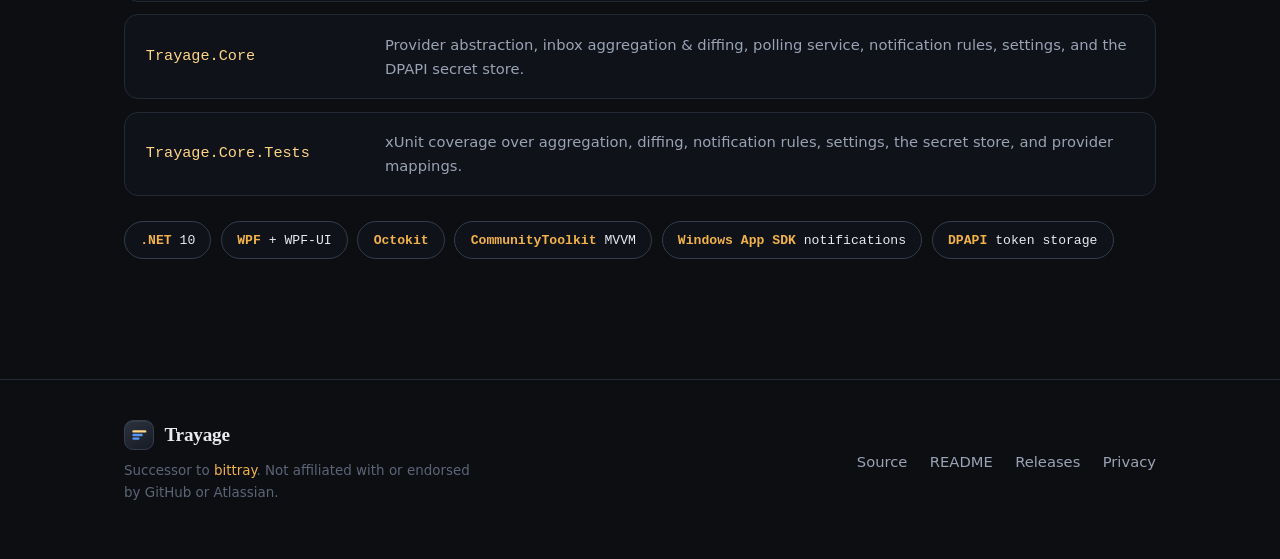
==== commit a6cd3479: "docs: describe multiple accounts per provider README: the Settings window is now five pages rather t" ====
--- a/docs/index.html
+++ b/docs/index.html
@@ -15,9 +15,9 @@
 
   <meta name="referrer" content="strict-origin-when-cross-origin" />
   <meta name="color-scheme" content="dark" />
-  <meta name="description" content="Trayage — a .NET 10 Windows tray app that unifies your GitHub and Bitbucket Cloud inbox and raises native toast notifications." />
-
-  <title>Trayage — your GitHub &amp; Bitbucket inbox, in the tray</title>
+  <meta name="description" content="Trayage — a .NET 10 Windows tray app that unifies your GitHub, Bitbucket Cloud and GitLab inbox across as many accounts as you like, and raises native toast notifications." />
+
+  <title>Trayage — your GitHub, Bitbucket &amp; GitLab inbox, in the tray</title>
 
   <link rel="icon" href="data:image/svg+xml,%3Csvg xmlns='http://www.w3.org/2000/svg' viewBox='0 0 32 32'%3E%3Crect width='32' height='32' rx='7' fill='%23161b23'/%3E%3Cg stroke-width='4.32' stroke-linecap='round'%3E%3Cline x1='6.4' y1='9.6' x2='26.88' y2='9.6' stroke='%23ffd587'/%3E%3Cline x1='6.4' y1='16' x2='20.48' y2='16' stroke='%235b97f7'/%3E%3Cline x1='6.4' y1='22.4' x2='14.72' y2='22.4' stroke='%235b97f7'/%3E%3C/g%3E%3C/svg%3E" />
 
@@ -80,12 +80,12 @@
         <div class="group-label">octocat/hello-world</div>
         <div class="item">
           <div class="glyph"><svg viewBox="0 0 24 24" fill="none" stroke="currentColor" stroke-width="2"><circle cx="18" cy="18" r="3"/><circle cx="6" cy="6" r="3"/><path d="M6 9v6a3 3 0 0 0 3 3h6"/></svg></div>
-          <div><div class="it-title">Add retry/backoff to the poller</div><div class="it-sub">Review requested · 4m ago</div></div>
+          <div><div class="it-title">Add retry/backoff to the poller</div><div class="it-sub">Review requested · Work · 4m ago</div></div>
           <div class="unread"></div>
         </div>
         <div class="item">
           <div class="glyph"><svg viewBox="0 0 24 24" fill="none" stroke="currentColor" stroke-width="2"><path d="M21 15a2 2 0 0 1-2 2H7l-4 4V5a2 2 0 0 1 2-2h14a2 2 0 0 1 2 2z"/></svg></div>
-          <div><div class="it-title">@you — can you take a look?</div><div class="it-sub">Mention · 22m ago</div></div>
+          <div><div class="it-title">@you — can you take a look?</div><div class="it-sub">Mention · Personal · 22m ago</div></div>
           <div class="unread"></div>
         </div>
 
@@ -139,14 +139,14 @@
           <p>OAuth tokens are encrypted at rest with Windows DPAPI — per-user, per-machine, never in plaintext.</p>
         </article>
         <article class="card reveal d2">
-          <div class="ico"><svg viewBox="0 0 24 24" fill="none" stroke="currentColor" stroke-width="2"><rect x="2" y="3" width="20" height="14" rx="2"/><path d="M8 21h8M12 17v4"/></svg></div>
-          <h3>Fluent UI</h3>
-          <p>A clean Windows 11 look with light, dark, and system themes — built on WPF and WPF-UI.</p>
+          <div class="ico"><svg viewBox="0 0 24 24" fill="none" stroke="currentColor" stroke-width="2"><path d="M16 21v-2a4 4 0 0 0-4-4H6a4 4 0 0 0-4 4v2"/><circle cx="9" cy="7" r="4"/><path d="M22 21v-2a4 4 0 0 0-3-3.87"/><path d="M16 3.13a4 4 0 0 1 0 7.75"/></svg></div>
+          <h3>Multiple accounts</h3>
+          <p>Work and personal GitHub side by side, or two Bitbucket workspaces. Each account keeps its own sign-in and its own watched repositories, pauses independently, and the inbox tells you which one an item came from.</p>
         </article>
         <article class="card reveal d3">
           <div class="ico"><svg viewBox="0 0 24 24" fill="none" stroke="currentColor" stroke-width="2"><circle cx="12" cy="12" r="9"/><path d="M12 7v5l3 2"/></svg></div>
-          <h3>Tunable &amp; quiet</h3>
-          <p>Set the poll interval, group or hide read items, toggle each notification class, and start with Windows. The first poll never floods you.</p>
+          <h3>Fluent, tunable, quiet</h3>
+          <p>A clean Windows 11 look with light, dark, and system themes. Set the poll interval, group or hide read items, and toggle each notification class. The first poll never floods you.</p>
         </article>
       </div>
     </div>
@@ -157,8 +157,8 @@
     <div class="wrap">
       <div class="section-head">
         <div class="kicker">Connects to</div>
-        <h2>Three services, one inbox.</h2>
-        <p>Each provider authenticates the way it's meant to — you just click <em>Connect</em>.</p>
+        <h2>Three services, any number of accounts, one inbox.</h2>
+        <p>Each provider authenticates the way it's meant to — you just click <em>Connect</em>. Click it more than once to add another account.</p>
       </div>
       <div class="providers">
         <div class="provider reveal d1">
@@ -181,6 +181,7 @@
             <li><svg viewBox="0 0 24 24" fill="none" stroke="currentColor" stroke-width="2"><path d="M20 6 9 17l-5-5"/></svg> Pull requests you authored</li>
             <li><svg viewBox="0 0 24 24" fill="none" stroke="currentColor" stroke-width="2"><path d="M20 6 9 17l-5-5"/></svg> Review requests in watched repos</li>
             <li><svg viewBox="0 0 24 24" fill="none" stroke="currentColor" stroke-width="2"><path d="M20 6 9 17l-5-5"/></svg> All activity in watched repos</li>
+            <li><svg viewBox="0 0 24 24" fill="none" stroke="currentColor" stroke-width="2"><path d="M20 6 9 17l-5-5"/></svg> Watched repos are picked per account</li>
           </ul>
         </div>
         <div class="provider reveal d3">
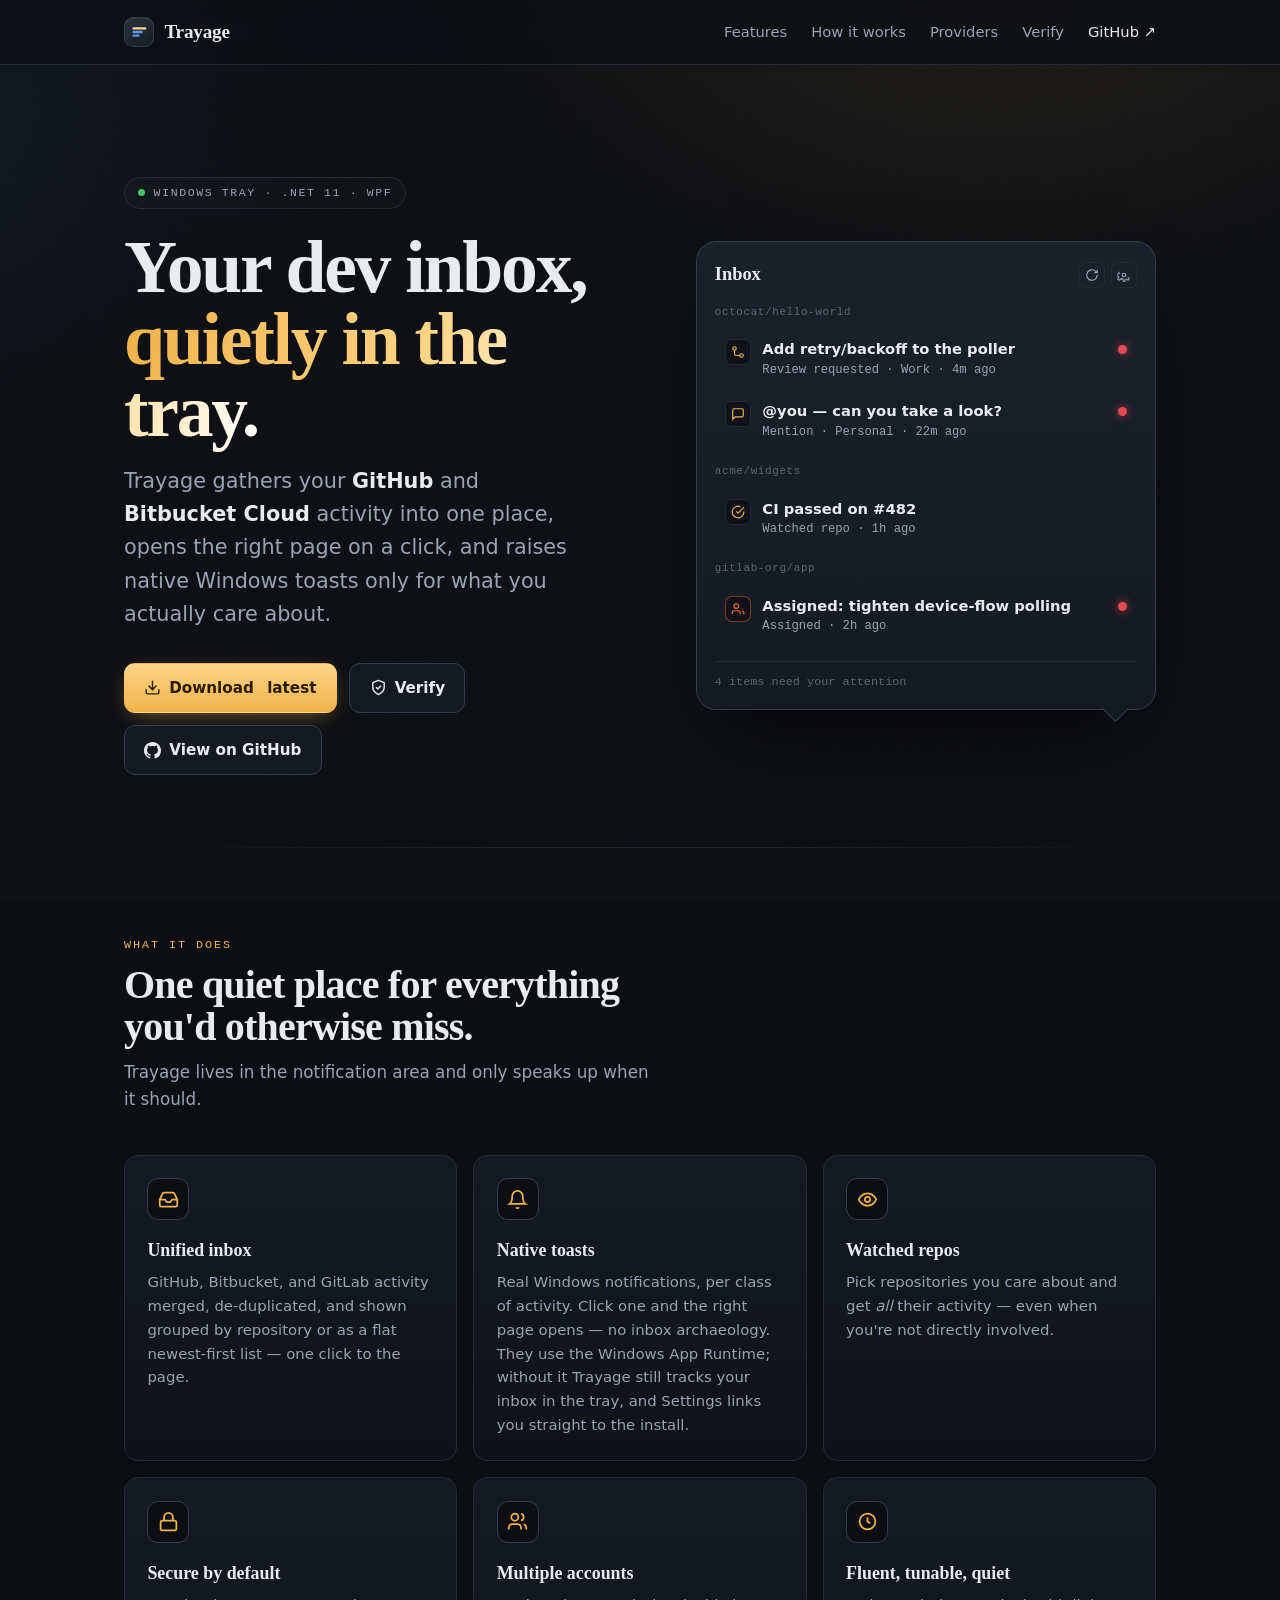
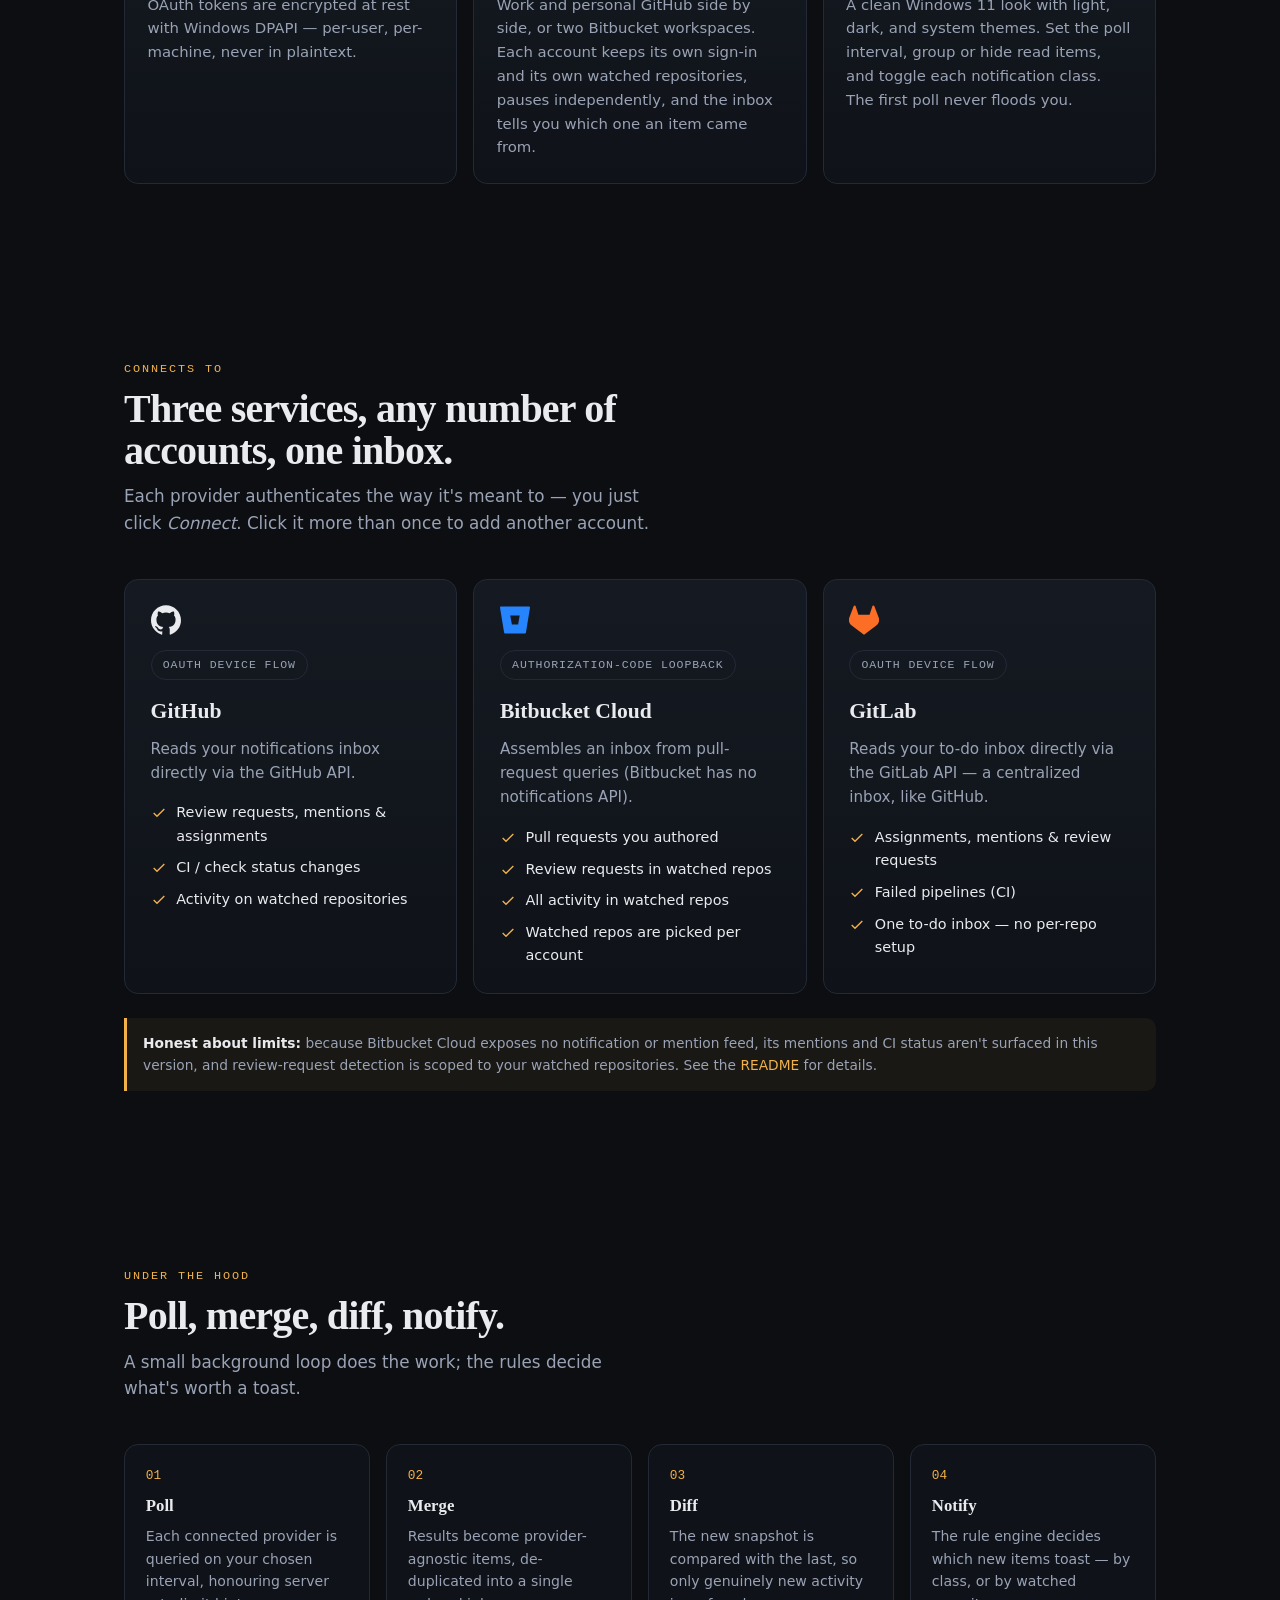
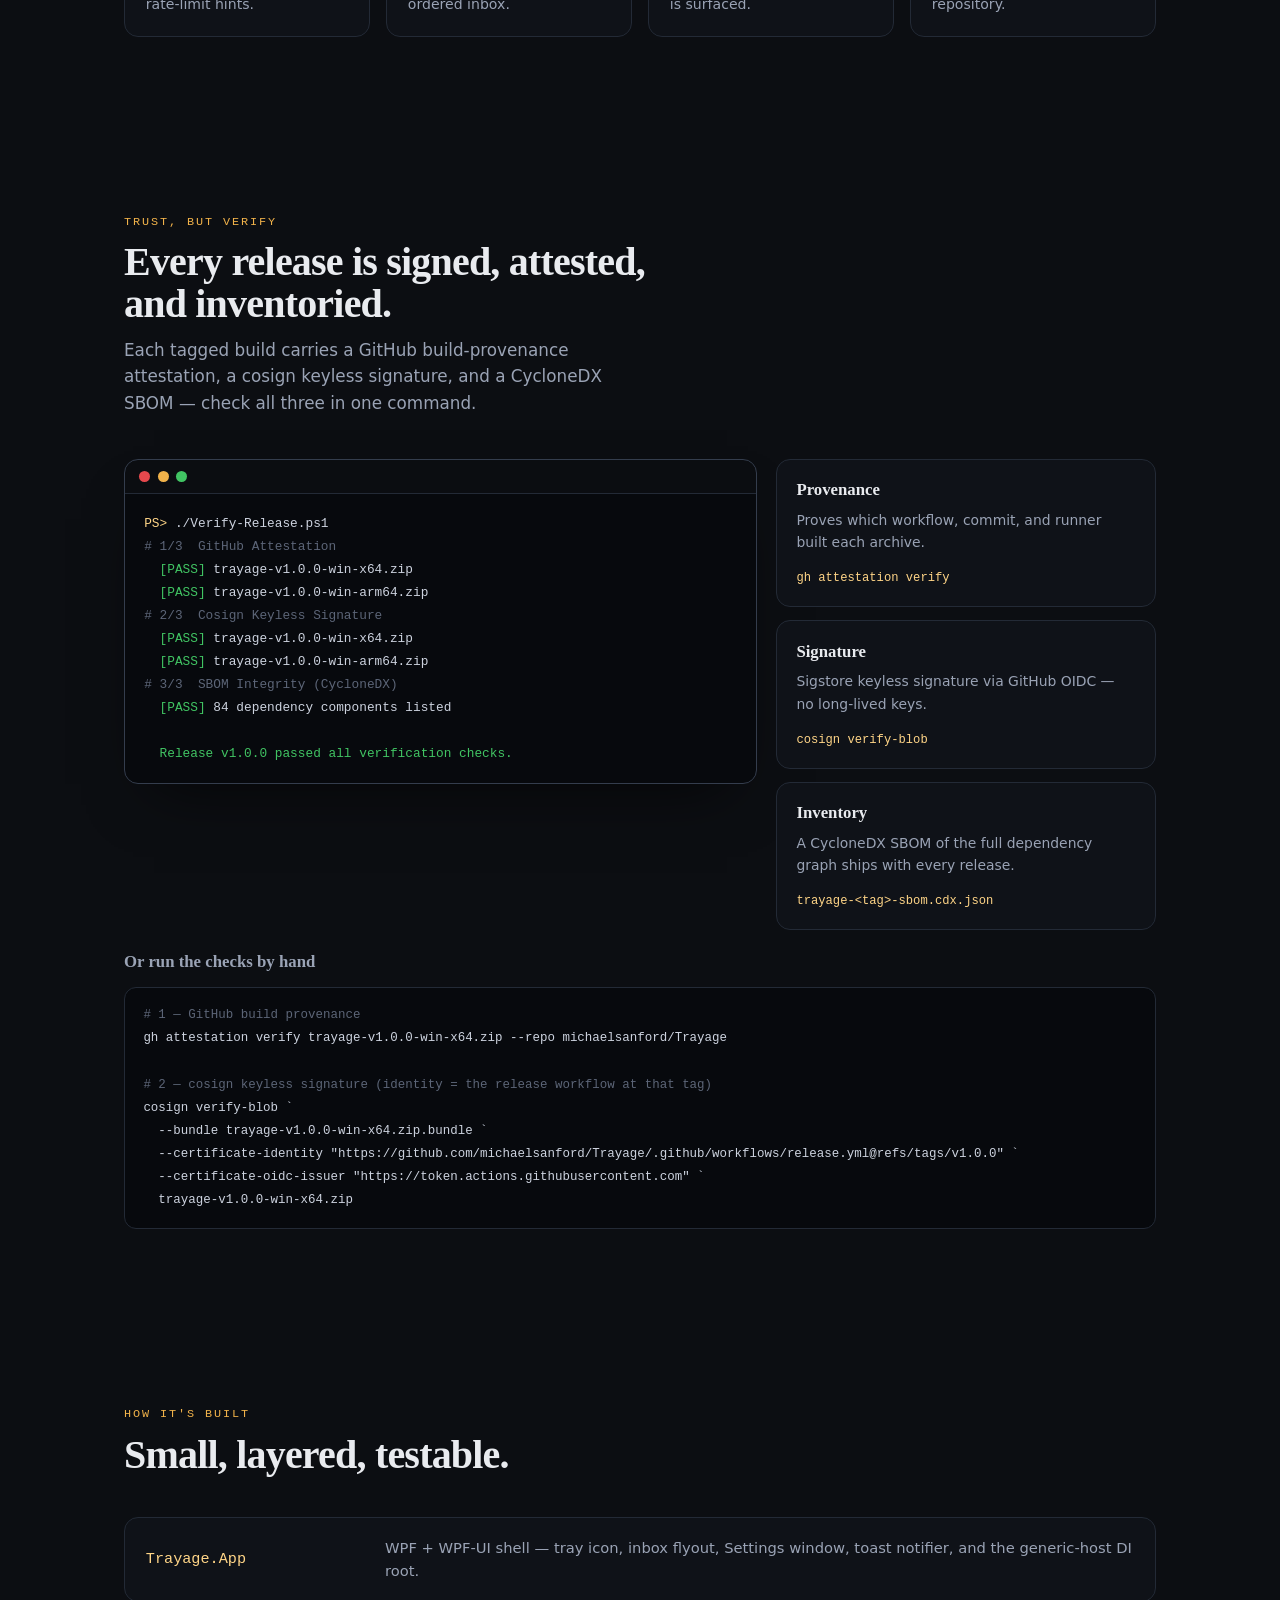
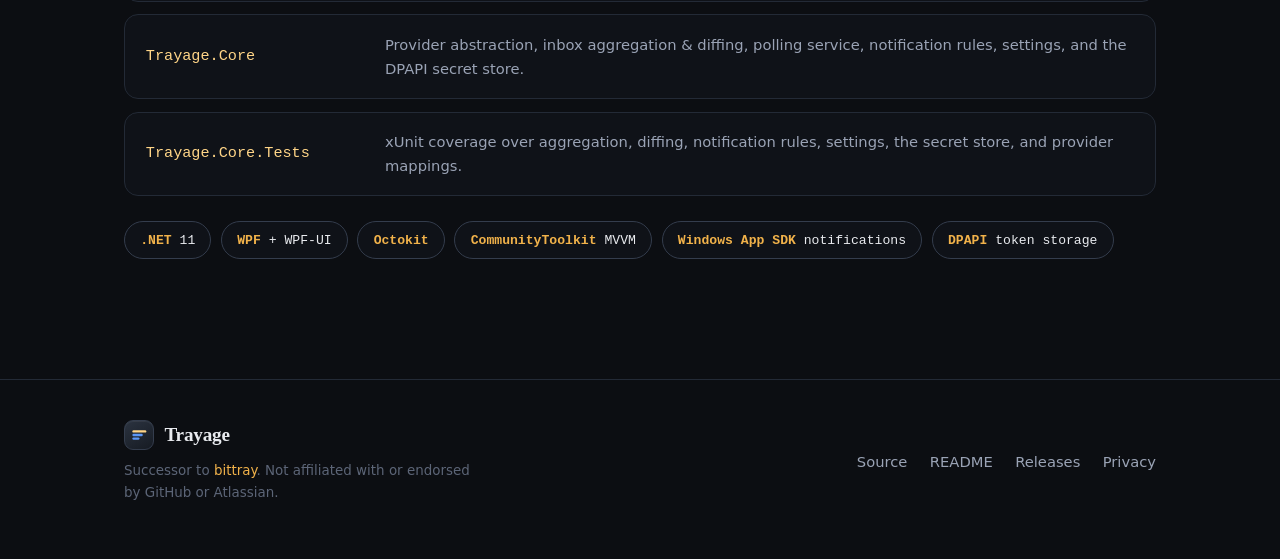
==== commit 859f3715: "build: retarget to .NET 11 (SDK 11.0.100) The machine has SDKs 9 and 11 but global.json pinned 10.0." ====
--- a/docs/index.html
+++ b/docs/index.html
@@ -15,7 +15,7 @@
 
   <meta name="referrer" content="strict-origin-when-cross-origin" />
   <meta name="color-scheme" content="dark" />
-  <meta name="description" content="Trayage — a .NET 10 Windows tray app that unifies your GitHub, Bitbucket Cloud and GitLab inbox across as many accounts as you like, and raises native toast notifications." />
+  <meta name="description" content="Trayage — a .NET 11 Windows tray app that unifies your GitHub, Bitbucket Cloud and GitLab inbox across as many accounts as you like, and raises native toast notifications." />
 
   <title>Trayage — your GitHub, Bitbucket &amp; GitLab inbox, in the tray</title>
 
@@ -46,7 +46,7 @@
   <section class="hero">
     <div class="wrap">
       <div>
-        <span class="eyebrow reveal d1"><span class="dot"></span> Windows tray · .NET 10 · WPF</span>
+        <span class="eyebrow reveal d1"><span class="dot"></span> Windows tray · .NET 11 · WPF</span>
         <h1 class="title reveal d2">Your dev inbox,<br /><span class="grad">quietly in the tray.</span></h1>
         <p class="lede reveal d3">Trayage gathers your <strong>GitHub</strong> and <strong>Bitbucket Cloud</strong>
           activity into one place, opens the right page on a click, and raises native
@@ -290,7 +290,7 @@
         <div class="arch-row reveal d3"><code>Trayage.Core.Tests</code><span>xUnit coverage over aggregation, diffing, notification rules, settings, the secret store, and provider mappings.</span></div>
       </div>
       <div class="badges">
-        <span class="badge"><b>.NET</b> 10</span>
+        <span class="badge"><b>.NET</b> 11</span>
         <span class="badge"><b>WPF</b> + WPF-UI</span>
         <span class="badge"><b>Octokit</b></span>
         <span class="badge"><b>CommunityToolkit</b> MVVM</span>
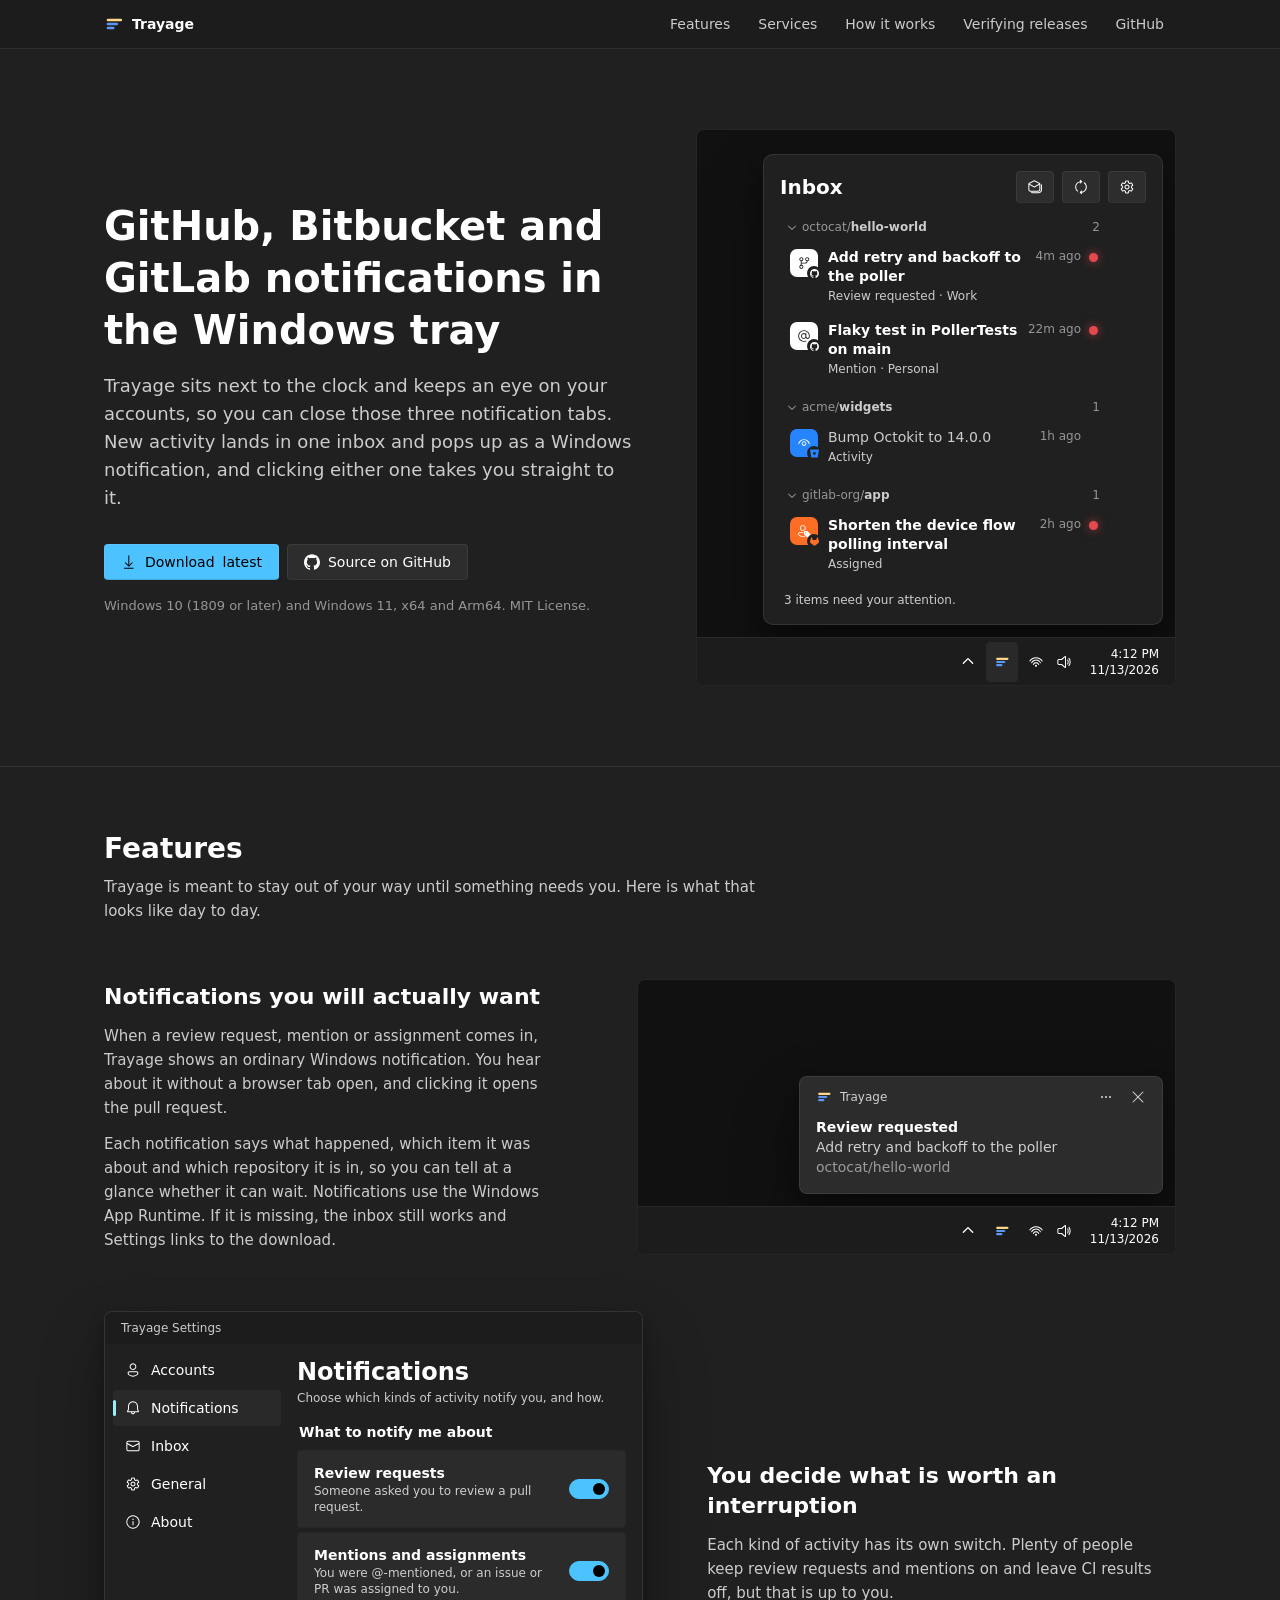
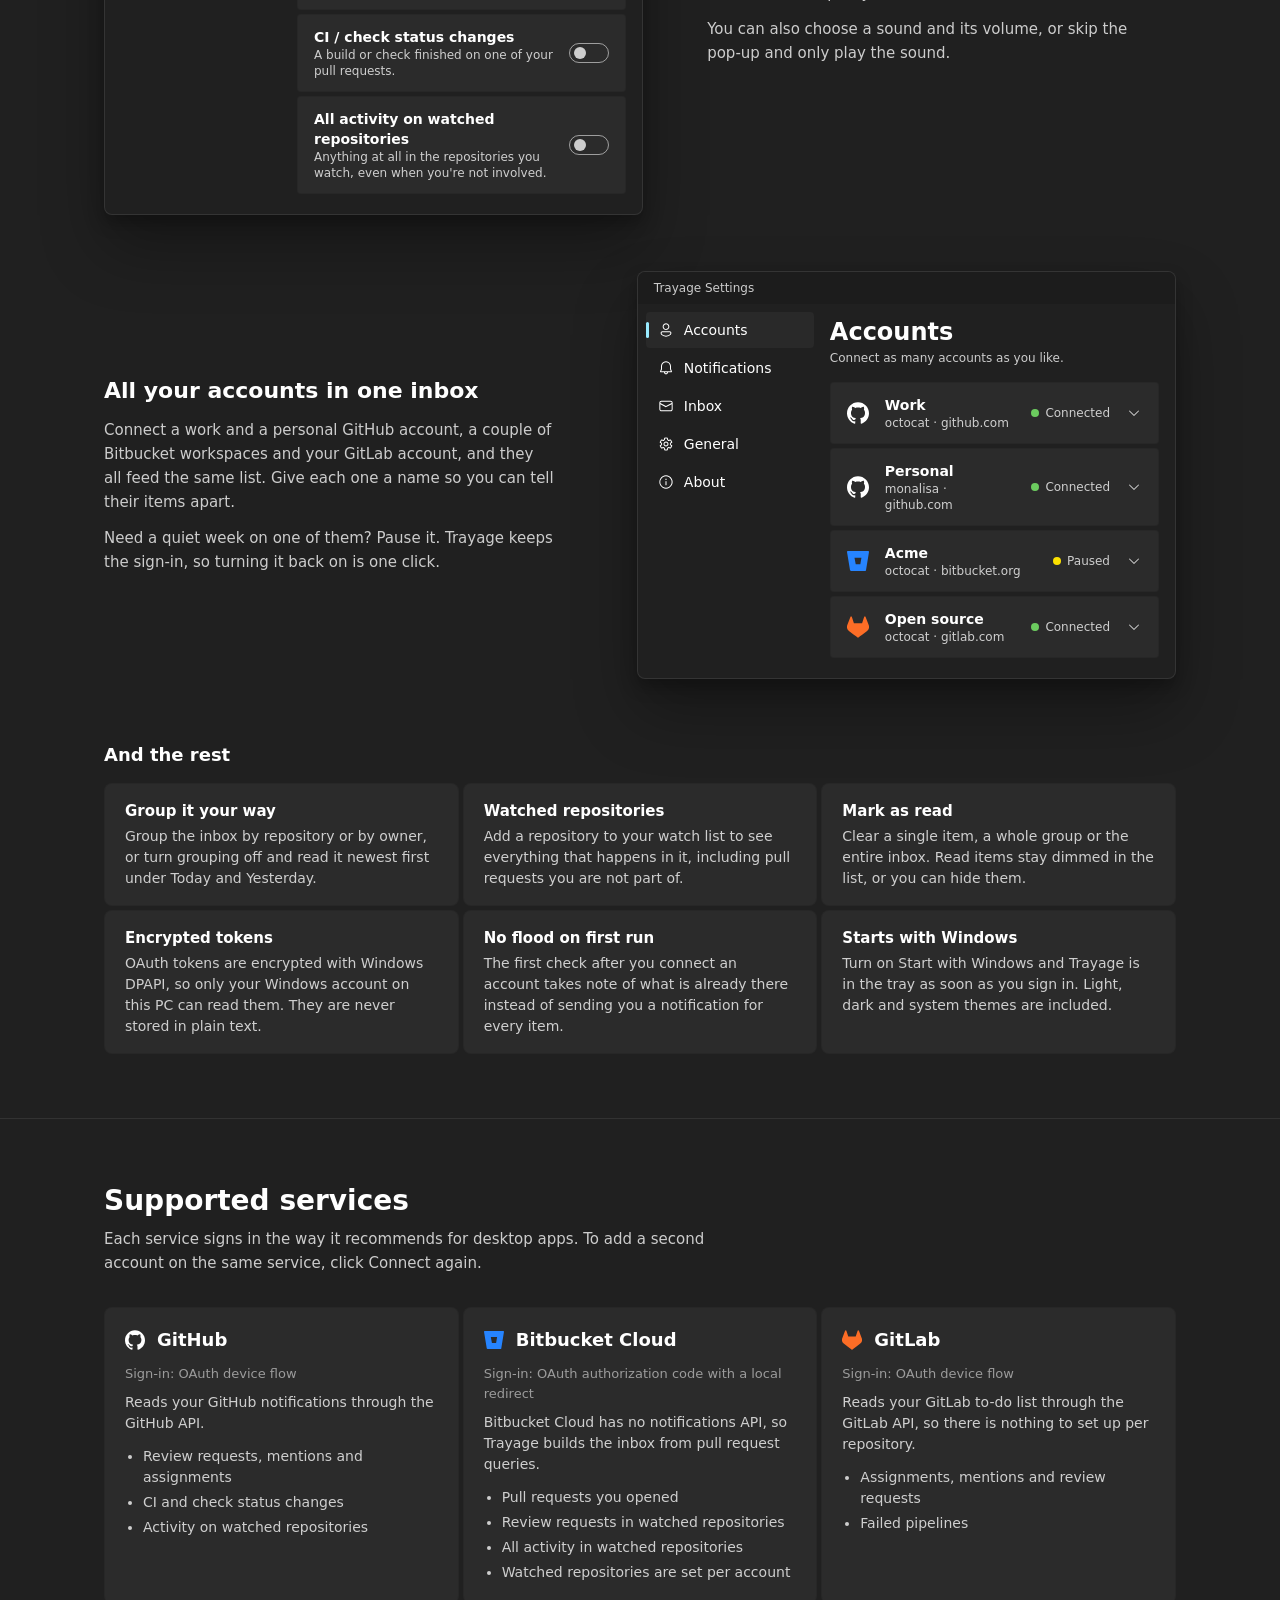
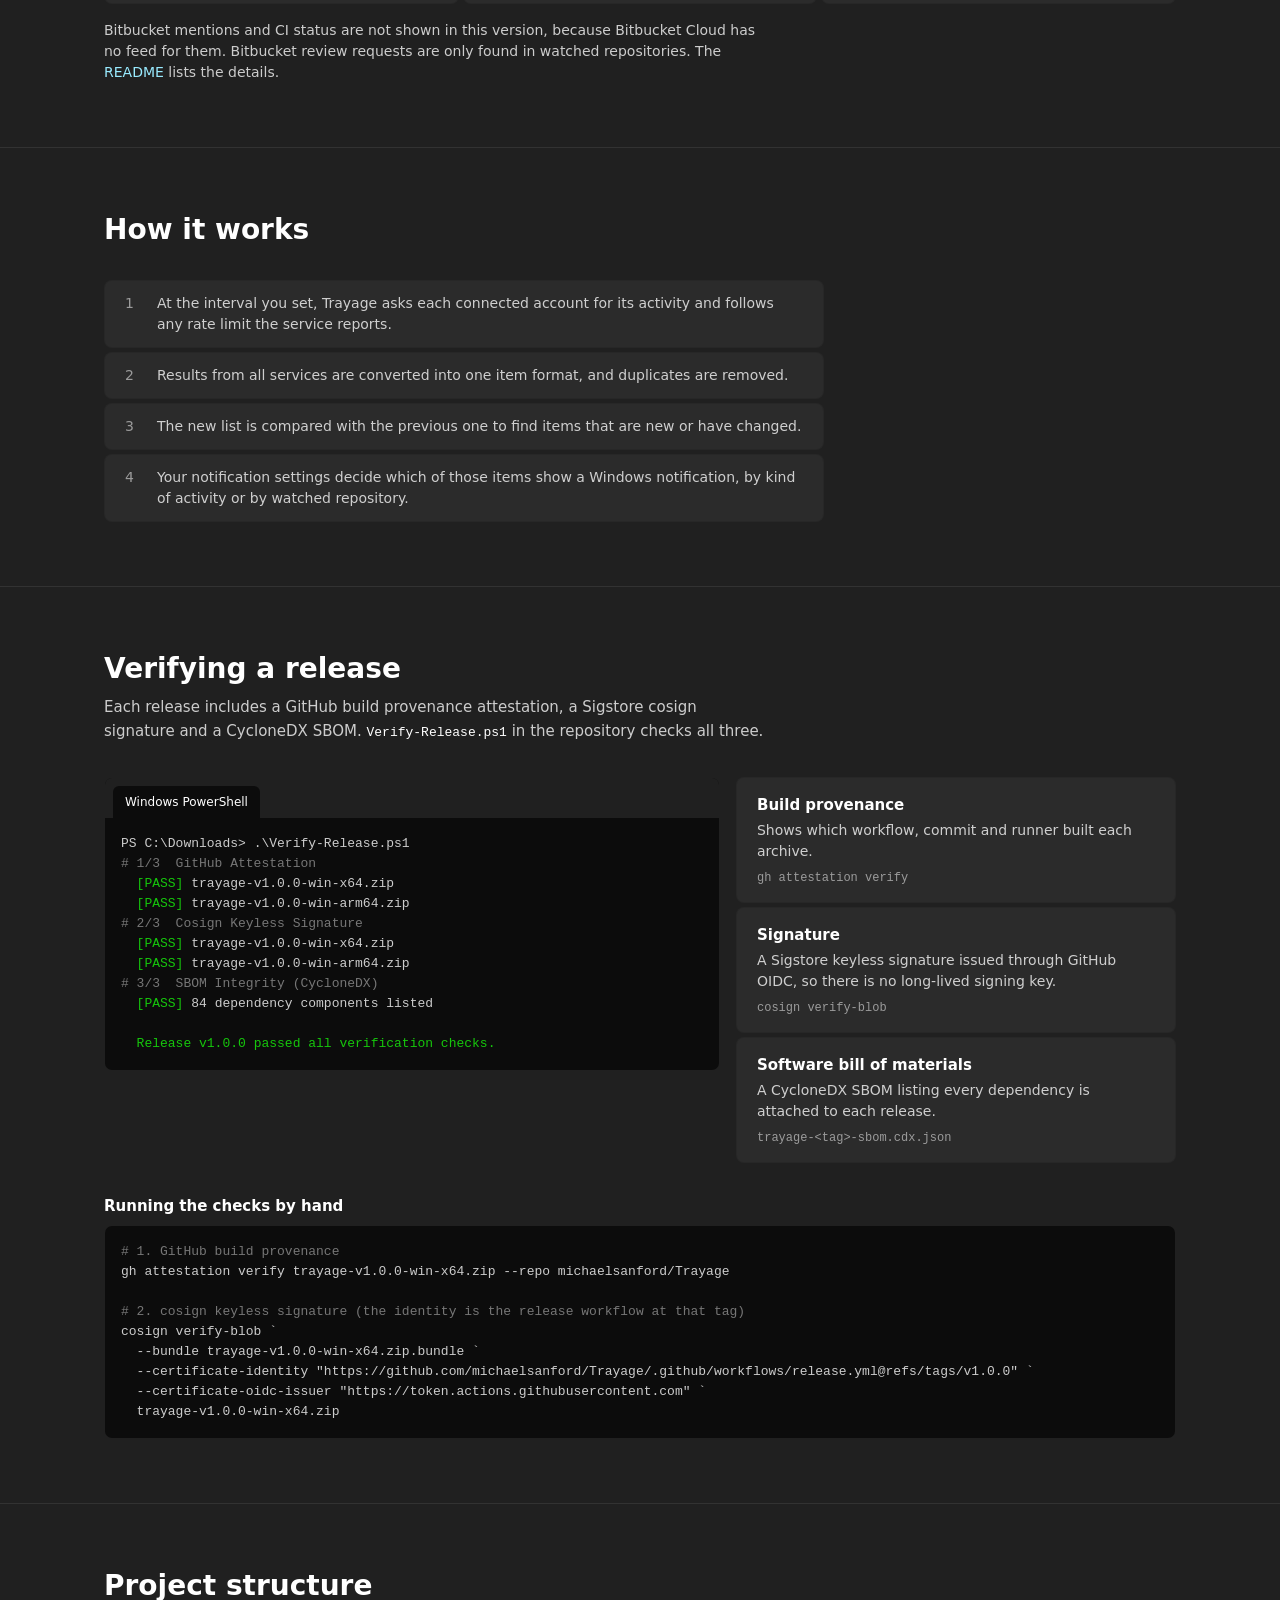
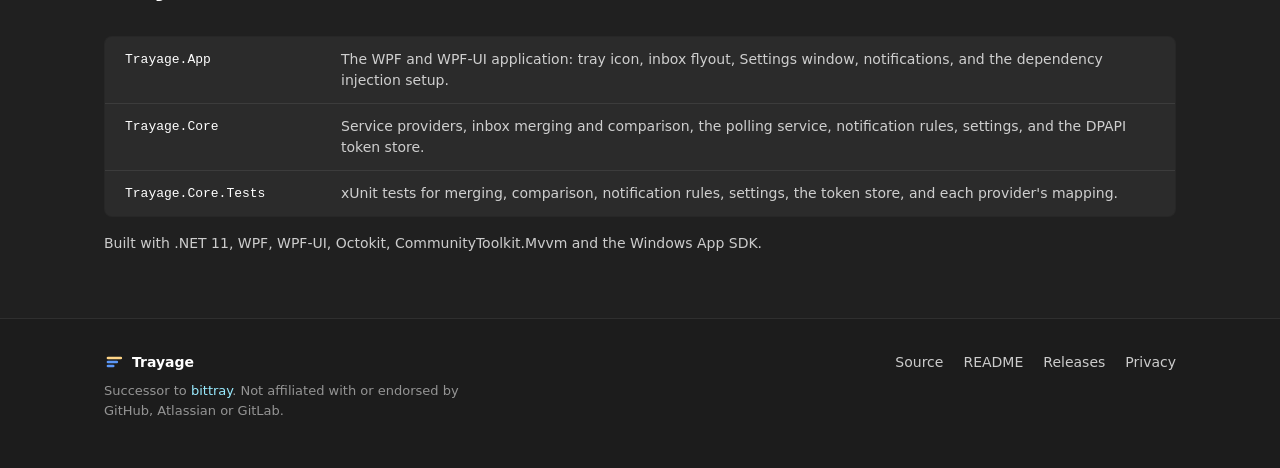
==== commit 926e73ae: "docs(site): rebuild the site to match the app's Fluent UI - Use the WPF-UI dark theme colours, Segoe" ====
--- a/docs/index.html
+++ b/docs/index.html
@@ -4,10 +4,10 @@
   <meta charset="utf-8" />
   <meta name="viewport" content="width=device-width, initial-scale=1" />
 
-  <!-- Content Security Policy: deny everything by default; allow only self,
-       inline data-URI images, and Google Fonts (stylesheet + font files).
-       No scripts are used, so script execution stays blocked. -->
-  <meta http-equiv="Content-Security-Policy" content="default-src 'none'; base-uri 'none'; img-src 'self' data:; style-src 'self' https://fonts.googleapis.com; font-src https://fonts.gstatic.com; script-src 'self'; connect-src https://api.github.com; form-action 'none'; frame-ancestors 'none'" />
+  <!-- Content Security Policy: deny everything by default; allow only self and
+       inline data-URI images. Fonts are the visitor's system fonts, so nothing is
+       loaded from a third party. app.js may call the GitHub releases API. -->
+  <meta http-equiv="Content-Security-Policy" content="default-src 'none'; base-uri 'none'; img-src 'self' data:; style-src 'self'; script-src 'self'; connect-src https://api.github.com; form-action 'none'; frame-ancestors 'none'" />
 
   <!-- Device / Permissions policy: this page needs no device capabilities, so
        deny them all. (Honoured when served with headers; declared here as intent.) -->
@@ -15,29 +15,52 @@
 
   <meta name="referrer" content="strict-origin-when-cross-origin" />
   <meta name="color-scheme" content="dark" />
-  <meta name="description" content="Trayage — a .NET 11 Windows tray app that unifies your GitHub, Bitbucket Cloud and GitLab inbox across as many accounts as you like, and raises native toast notifications." />
-
-  <title>Trayage — your GitHub, Bitbucket &amp; GitLab inbox, in the tray</title>
-
-  <link rel="icon" href="data:image/svg+xml,%3Csvg xmlns='http://www.w3.org/2000/svg' viewBox='0 0 32 32'%3E%3Crect width='32' height='32' rx='7' fill='%23161b23'/%3E%3Cg stroke-width='4.32' stroke-linecap='round'%3E%3Cline x1='6.4' y1='9.6' x2='26.88' y2='9.6' stroke='%23ffd587'/%3E%3Cline x1='6.4' y1='16' x2='20.48' y2='16' stroke='%235b97f7'/%3E%3Cline x1='6.4' y1='22.4' x2='14.72' y2='22.4' stroke='%235b97f7'/%3E%3C/g%3E%3C/svg%3E" />
-
-  <link rel="preconnect" href="https://fonts.googleapis.com" />
-  <link rel="preconnect" href="https://fonts.gstatic.com" crossorigin />
-  <link href="https://fonts.googleapis.com/css2?family=Bricolage+Grotesque:opsz,wght@12..96,600;12..96,700;12..96,800&family=Hanken+Grotesk:wght@400;500;600&family=JetBrains+Mono:wght@400;500&display=swap" rel="stylesheet" />
+  <meta name="description" content="Trayage is a Windows tray app that collects notifications from GitHub, Bitbucket Cloud and GitLab, across any number of accounts, into one inbox and shows Windows notifications for new activity." />
+
+  <title>Trayage: GitHub, Bitbucket and GitLab notifications in the Windows tray</title>
+
+  <link rel="icon" href="data:image/svg+xml,%3Csvg xmlns='http://www.w3.org/2000/svg' viewBox='0 0 32 32'%3E%3Crect width='32' height='32' rx='7' fill='%23202020'/%3E%3Cg stroke-width='4.32' stroke-linecap='round'%3E%3Cline x1='6.4' y1='9.6' x2='26.88' y2='9.6' stroke='%23ffd587'/%3E%3Cline x1='6.4' y1='16' x2='20.48' y2='16' stroke='%235b97f7'/%3E%3Cline x1='6.4' y1='22.4' x2='14.72' y2='22.4' stroke='%235b97f7'/%3E%3C/g%3E%3C/svg%3E" />
   <link rel="stylesheet" href="styles.css" />
 </head>
 <body>
 
+  <!-- Icons: Fluent System Icons (Regular) glyphs from the WPF-UI font the app uses,
+       and the provider marks from Themes/BrandIcons.xaml. -->
+  <svg class="sprite" aria-hidden="true" focusable="false">
+    <symbol id="i-download" viewBox="0 0 24 24"><path d="M18.240000000000002 20.496Q18.576 20.496 18.792 20.712Q19.008 20.928 19.008 21.240000000000002Q19.008 21.552 18.792 21.768Q18.576 21.984 18.240000000000002 21.984H5.232Q4.944 21.984 4.728 21.768Q4.5120000000000005 21.552 4.5120000000000005 21.240000000000002Q4.5120000000000005 20.928 4.728 20.712Q4.944 20.496 5.232 20.496ZM11.664 2.0159999999999982H11.76Q12.048 2.0159999999999982 12.24 2.2079999999999984Q12.432 2.3999999999999986 12.48 2.6400000000000006V16.464L16.224 12.72Q16.416 12.528 16.704 12.504000000000001Q16.992 12.48 17.184 12.672L17.28 12.72Q17.472 12.911999999999999 17.496000000000002 13.2Q17.52 13.488 17.376 13.68L12.288 18.768Q12.096 18.96 11.808 18.984Q11.52 19.008 11.328 18.864L6.24 13.776Q6.0 13.584 6.0 13.296Q6.0 13.008 6.192 12.768Q6.384 12.528 6.672000000000001 12.504000000000001Q6.96 12.48 7.2 12.672L10.992 16.416V2.7360000000000007Q10.992 2.4959999999999987 11.184000000000001 2.2799999999999994Q11.376 2.064 11.664 2.0159999999999982H11.76Z"/></symbol>
+    <symbol id="i-mailreadmultiple" viewBox="0 0 24 24"><path d="M11.376 1.823999999999998Q10.992 1.631999999999998 10.656 1.823999999999998L2.832 6.096Q2.448 6.3359999999999985 2.232 6.696Q2.016 7.056000000000001 2.016 7.4879999999999995V15.744Q2.016 17.088 2.952 18.048000000000002Q3.888 19.008 5.232 19.008H16.752Q18.096 19.008 19.056 18.048000000000002Q20.016000000000002 17.088 20.016000000000002 15.744V7.4879999999999995Q20.016000000000002 7.056000000000001 19.776000000000003 6.672000000000001Q19.536 6.288 19.152 6.096ZM10.992 11.136 3.84 7.248000000000001 10.992 3.3599999999999994 18.144000000000002 7.248000000000001ZM11.376 12.672 18.48 8.783999999999999V15.744Q18.48 16.464 17.976 16.991999999999997Q17.472 17.52 16.752 17.52H5.232Q4.5120000000000005 17.52 4.008 16.991999999999997Q3.504 16.464 3.504 15.744V8.783999999999999L10.656 12.672Q10.992 12.863999999999999 11.376 12.672ZM21.024 7.4879999999999995Q21.696 7.968 22.104 8.687999999999999Q22.512 9.408 22.512 10.272V16.272Q22.512 17.664 21.792 18.864Q21.072 20.064 19.872 20.784Q18.672 21.504 17.232 21.504H8.256Q7.44 21.504 6.696 21.096Q5.952 20.688 5.5200000000000005 20.016H17.232Q18.816 20.016 19.896 18.912Q20.976 17.808 21.024 16.272Z"/></symbol>
+    <symbol id="i-sync" viewBox="0 0 24 24"><path d="M16.272000000000002 5.184000000000001Q16.080000000000002 5.4239999999999995 16.104 5.735999999999999Q16.128 6.047999999999998 16.416 6.239999999999998Q18.144000000000002 7.584 18.864 9.696Q19.584 11.808 18.984 13.943999999999999Q18.384 16.08 16.704 17.52Q15.024000000000001 18.96 12.816 19.2L13.488 18.528Q13.68 18.336 13.68 18.024Q13.68 17.712 13.488 17.496000000000002Q13.296000000000001 17.28 13.008000000000001 17.256Q12.72 17.232 12.48 17.375999999999998L10.416 19.488Q10.224 19.68 10.2 19.944Q10.176 20.208 10.32 20.448L12.432 22.512Q12.624 22.752 12.912 22.752Q13.200000000000001 22.752 13.416 22.56Q13.632 22.368 13.68 22.08Q13.728 21.792 13.536 21.552L12.72 20.736Q15.408 20.496 17.52 18.768Q19.632 17.04 20.4 14.448Q21.168 11.856 20.304000000000002 9.264Q19.44 6.672000000000001 17.28 5.039999999999999Q17.04 4.847999999999999 16.728 4.895999999999999Q16.416 4.943999999999999 16.272000000000002 5.184000000000001ZM10.512 1.4879999999999995Q10.32 1.6799999999999997 10.32 1.991999999999999Q10.32 2.3039999999999985 10.512 2.5440000000000005L11.28 3.2639999999999993Q8.64 3.5040000000000013 6.5520000000000005 5.16Q4.464 6.815999999999999 3.648 9.384Q2.832 11.952 3.6 14.495999999999999Q4.368 17.04 6.432 18.768Q6.672 18.96 6.984 18.936Q7.296 18.912 7.4879999999999995 18.671999999999997Q7.68 18.432 7.656000000000001 18.119999999999997Q7.632000000000001 17.808 7.392 17.616Q5.712 16.224 5.064 14.112Q4.416 12.0 5.04 9.911999999999999Q5.664 7.823999999999998 7.344 6.431999999999999Q9.024000000000001 5.039999999999999 11.184000000000001 4.800000000000001L10.512 5.472000000000001Q10.224 5.759999999999998 10.32 6.191999999999998Q10.416 6.623999999999999 10.847999999999999 6.744Q11.28 6.864000000000001 11.568 6.527999999999999L13.584 4.5120000000000005Q13.824 4.32 13.824 4.007999999999999Q13.824 3.695999999999998 13.584 3.4559999999999995L11.568 1.4879999999999995Q11.376 1.248000000000001 11.064 1.248000000000001Q10.752 1.248000000000001 10.512 1.4879999999999995Z"/></symbol>
+    <symbol id="i-settings" viewBox="0 0 24 24"><path d="M12.0 2.2560000000000002Q13.104000000000001 2.2560000000000002 14.208 2.4959999999999987Q14.448 2.5440000000000005 14.592 2.7360000000000007Q14.736 2.928000000000001 14.784 3.1679999999999993L14.928 4.655999999999999Q15.024000000000001 5.376000000000001 15.624 5.736000000000001Q16.224 6.096 16.896 5.808L18.288 5.184000000000001Q18.48 5.088000000000001 18.72 5.136000000000001Q18.96 5.184000000000001 19.104 5.376000000000001Q20.64 7.007999999999999 21.312 9.168Q21.408 9.36 21.336 9.6Q21.264 9.84 21.072 9.984L19.824 10.895999999999999Q19.248 11.28 19.248 12.0Q19.248 12.72 19.824 13.104L21.072 14.016Q21.264 14.16 21.336 14.4Q21.408 14.64 21.312 14.831999999999999Q20.64 16.992 19.104 18.624Q18.96 18.816 18.72 18.863999999999997Q18.48 18.912 18.288 18.816L16.848 18.192Q16.224 17.904 15.624 18.264Q15.024000000000001 18.624 14.928 19.296L14.784 20.832Q14.736 21.072 14.592 21.264Q14.448 21.456 14.208 21.504Q12.0 22.032 9.792 21.504Q9.552 21.456 9.408 21.264Q9.264 21.072 9.216000000000001 20.832L9.072000000000001 19.296Q8.976 18.624 8.376000000000001 18.287999999999997Q7.776 17.951999999999998 7.152 18.192L5.712 18.816Q5.5200000000000005 18.912 5.28 18.863999999999997Q5.04 18.816 4.896 18.672Q3.36 16.992 2.688 14.831999999999999Q2.592 14.64 2.664 14.4Q2.736 14.16 2.928 14.016L4.176 13.104Q4.752 12.72 4.752 12.0Q4.752 11.28 4.176 10.895999999999999L2.928 9.984Q2.736 9.84 2.664 9.6Q2.592 9.36 2.688 9.168Q3.36 7.007999999999999 4.896 5.376000000000001Q5.04 5.184000000000001 5.28 5.136000000000001Q5.5200000000000005 5.088000000000001 5.712 5.184000000000001L7.152 5.808Q7.776 6.096 8.376000000000001 5.736000000000001Q8.976 5.376000000000001 9.072000000000001 4.655999999999999L9.216000000000001 3.1679999999999993Q9.264 2.928000000000001 9.408 2.7360000000000007Q9.552 2.5440000000000005 9.792 2.4959999999999987Q10.896 2.2560000000000002 12.0 2.2560000000000002ZM12.0 3.7439999999999998Q11.328 3.7439999999999998 10.656 3.887999999999998L10.56 4.847999999999999Q10.464 5.52 10.08 6.096Q9.696 6.672000000000001 9.120000000000001 7.008000000000001Q8.544 7.344000000000001 7.848000000000001 7.392000000000001Q7.152 7.440000000000001 6.5280000000000005 7.152000000000001L5.6160000000000005 6.768000000000001Q4.752 7.823999999999998 4.272 9.072L5.088 9.696Q5.6160000000000005 10.08 5.928000000000001 10.704Q6.24 11.328 6.24 12.0Q6.24 12.672 5.928000000000001 13.296Q5.6160000000000005 13.92 5.088 14.304L4.272 14.927999999999999Q4.752 16.176000000000002 5.6160000000000005 17.232L6.5280000000000005 16.848Q7.152 16.56 7.848000000000001 16.607999999999997Q8.544 16.656 9.120000000000001 16.991999999999997Q9.696 17.328 10.08 17.904Q10.464 18.48 10.56 19.152L10.656 20.16Q12.0 20.352 13.344 20.16L13.44 19.152Q13.536 18.48 13.92 17.904Q14.304 17.328 14.879999999999999 16.991999999999997Q15.456 16.656 16.152 16.607999999999997Q16.848 16.56 17.472 16.848L18.384 17.232Q19.248 16.176000000000002 19.728 14.927999999999999L18.912 14.304Q18.384 13.92 18.072000000000003 13.296Q17.76 12.672 17.76 12.0Q17.76 11.328 18.072000000000003 10.704Q18.384 10.08 18.912 9.696L19.728 9.072Q19.248 7.823999999999998 18.384 6.768000000000001L17.472 7.152000000000001Q16.848 7.440000000000001 16.152 7.392000000000001Q15.456 7.344000000000001 14.879999999999999 7.008000000000001Q14.304 6.672000000000001 13.92 6.096Q13.536 5.52 13.44 4.847999999999999L13.344 3.887999999999998Q12.672 3.7439999999999998 12.0 3.7439999999999998ZM12.0 8.256Q13.536 8.256 14.64 9.36Q15.744 10.464 15.744 12.0Q15.744 13.536 14.64 14.64Q13.536 15.744 12.0 15.744Q10.464 15.744 9.36 14.64Q8.256 13.536 8.256 12.0Q8.256 10.464 9.36 9.36Q10.464 8.256 12.0 8.256ZM12.0 9.744Q11.088000000000001 9.744 10.416 10.416Q9.744 11.088 9.744 12.0Q9.744 12.911999999999999 10.416 13.584Q11.088000000000001 14.256 12.0 14.256Q12.912 14.256 13.584 13.584Q14.256 12.911999999999999 14.256 12.0Q14.256 11.088 13.584 10.416Q12.912 9.744 12.0 9.744Z"/></symbol>
+    <symbol id="i-chevrondown" viewBox="0 0 24 24"><path d="M4.272 9.312Q4.6080000000000005 8.975999999999999 5.016 8.975999999999999Q5.424 8.975999999999999 5.712 9.312L12.0 15.6L18.288 9.312Q18.576 8.975999999999999 18.984 8.975999999999999Q19.392 8.975999999999999 19.704 9.288Q20.016000000000002 9.6 20.016000000000002 10.008Q20.016000000000002 10.416 19.728 10.703999999999999L12.72 17.712Q12.432 18.0 12.0 18.0Q11.568 18.0 11.28 17.712L4.272 10.703999999999999Q3.984 10.416 3.984 10.008Q3.984 9.6 4.272 9.312Z"/></symbol>
+    <symbol id="i-chevronup" viewBox="0 0 24 24"><path d="M4.272 14.688Q4.6080000000000005 15.024 5.016 15.024Q5.424 15.024 5.712 14.688L12.0 8.4L18.288 14.688Q18.576 15.024 18.984 15.024Q19.392 15.024 19.704 14.712Q20.016000000000002 14.4 20.016000000000002 13.992Q20.016000000000002 13.584 19.728 13.296L12.72 6.288Q12.432 6.0 12.0 6.0Q11.568 6.0 11.28 6.288L4.272 13.296Q3.984 13.584 3.984 13.992Q3.984 14.4 4.272 14.688Z"/></symbol>
+    <symbol id="i-branchfork" viewBox="0 0 24 24"><path d="M10.992 5.52Q10.992 6.815999999999999 10.152000000000001 7.799999999999999Q9.312 8.783999999999999 8.016 8.975999999999999V11.52H14.256Q15.168000000000001 11.52 15.84 10.847999999999999Q16.512 10.176 16.512 9.264V8.831999999999999Q15.264000000000001 8.496 14.568000000000001 7.392Q13.872 6.288 14.064 4.991999999999999Q14.256 3.695999999999998 15.216000000000001 2.855999999999998Q16.176000000000002 2.0159999999999982 17.520000000000003 2.0159999999999982Q18.864 2.0159999999999982 19.872 2.951999999999998Q20.88 3.887999999999998 21.0 5.2559999999999985Q21.12 6.623999999999999 20.232 7.703999999999999Q19.344 8.783999999999999 18.0 8.975999999999999V9.264Q18.0 10.799999999999999 16.896 11.904Q15.792 13.008 14.256 13.008H8.016V15.024Q9.312 15.216 10.176 16.248Q11.040000000000001 17.28 10.992 18.624000000000002Q10.944 19.968 10.008000000000001 20.927999999999997Q9.072000000000001 21.887999999999998 7.752000000000001 21.983999999999998Q6.432 22.08 5.376 21.264Q4.32 20.448 4.056 19.128Q3.7920000000000003 17.808 4.5120000000000005 16.656Q5.232 15.504 6.48 15.168V8.831999999999999Q5.232 8.496 4.536 7.392Q3.84 6.288 4.032 4.991999999999999Q4.224 3.695999999999998 5.208 2.855999999999998Q6.192 2.0159999999999982 7.488 2.0159999999999982Q8.928 2.0159999999999982 9.96 3.023999999999999Q10.992 4.032 10.992 5.52ZM7.488 7.4879999999999995Q8.352 7.4879999999999995 8.928 6.911999999999999Q9.504 6.3359999999999985 9.504 5.495999999999999Q9.504 4.655999999999999 8.928 4.08Q8.352 3.5040000000000013 7.5120000000000005 3.5040000000000013Q6.672 3.5040000000000013 6.096 4.08Q5.5200000000000005 4.655999999999999 5.5200000000000005 5.495999999999999Q5.5200000000000005 6.3359999999999985 6.096 6.911999999999999Q6.672 7.4879999999999995 7.488 7.4879999999999995ZM17.52 7.4879999999999995Q18.336000000000002 7.4879999999999995 18.912 6.911999999999999Q19.488 6.3359999999999985 19.488 5.495999999999999Q19.488 4.655999999999999 18.912 4.08Q18.336000000000002 3.5040000000000013 17.496000000000002 3.5040000000000013Q16.656 3.5040000000000013 16.08 4.08Q15.504 4.655999999999999 15.504 5.495999999999999Q15.504 6.3359999999999985 16.08 6.911999999999999Q16.656 7.4879999999999995 17.52 7.4879999999999995ZM9.504 18.48Q9.504 17.664 8.928 17.088Q8.352 16.512 7.5120000000000005 16.512Q6.672 16.512 6.096 17.088Q5.5200000000000005 17.664 5.5200000000000005 18.504Q5.5200000000000005 19.344 6.096 19.92Q6.672 20.496 7.5120000000000005 20.496Q8.352 20.496 8.928 19.92Q9.504 19.344 9.504 18.48Z"/></symbol>
+    <symbol id="i-mention" viewBox="0 0 24 24"><path d="M12.0 2.0159999999999982Q14.736 2.0159999999999982 17.016 3.3599999999999994Q19.296 4.704000000000001 20.64 6.984Q21.984 9.264 21.984 12.0Q21.984 14.256 20.904000000000003 15.648Q19.824 17.04 18.240000000000002 17.04Q17.28 17.04 16.464 16.488Q15.648 15.936 15.120000000000001 14.927999999999999Q14.496 15.888 13.56 16.44Q12.624 16.992 11.52 16.992Q10.224 16.992 9.192 16.32Q8.16 15.648 7.584 14.495999999999999Q7.008 13.344 7.008 12.0Q7.008 10.656 7.584 9.504000000000001Q8.16 8.352 9.192 7.68Q10.224 7.007999999999999 11.52 7.007999999999999Q13.248000000000001 7.007999999999999 14.496 8.256V7.727999999999998Q14.496 7.440000000000001 14.712 7.224Q14.928 7.007999999999999 15.24 7.007999999999999Q15.552 7.007999999999999 15.768 7.224Q15.984 7.440000000000001 15.984 7.727999999999998V12.0Q15.984 13.776 16.8 14.736Q17.424 15.504 18.264 15.504Q19.104 15.504 19.728 14.736Q20.496 13.776 20.496 12.0Q20.496 9.216 18.863999999999997 6.983999999999999Q17.232 4.751999999999999 14.568 3.911999999999999Q11.904 3.071999999999999 9.264 3.959999999999999Q6.6240000000000006 4.847999999999999 5.04 7.127999999999999Q3.456 9.408 3.504 12.192Q3.552 14.975999999999999 5.256 17.183999999999997Q6.96 19.392 9.624 20.16Q12.288 20.928 14.88 20.016Q15.36 19.823999999999998 15.744 20.16Q16.032 20.448 15.96 20.832Q15.888 21.216 15.552 21.36Q13.824 21.984 12.0 21.984Q9.264 21.984 6.984 20.64Q4.704 19.296 3.36 17.016Q2.016 14.736 2.016 12.0Q2.016 9.264 3.36 6.984Q4.704 4.704000000000001 6.984 3.3599999999999994Q9.264 2.0159999999999982 12.0 2.0159999999999982ZM11.52 8.496Q10.272 8.496 9.384 9.504000000000001Q8.496 10.512 8.496 12.0Q8.496 13.488 9.384 14.495999999999999Q10.272 15.504 11.496 15.504Q12.72 15.504 13.608 14.495999999999999Q14.496 13.488 14.496 12.0Q14.496 10.512 13.608 9.504000000000001Q12.72 8.496 11.52 8.496Z"/></symbol>
+    <symbol id="i-eye" viewBox="0 0 24 24"><path d="M12.0 9.024Q13.68 9.024 14.832 10.175999999999998Q15.984 11.328 15.984 12.984Q15.984 14.64 14.832 15.816Q13.68 16.992 12.0 16.992Q10.32 16.992 9.168 15.816Q8.016 14.64 8.016 12.984Q8.016 11.328 9.168 10.175999999999998Q10.32 9.024 12.0 9.024ZM12.0 10.512Q10.944 10.512 10.224 11.232Q9.504 11.952 9.504 13.008Q9.504 14.064 10.224 14.783999999999999Q10.944 15.504 12.0 15.504Q13.056000000000001 15.504 13.776 14.783999999999999Q14.496 14.064 14.496 13.008Q14.496 11.952 13.776 11.232Q13.056000000000001 10.512 12.0 10.512ZM12.0 5.52Q14.256 5.52 16.296 6.48Q18.336000000000002 7.440000000000001 19.752000000000002 9.168Q21.168 10.895999999999999 21.696 13.056Q21.792 13.344 21.624000000000002 13.632Q21.456 13.92 21.144 13.992Q20.832 14.064 20.568 13.896Q20.304000000000002 13.728 20.256 13.44Q19.536 10.608 17.232 8.808Q14.928 7.007999999999999 12.0 7.007999999999999Q9.072000000000001 7.007999999999999 6.768000000000001 8.808Q4.464 10.608 3.744 13.44Q3.648 13.872 3.24 13.992Q2.832 14.112 2.52 13.8Q2.208 13.488 2.3040000000000003 13.056Q2.832 10.847999999999999 4.272 9.144Q5.712 7.440000000000001 7.728 6.48Q9.744 5.52 12.0 5.52Z"/></symbol>
+    <symbol id="i-persontag" viewBox="0 0 24 24"><path d="M10.992 14.016V15.504H4.272Q3.936 15.504 3.7199999999999998 15.719999999999999Q3.504 15.936 3.504 16.224V16.8Q3.504 17.664 4.032 18.288Q5.952 20.496 9.984 20.496Q11.664 20.496 12.96 20.112000000000002L14.112 21.312Q12.336 21.984 9.984 21.984Q5.232 21.984 2.88 19.248Q2.016 18.192 2.016 16.8V16.224Q2.016 15.312 2.664 14.664Q3.3120000000000003 14.016 4.272 14.016ZM15.024000000000001 7.007999999999999Q14.976 5.663999999999998 14.304 4.511999999999999Q13.632 3.3599999999999994 12.504 2.687999999999999Q11.376 2.0159999999999982 10.008 2.0159999999999982Q8.64 2.0159999999999982 7.488 2.687999999999999Q6.336 3.3599999999999994 5.664 4.511999999999999Q4.992 5.663999999999998 4.992 7.007999999999999Q4.992 8.352 5.664 9.504000000000001Q6.336 10.656 7.488 11.328Q8.64 12.0 10.008 12.0Q11.376 12.0 12.504 11.328Q13.632 10.656 14.328 9.504000000000001Q15.024000000000001 8.352 15.024000000000001 7.007999999999999ZM6.48 7.007999999999999Q6.48 6.047999999999998 6.960000000000001 5.231999999999999Q7.44 4.416 8.256 3.960000000000001Q9.072000000000001 3.5040000000000013 10.008000000000001 3.5040000000000013Q10.944 3.5040000000000013 11.760000000000002 3.960000000000001Q12.576 4.416 13.032 5.231999999999999Q13.488 6.047999999999998 13.488 7.007999999999999Q13.488 8.448 12.456 9.48Q11.424 10.512 9.984 10.512Q8.544 10.512 7.5120000000000005 9.48Q6.48 8.448 6.48 7.007999999999999ZM16.56 22.416 12.576 18.336Q12.0 17.759999999999998 12.0 16.944V14.016Q12.0 13.152 12.576 12.576Q13.152000000000001 12.0 14.016 12.0H16.896Q17.76 12.0 18.336000000000002 12.576L22.416 16.608Q22.992 17.184 22.992 18.0Q22.992 18.816 22.416 19.392L19.44 22.416Q18.816 22.992 17.976 22.992Q17.136 22.992 16.56 22.416ZM14.976 15.984Q15.408 15.984 15.696 15.696Q15.984 15.408 15.984 15.0Q15.984 14.592 15.696 14.304Q15.408 14.016 15.0 14.016Q14.592 14.016 14.304 14.304Q14.016 14.592 14.016 15.0Q14.016 15.408 14.304 15.696Q14.592 15.984 14.976 15.984Z"/></symbol>
+    <symbol id="i-wifi" viewBox="0 0 24 24"><path d="M17.76 10.751999999999999Q18.672 11.664 19.248 12.815999999999999Q19.44 13.2 19.200000000000003 13.559999999999999Q18.96 13.92 18.528 13.896Q18.096 13.872 17.904 13.488Q17.424 12.576 16.704 11.808Q15.552 10.703999999999999 14.064 10.224Q12.576 9.744 11.016 9.984Q9.456 10.224 8.184 11.16Q6.912 12.096 6.192 13.488Q6.0 13.872 5.568 13.896Q5.136 13.92 4.896 13.559999999999999Q4.656 13.2 4.848 12.815999999999999Q5.712 11.088 7.296 9.936Q8.88 8.783999999999999 10.776 8.472Q12.672 8.16 14.520000000000001 8.76Q16.368000000000002 9.36 17.76 10.751999999999999ZM15.648 13.824Q16.32 14.496 16.704 15.408Q16.848 15.696 16.728 15.983999999999998Q16.608 16.272 16.32 16.392Q16.032 16.512 15.744 16.392Q15.456 16.272 15.36 15.984Q15.072000000000001 15.36 14.592 14.879999999999999Q13.536 13.824 12.048 13.824Q10.56 13.824 9.504 14.879999999999999Q9.024000000000001 15.36 8.736 15.984Q8.592 16.416 8.16 16.464Q7.728 16.512 7.464 16.152Q7.2 15.792 7.392 15.408Q7.776 14.496 8.448 13.824Q9.408 12.863999999999999 10.728 12.504Q12.048 12.144 13.368 12.504Q14.688 12.863999999999999 15.648 13.824ZM20.448 8.256Q21.216 9.024 21.84 9.984Q22.128 10.32 21.936 10.728Q21.744 11.136 21.311999999999998 11.16Q20.88 11.184 20.64 10.847999999999999Q20.064 10.032 19.392 9.36Q17.376 7.344000000000001 14.688 6.6240000000000006Q12.0 5.904 9.312000000000001 6.6240000000000006Q6.6240000000000006 7.344000000000001 4.6080000000000005 9.36Q3.984 9.984 3.408 10.799999999999999Q3.216 11.088 2.904 11.136Q2.592 11.184 2.3520000000000003 10.991999999999999Q2.112 10.799999999999999 2.04 10.512Q1.968 10.224 2.16 9.984Q2.832 9.024 3.552 8.256Q5.856 6.0 8.928 5.183999999999999Q12.0 4.3679999999999986 15.072000000000001 5.183999999999999Q18.144000000000002 6.0 20.448 8.256ZM13.056000000000001 16.416Q13.488 16.896 13.488 17.52Q13.488 18.144 13.056000000000001 18.576Q12.624 19.008 12.0 19.008Q11.376 19.008 10.943999999999999 18.576Q10.512 18.144 10.512 17.52Q10.512 16.896 10.943999999999999 16.44Q11.376 15.984 12.0 15.984Q12.624 15.984 13.056000000000001 16.416Z"/></symbol>
+    <symbol id="i-speaker" viewBox="0 0 24 24"><path d="M15.024000000000001 4.2719999999999985Q15.024000000000001 3.7439999999999998 14.664000000000001 3.3840000000000003Q14.304 3.024000000000001 13.8 3.0Q13.296000000000001 2.975999999999999 12.912 3.312000000000001L8.448 7.295999999999999Q8.208 7.4879999999999995 7.92 7.4879999999999995H4.272Q3.3120000000000003 7.4879999999999995 2.664 8.16Q2.016 8.831999999999999 2.016 9.744V14.256Q2.016 15.168 2.664 15.84Q3.3120000000000003 16.512 4.272 16.512H7.92Q8.208 16.512 8.448 16.704L12.912 20.688Q13.296000000000001 21.024 13.8 21.0Q14.304 20.976 14.64 20.616Q14.976 20.256 14.976 19.728V4.2719999999999985ZM9.408 8.448 13.488 4.800000000000001V19.2L9.408 15.552Q8.784 14.975999999999999 7.92 14.975999999999999H4.272Q3.936 14.975999999999999 3.7199999999999998 14.76Q3.504 14.544 3.504 14.256V9.744Q3.504 9.456 3.7199999999999998 9.216Q3.936 8.975999999999999 4.272 8.975999999999999H7.92Q8.784 8.975999999999999 9.408 8.448ZM19.008 5.904Q19.248 5.712 19.560000000000002 5.76Q19.872 5.808 20.064 6.047999999999998Q21.984 8.687999999999999 21.984 12.0Q21.984 15.312 20.064 17.951999999999998Q19.776 18.288 19.344 18.240000000000002Q18.912 18.192 18.744 17.808Q18.576 17.424 18.816 17.04Q20.496 14.783999999999999 20.496 12.0Q20.496 9.216 18.816 6.960000000000001Q18.672 6.719999999999999 18.695999999999998 6.4079999999999995Q18.72 6.096 19.008 5.904ZM17.136 8.352Q17.424 8.208 17.712 8.304Q18.0 8.4 18.144000000000002 8.687999999999999Q19.008 10.224 19.008 12.0Q19.008 13.776 18.144000000000002 15.312Q18.0 15.6 17.712 15.696Q17.424 15.792 17.136 15.648Q16.848 15.504 16.776 15.192Q16.704 14.879999999999999 16.848 14.592Q17.52 13.392 17.52 12.0Q17.52 10.608 16.848 9.408Q16.704 9.12 16.776 8.808Q16.848 8.496 17.136 8.352Z"/></symbol>
+    <symbol id="m-gh" viewBox="0 0 24 24"><path d="M12 .297c-6.63 0-12 5.373-12 12 0 5.303 3.438 9.8 8.205 11.385.6.113.82-.258.82-.577 0-.285-.01-1.04-.015-2.04-3.338.724-4.042-1.61-4.042-1.61C4.422 18.07 3.633 17.7 3.633 17.7c-1.087-.744.084-.729.084-.729 1.205.084 1.838 1.236 1.838 1.236 1.07 1.835 2.809 1.305 3.495.998.108-.776.417-1.305.76-1.605-2.665-.305-5.467-1.334-5.467-5.931 0-1.311.469-2.381 1.236-3.221-.124-.303-.535-1.524.117-3.176 0 0 1.008-.322 3.301 1.23.957-.266 1.983-.399 3.003-.404 1.02.005 2.047.138 3.006.404 2.291-1.552 3.297-1.23 3.297-1.23.653 1.653.242 2.874.118 3.176.77.84 1.235 1.91 1.235 3.221 0 4.609-2.807 5.624-5.479 5.921.43.372.823 1.102.823 2.222 0 1.606-.014 2.898-.014 3.293 0 .322.216.694.825.576C20.565 22.092 24 17.592 24 12.297c0-6.627-5.373-12-12-12z"/></symbol>
+    <symbol id="m-bb" viewBox="0 0 24 24"><path d="M.778 1.213a.768.768 0 00-.768.892l3.263 19.81c.084.5.515.868 1.022.873H19.95a.772.772 0 00.77-.646l3.27-20.03a.768.768 0 00-.768-.891zM14.52 15.53H9.522L8.17 8.466h7.561z"/></symbol>
+    <symbol id="m-gl" viewBox="0 0 24 24"><path d="M23.6004 9.5927l-.0337-.0862L20.3 .9814a.851.851 0 00-.3362-.405.8748.8748 0 00-.9997.0539.8748.8748 0 00-.29.4399l-2.2055 6.748H7.5375l-2.2057-6.748a.8573.8573 0 00-.29-.4412.8748.8748 0 00-.9997-.0537.8585.8585 0 00-.3362.4049L.4332 9.5015l-.0325.0862a6.0657 6.0657 0 002.0119 7.0105l.0113.0087.0301.0213 4.976 3.7264 2.462 1.8633 1.4995 1.1321a1.0085 1.0085 0 001.2197 0l1.4995-1.1321 2.462-1.8633 5.006-3.7489.0125-.01a6.0682 6.0682 0 002.0094-7.003z"/></symbol>
+    <symbol id="i-person" viewBox="0 0 24 24"><path d="M17.76 14.016Q18.672 14.016 19.344 14.664Q20.016000000000002 15.312 20.016000000000002 16.272V16.848Q20.016000000000002 18.192 19.104 19.248Q16.752 21.984 12.0 21.984Q7.248 21.984 4.896 19.248Q3.984 18.192 3.984 16.848V16.272Q3.984 15.312 4.656000000000001 14.664Q5.328 14.016 6.24 14.016ZM17.76 15.504H6.24Q5.952 15.504 5.736000000000001 15.719999999999999Q5.5200000000000005 15.936 5.5200000000000005 16.272V16.848Q5.5200000000000005 17.664 6.048 18.288Q7.92 20.496 12.0 20.496Q16.080000000000002 20.496 17.952 18.288Q18.48 17.664 18.48 16.848V16.272Q18.48 15.936 18.264000000000003 15.719999999999999Q18.048000000000002 15.504 17.76 15.504ZM12.0 2.0159999999999982Q13.344 2.0159999999999982 14.495999999999999 2.687999999999999Q15.648 3.3599999999999994 16.32 4.511999999999999Q16.992 5.663999999999998 16.992 7.007999999999999Q16.992 8.352 16.32 9.504000000000001Q15.648 10.656 14.495999999999999 11.328Q13.344 12.0 12.0 12.0Q10.656 12.0 9.504000000000001 11.328Q8.352 10.656 7.68 9.504000000000001Q7.008 8.352 7.008 7.007999999999999Q7.008 5.663999999999998 7.68 4.511999999999999Q8.352 3.3599999999999994 9.504000000000001 2.687999999999999Q10.656 2.0159999999999982 12.0 2.0159999999999982ZM12.0 3.5040000000000013Q11.040000000000001 3.5040000000000013 10.248000000000001 3.984Q9.456 4.463999999999999 8.975999999999999 5.2559999999999985Q8.496 6.047999999999998 8.496 6.983999999999998Q8.496 7.919999999999998 8.975999999999999 8.735999999999999Q9.456 9.552 10.248000000000001 10.032Q11.040000000000001 10.512 12.0 10.512Q13.44 10.512 14.472 9.48Q15.504 8.448 15.504 7.007999999999999Q15.504 5.567999999999998 14.472 4.536Q13.44 3.5040000000000013 12.0 3.5040000000000013Z"/></symbol>
+    <symbol id="i-alert" viewBox="0 0 24 24"><path d="M12.0 2.0159999999999982Q13.968 2.0159999999999982 15.672 2.975999999999999Q17.376 3.936 18.408 5.5920000000000005Q19.44 7.248000000000001 19.488 9.264V13.584L20.88 16.752Q21.168 17.375999999999998 20.784 17.927999999999997Q20.400000000000002 18.48 19.728 18.48H15.024000000000001Q15.024000000000001 19.728 14.16 20.592Q13.296000000000001 21.456 12.072000000000001 21.503999999999998Q10.848 21.552 9.96 20.712Q9.072000000000001 19.872 9.024000000000001 18.672V18.48H4.272Q3.6 18.48 3.24 17.927999999999997Q2.88 17.375999999999998 3.12 16.752L4.5120000000000005 13.584V9.504Q4.5120000000000005 7.440000000000001 5.5200000000000005 5.736000000000001Q6.5280000000000005 4.032 8.232 3.023999999999999Q9.936 2.0159999999999982 12.0 2.0159999999999982ZM13.488 18.48H10.512Q10.512 19.104 10.92 19.536Q11.328 19.968 11.928 19.991999999999997Q12.528 20.016 12.984 19.631999999999998Q13.44 19.248 13.488 18.624ZM12.0 3.5040000000000013Q10.368 3.5040000000000013 9.0 4.296000000000001Q7.632000000000001 5.088000000000001 6.816000000000001 6.48Q6.0 7.872 6.0 9.504V13.92L4.656 16.992H19.344L18.0 13.92V9.264Q17.952 7.68 17.136000000000003 6.359999999999999Q16.32 5.039999999999999 14.952 4.272Q13.584 3.5040000000000013 12.0 3.5040000000000013Z"/></symbol>
+    <symbol id="i-mail" viewBox="0 0 24 24"><path d="M5.232 3.983999999999998H18.768Q20.064 3.983999999999998 21.0 4.871999999999998Q21.936 5.759999999999998 21.984 7.056000000000001V16.752Q21.984 18.048000000000002 21.096000000000004 18.984Q20.208000000000002 19.92 18.912 20.016H5.232Q3.936 20.016 3.0 19.128Q2.064 18.240000000000002 2.016 16.944V7.248000000000001Q2.016 5.951999999999998 2.904 5.015999999999998Q3.7920000000000003 4.079999999999998 5.088 3.983999999999998H18.768ZM20.496 9.36 12.336 13.68Q12.048 13.824 11.76 13.728L3.504 9.36V16.752Q3.504 17.424 3.96 17.927999999999997Q4.416 18.432 5.088 18.48H18.768Q19.44 18.48 19.944000000000003 18.024Q20.448 17.567999999999998 20.496 16.896ZM18.768 5.52H5.232Q4.5600000000000005 5.52 4.056 5.975999999999999Q3.552 6.431999999999999 3.504 7.103999999999999V7.68L12.0 12.144L20.496 7.68V7.248000000000001Q20.496 6.5760000000000005 20.04 6.071999999999999Q19.584 5.567999999999998 18.912 5.52Z"/></symbol>
+    <symbol id="i-info" viewBox="0 0 24 24"><path d="M12.0 2.0159999999999982Q14.736 2.0159999999999982 17.016 3.3599999999999994Q19.296 4.704000000000001 20.64 6.984Q21.984 9.264 21.984 12.0Q21.984 14.736 20.64 17.016Q19.296 19.296 17.016 20.64Q14.736 21.984 12.0 21.984Q9.264 21.984 6.984 20.64Q4.704 19.296 3.36 17.016Q2.016 14.736 2.016 12.0Q2.016 9.264 3.36 6.984Q4.704 4.704000000000001 6.984 3.3599999999999994Q9.264 2.0159999999999982 12.0 2.0159999999999982ZM12.0 3.5040000000000013Q9.696 3.4559999999999995 7.704 4.607999999999999Q5.712 5.759999999999998 4.56 7.727999999999999Q3.408 9.696 3.408 12.0Q3.408 14.304 4.56 16.272000000000002Q5.712 18.240000000000002 7.704 19.392000000000003Q9.696 20.544 12.0 20.52Q14.304 20.496 16.224 19.344Q18.144000000000002 18.192 19.272000000000002 16.248Q20.400000000000002 14.304 20.400000000000002 12.0Q20.400000000000002 9.696 19.272000000000002 7.752Q18.144000000000002 5.808 16.224 4.656000000000001Q14.304 3.5040000000000013 12.0 3.5040000000000013ZM12.0 10.512Q12.288 10.512 12.528 10.728Q12.768 10.943999999999999 12.768 11.232V16.272Q12.768 16.56 12.528 16.776Q12.288 16.992 12.0 16.992Q11.712 16.992 11.472000000000001 16.776Q11.232000000000001 16.56 11.232000000000001 16.272V11.232Q11.232000000000001 10.943999999999999 11.472000000000001 10.728Q11.712 10.512 12.0 10.512ZM12.0 8.975999999999999Q12.432 8.975999999999999 12.72 8.687999999999999Q13.008000000000001 8.4 13.008000000000001 7.992Q13.008000000000001 7.584 12.72 7.295999999999999Q12.432 7.007999999999999 12.0 7.007999999999999Q11.568 7.007999999999999 11.280000000000001 7.295999999999999Q10.992 7.584 10.992 7.992Q10.992 8.4 11.280000000000001 8.687999999999999Q11.568 8.975999999999999 12.0 8.975999999999999Z"/></symbol>
+    <symbol id="i-more" viewBox="0 0 24 24"><path d="M7.488 12.0Q7.488 12.624 7.056000000000001 13.056000000000001Q6.6240000000000006 13.488 6.0 13.488Q5.376 13.488 4.944000000000001 13.056000000000001Q4.5120000000000005 12.624 4.5120000000000005 12.0Q4.5120000000000005 11.376 4.944000000000001 10.943999999999999Q5.376 10.512 6.0 10.512Q6.6240000000000006 10.512 7.056000000000001 10.943999999999999Q7.488 11.376 7.488 12.0ZM13.488 12.0Q13.488 12.624 13.056000000000001 13.056000000000001Q12.624 13.488 12.0 13.488Q11.376 13.488 10.943999999999999 13.056000000000001Q10.512 12.624 10.512 12.0Q10.512 11.376 10.943999999999999 10.943999999999999Q11.376 10.512 12.0 10.512Q12.624 10.512 13.056000000000001 10.943999999999999Q13.488 11.376 13.488 12.0ZM18.0 13.488Q18.624 13.488 19.055999999999997 13.056000000000001Q19.488 12.624 19.488 12.0Q19.488 11.376 19.055999999999997 10.943999999999999Q18.624 10.512 18.0 10.512Q17.376 10.512 16.944000000000003 10.943999999999999Q16.512 11.376 16.512 12.0Q16.512 12.624 16.944000000000003 13.056000000000001Q17.376 13.488 18.0 13.488Z"/></symbol>
+    <symbol id="i-dismiss" viewBox="0 0 24 24"><path d="M3.888 4.079999999999998 3.984 3.983999999999998Q4.176 3.791999999999998 4.4399999999999995 3.767999999999999Q4.704 3.7439999999999998 4.944 3.887999999999998L12.0 10.943999999999999L18.96 3.983999999999998Q19.2 3.7439999999999998 19.512 3.7439999999999998Q19.824 3.7439999999999998 20.04 3.959999999999999Q20.256 4.175999999999998 20.256 4.4879999999999995Q20.256 4.800000000000001 20.016000000000002 5.039999999999999L13.056000000000001 12.0L20.016000000000002 18.96Q20.208000000000002 19.152 20.232 19.416Q20.256 19.68 20.112000000000002 19.92L20.016000000000002 20.016Q19.824 20.208 19.560000000000002 20.232Q19.296 20.256 19.056 20.112000000000002L12.0 13.056L5.04 20.016Q4.8 20.256 4.4879999999999995 20.256Q4.176 20.256 3.96 20.04Q3.744 19.823999999999998 3.744 19.512Q3.744 19.2 3.984 18.96L10.944 12.0L3.984 5.039999999999999Q3.7920000000000003 4.847999999999999 3.7680000000000002 4.584Q3.744 4.32 3.888 4.079999999999998L3.984 3.983999999999998Z"/></symbol>
+    <symbol id="i-chevrondown16" viewBox="0 0 24 24"><path d="M4.704 8.448Q4.944 8.256 5.256 8.256Q5.5680000000000005 8.256 5.76 8.448L12.0 14.688L18.240000000000002 8.448Q18.432000000000002 8.256 18.744 8.256Q19.056 8.256 19.272 8.472Q19.488 8.687999999999999 19.488 9.0Q19.488 9.312 19.296 9.552L12.528 16.272Q12.288 16.512 12.0 16.512Q11.712 16.512 11.472 16.272L4.704 9.552Q4.5120000000000005 9.312 4.5120000000000005 9.0Q4.5120000000000005 8.687999999999999 4.704 8.448Z"/></symbol>
+  </svg>
+
   <!-- ============ Top bar ============ -->
   <header class="topbar">
     <div class="wrap">
       <div class="brand"><span class="mark" aria-hidden="true"><svg viewBox="0 0 32 32"><g stroke-width="4.32" stroke-linecap="round"><line x1="6.4" y1="9.6" x2="26.88" y2="9.6" stroke="#ffd587"/><line x1="6.4" y1="16" x2="20.48" y2="16" stroke="#5b97f7"/><line x1="6.4" y1="22.4" x2="14.72" y2="22.4" stroke="#5b97f7"/></g></svg></span> Trayage</div>
       <nav class="nav">
         <a href="#features">Features</a>
+        <a href="#providers">Services</a>
         <a href="#how">How it works</a>
-        <a href="#providers">Providers</a>
-        <a href="#verify">Verify</a>
-        <a class="ext" href="https://github.com/michaelsanford/Trayage">GitHub ↗</a>
+        <a href="#verify">Verifying releases</a>
+        <a class="ext" href="https://github.com/michaelsanford/Trayage">GitHub</a>
       </nav>
     </div>
   </header>
@@ -46,107 +69,192 @@
   <section class="hero">
     <div class="wrap">
       <div>
-        <span class="eyebrow reveal d1"><span class="dot"></span> Windows tray · .NET 11 · WPF</span>
-        <h1 class="title reveal d2">Your dev inbox,<br /><span class="grad">quietly in the tray.</span></h1>
-        <p class="lede reveal d3">Trayage gathers your <strong>GitHub</strong> and <strong>Bitbucket Cloud</strong>
-          activity into one place, opens the right page on a click, and raises native
-          Windows toasts only for what you actually care about.</p>
-        <div class="cta reveal d4">
+        <h1>GitHub, Bitbucket and GitLab notifications in the Windows tray</h1>
+        <p class="lede">Trayage sits next to the clock and keeps an eye on your accounts, so you can close
+          those three notification tabs. New activity lands in one inbox and pops up as a Windows
+          notification, and clicking either one takes you straight to it.</p>
+        <div class="cta">
           <a class="btn btn-primary" href="https://github.com/michaelsanford/Trayage/releases/latest">
-            <svg viewBox="0 0 24 24" fill="none" stroke="currentColor" stroke-width="2" stroke-linecap="round" stroke-linejoin="round" aria-hidden="true"><path d="M21 15v4a2 2 0 0 1-2 2H5a2 2 0 0 1-2-2v-4"/><path d="m7 10 5 5 5-5"/><path d="M12 15V3"/></svg>
-            Download<span id="dlver">&nbsp;latest</span>
+            <svg class="i" aria-hidden="true"><use href="#i-download"/></svg>
+            Download <span id="dlver">latest</span>
           </a>
-          <a class="btn btn-ghost" href="#verify">
-            <svg viewBox="0 0 24 24" fill="none" stroke="currentColor" stroke-width="2" stroke-linecap="round" stroke-linejoin="round" aria-hidden="true"><path d="M12 22s8-4 8-10V5l-8-3-8 3v7c0 6 8 10 8 10"/><path d="m9 12 2 2 4-4"/></svg>
-            Verify
+          <a class="btn btn-secondary" href="https://github.com/michaelsanford/Trayage">
+            <svg class="i" viewBox="0 0 24 24" aria-hidden="true"><use href="#m-gh"/></svg>
+            Source on GitHub
           </a>
-          <a class="btn btn-ghost" href="https://github.com/michaelsanford/Trayage">
-            <svg viewBox="0 0 16 16" fill="currentColor" aria-hidden="true"><path d="M8 0C3.58 0 0 3.58 0 8c0 3.54 2.29 6.53 5.47 7.59.4.07.55-.17.55-.38 0-.19-.01-.82-.01-1.49-2.01.37-2.53-.49-2.69-.94-.09-.23-.48-.94-.82-1.13-.28-.15-.68-.52-.01-.53.63-.01 1.08.58 1.23.82.72 1.21 1.87.87 2.33.66.07-.52.28-.87.51-1.07-1.78-.2-3.64-.89-3.64-3.95 0-.87.31-1.59.82-2.15-.08-.2-.36-1.02.08-2.12 0 0 .67-.21 2.2.82.64-.18 1.32-.27 2-.27.68 0 1.36.09 2 .27 1.53-1.04 2.2-.82 2.2-.82.44 1.1.16 1.92.08 2.12.51.56.82 1.27.82 2.15 0 3.07-1.87 3.75-3.65 3.95.29.25.54.73.54 1.48 0 1.07-.01 1.93-.01 2.2 0 .21.15.46.55.38A8.01 8.01 0 0 0 16 8c0-4.42-3.58-8-8-8Z"/></svg>
-            View on GitHub
-          </a>
-        </div>
-      </div>
-
-      <!-- Pure-CSS recreation of the actual inbox flyout -->
-      <div class="mock reveal d5" role="img" aria-label="Trayage inbox flyout showing grouped pull-request and mention items">
-        <div class="mock-head">
-          <h3>Inbox</h3>
-          <div class="mock-tools">
-            <span title="Refresh"><svg viewBox="0 0 24 24" fill="none" stroke="currentColor" stroke-width="2"><path d="M21 12a9 9 0 1 1-3-6.7L21 8"/><path d="M21 3v5h-5"/></svg></span>
-            <span title="Settings"><svg viewBox="0 0 24 24" fill="none" stroke="currentColor" stroke-width="2"><circle cx="12" cy="12" r="3"/><path d="M19.4 15a1.6 1.6 0 0 0 .3 1.8l.1.1a2 2 0 1 1-2.8 2.8l-.1-.1a1.6 1.6 0 0 0-2.7 1.1V21a2 2 0 1 1-4 0v-.1A1.6 1.6 0 0 0 7 19.4a1.6 1.6 0 0 0-1.8.3l-.1.1a2 2 0 1 1-2.8-2.8l.1-.1a1.6 1.6 0 0 0-1.1-2.7H1a2 2 0 1 1 0-4h.1A1.6 1.6 0 0 0 2.6 7"/></svg></span>
-          </div>
-        </div>
-
-        <div class="group-label">octocat/hello-world</div>
-        <div class="item">
-          <div class="glyph"><svg viewBox="0 0 24 24" fill="none" stroke="currentColor" stroke-width="2"><circle cx="18" cy="18" r="3"/><circle cx="6" cy="6" r="3"/><path d="M6 9v6a3 3 0 0 0 3 3h6"/></svg></div>
-          <div><div class="it-title">Add retry/backoff to the poller</div><div class="it-sub">Review requested · Work · 4m ago</div></div>
-          <div class="unread"></div>
-        </div>
-        <div class="item">
-          <div class="glyph"><svg viewBox="0 0 24 24" fill="none" stroke="currentColor" stroke-width="2"><path d="M21 15a2 2 0 0 1-2 2H7l-4 4V5a2 2 0 0 1 2-2h14a2 2 0 0 1 2 2z"/></svg></div>
-          <div><div class="it-title">@you — can you take a look?</div><div class="it-sub">Mention · Personal · 22m ago</div></div>
-          <div class="unread"></div>
-        </div>
-
-        <div class="group-label">acme/widgets</div>
-        <div class="item">
-          <div class="glyph"><svg viewBox="0 0 24 24" fill="none" stroke="currentColor" stroke-width="2"><path d="M22 11.08V12a10 10 0 1 1-5.93-9.14"/><path d="M22 4 12 14.01l-3-3"/></svg></div>
-          <div><div class="it-title">CI passed on #482</div><div class="it-sub">Watched repo · 1h ago</div></div>
-        </div>
-
-        <div class="group-label">gitlab-org/app</div>
-        <div class="item">
-          <div class="glyph gl"><svg viewBox="0 0 24 24" fill="none" stroke="currentColor" stroke-width="2"><path d="M16 21v-2a4 4 0 0 0-4-4H6a4 4 0 0 0-4 4v2"/><circle cx="9" cy="7" r="4"/><path d="M22 21v-2a4 4 0 0 0-3-3.87"/></svg></div>
-          <div><div class="it-title">Assigned: tighten device-flow polling</div><div class="it-sub">Assigned · 2h ago</div></div>
-          <div class="unread"></div>
-        </div>
-
-        <div class="mock-foot">4 items need your attention</div>
-      </div>
-    </div>
-  </section>
-
-  <div class="wrap"><div class="divider"></div></div>
+        </div>
+        <p class="meta">Windows 10 (1809 or later) and Windows 11, x64 and Arm64. MIT License.</p>
+      </div>
+
+      <!-- A copy of InboxFlyout.xaml in its dark theme, open above the taskbar. -->
+      <div class="desktop" role="img" aria-label="The Trayage inbox open above the Windows taskbar, listing review requests, a mention, repository activity and an assignment">
+        <div class="flyout">
+          <div class="fl-head">
+            <h3>Inbox</h3>
+            <div class="fl-tools">
+              <span><svg class="i"><use href="#i-mailreadmultiple"/></svg></span>
+              <span><svg class="i"><use href="#i-sync"/></svg></span>
+              <span><svg class="i"><use href="#i-settings"/></svg></span>
+            </div>
+          </div>
+
+          <div class="fl-group"><svg class="i"><use href="#i-chevrondown"/></svg><span class="owner">octocat/</span><span class="repo">hello-world</span><span class="count">2</span></div>
+          <div class="fl-row">
+            <div class="badge"><svg class="i"><use href="#i-branchfork"/></svg><span class="chip gh"><svg viewBox="0 0 24 24"><use href="#m-gh"/></svg></span></div>
+            <div class="t">Add retry and backoff to the poller<div class="s">Review requested · Work</div></div>
+            <div class="when">4m ago</div><div class="dot"></div>
+          </div>
+          <div class="fl-row">
+            <div class="badge"><svg class="i"><use href="#i-mention"/></svg><span class="chip gh"><svg viewBox="0 0 24 24"><use href="#m-gh"/></svg></span></div>
+            <div class="t">Flaky test in PollerTests on main<div class="s">Mention · Personal</div></div>
+            <div class="when">22m ago</div><div class="dot"></div>
+          </div>
+
+          <div class="fl-group"><svg class="i"><use href="#i-chevrondown"/></svg><span class="owner">acme/</span><span class="repo">widgets</span><span class="count">1</span></div>
+          <div class="fl-row read">
+            <div class="badge bb"><svg class="i"><use href="#i-eye"/></svg><span class="chip bb"><svg viewBox="0 0 24 24"><use href="#m-bb"/></svg></span></div>
+            <div class="t">Bump Octokit to 14.0.0<div class="s">Activity</div></div>
+            <div class="when">1h ago</div><div></div>
+          </div>
+
+          <div class="fl-group"><svg class="i"><use href="#i-chevrondown"/></svg><span class="owner">gitlab-org/</span><span class="repo">app</span><span class="count">1</span></div>
+          <div class="fl-row">
+            <div class="badge gl"><svg class="i"><use href="#i-persontag"/></svg><span class="chip gl"><svg viewBox="0 0 24 24"><use href="#m-gl"/></svg></span></div>
+            <div class="t">Shorten the device flow polling interval<div class="s">Assigned</div></div>
+            <div class="when">2h ago</div><div class="dot"></div>
+          </div>
+
+          <div class="fl-foot">3 items need your attention.</div>
+        </div>
+
+        <div class="taskbar">
+          <span class="tb"><svg class="i"><use href="#i-chevronup"/></svg></span>
+          <span class="tb on"><svg class="mark" viewBox="0 0 32 32"><g stroke-width="4.32" stroke-linecap="round"><line x1="6.4" y1="9.6" x2="26.88" y2="9.6" stroke="#ffd587"/><line x1="6.4" y1="16" x2="20.48" y2="16" stroke="#5b97f7"/><line x1="6.4" y1="22.4" x2="14.72" y2="22.4" stroke="#5b97f7"/></g></svg></span>
+          <span class="tb"><svg class="i"><use href="#i-wifi"/></svg><svg class="i"><use href="#i-speaker"/></svg></span>
+          <span class="tb clock"><span>4:12 PM</span><span>11/13/2026</span></span>
+        </div>
+      </div>
+    </div>
+  </section>
 
   <!-- ============ Features ============ -->
   <section id="features">
     <div class="wrap">
-      <div class="section-head">
-        <div class="kicker">What it does</div>
-        <h2>One quiet place for everything you'd otherwise miss.</h2>
-        <p>Trayage lives in the notification area and only speaks up when it should.</p>
-      </div>
-      <div class="grid">
-        <article class="card reveal d1">
-          <div class="ico"><svg viewBox="0 0 24 24" fill="none" stroke="currentColor" stroke-width="2"><path d="M22 12h-6l-2 3h-4l-2-3H2"/><path d="M5.45 5.11 2 12v6a2 2 0 0 0 2 2h16a2 2 0 0 0 2-2v-6l-3.45-6.89A2 2 0 0 0 16.76 4H7.24a2 2 0 0 0-1.79 1.11z"/></svg></div>
-          <h3>Unified inbox</h3>
-          <p>GitHub, Bitbucket, and GitLab activity merged, de-duplicated, and shown grouped by repository or as a flat newest-first list — one click to the page.</p>
-        </article>
-        <article class="card reveal d2">
-          <div class="ico"><svg viewBox="0 0 24 24" fill="none" stroke="currentColor" stroke-width="2"><path d="M18 8A6 6 0 0 0 6 8c0 7-3 9-3 9h18s-3-2-3-9"/><path d="M13.73 21a2 2 0 0 1-3.46 0"/></svg></div>
-          <h3>Native toasts</h3>
-          <p>Real Windows notifications, per class of activity. Click one and the right page opens — no inbox archaeology. They use the Windows App Runtime; without it Trayage still tracks your inbox in the tray, and Settings links you straight to the install.</p>
-        </article>
-        <article class="card reveal d3">
-          <div class="ico"><svg viewBox="0 0 24 24" fill="none" stroke="currentColor" stroke-width="2"><path d="M2 12s3-7 10-7 10 7 10 7-3 7-10 7-10-7-10-7z"/><circle cx="12" cy="12" r="3"/></svg></div>
-          <h3>Watched repos</h3>
-          <p>Pick repositories you care about and get <em>all</em> their activity — even when you're not directly involved.</p>
-        </article>
-        <article class="card reveal d1">
-          <div class="ico"><svg viewBox="0 0 24 24" fill="none" stroke="currentColor" stroke-width="2"><rect x="3" y="11" width="18" height="11" rx="2"/><path d="M7 11V7a5 5 0 0 1 10 0v4"/></svg></div>
-          <h3>Secure by default</h3>
-          <p>OAuth tokens are encrypted at rest with Windows DPAPI — per-user, per-machine, never in plaintext.</p>
-        </article>
-        <article class="card reveal d2">
-          <div class="ico"><svg viewBox="0 0 24 24" fill="none" stroke="currentColor" stroke-width="2"><path d="M16 21v-2a4 4 0 0 0-4-4H6a4 4 0 0 0-4 4v2"/><circle cx="9" cy="7" r="4"/><path d="M22 21v-2a4 4 0 0 0-3-3.87"/><path d="M16 3.13a4 4 0 0 1 0 7.75"/></svg></div>
-          <h3>Multiple accounts</h3>
-          <p>Work and personal GitHub side by side, or two Bitbucket workspaces. Each account keeps its own sign-in and its own watched repositories, pauses independently, and the inbox tells you which one an item came from.</p>
-        </article>
-        <article class="card reveal d3">
-          <div class="ico"><svg viewBox="0 0 24 24" fill="none" stroke="currentColor" stroke-width="2"><circle cx="12" cy="12" r="9"/><path d="M12 7v5l3 2"/></svg></div>
-          <h3>Fluent, tunable, quiet</h3>
-          <p>A clean Windows 11 look with light, dark, and system themes. Set the poll interval, group or hide read items, and toggle each notification class. The first poll never floods you.</p>
+      <h2>Features</h2>
+      <p class="intro">Trayage is meant to stay out of your way until something needs you. Here is what that looks like day to day.</p>
+
+      <!-- 1. Toast: WindowsToastNotifier builds three lines, a headline, the item title and the repository. -->
+      <div class="spot">
+        <div class="spot-text">
+          <h3>Notifications you will actually want</h3>
+          <p>When a review request, mention or assignment comes in, Trayage shows an ordinary Windows notification. You hear about it without a browser tab open, and clicking it opens the pull request.</p>
+          <p>Each notification says what happened, which item it was about and which repository it is in, so you can tell at a glance whether it can wait. Notifications use the Windows App Runtime. If it is missing, the inbox still works and Settings links to the download.</p>
+        </div>
+        <div class="desktop scene-toast" role="img" aria-label="A Windows notification from Trayage: Review requested, Add retry and backoff to the poller, octocat/hello-world">
+          <div class="toast">
+            <div class="toast-head">
+              <svg class="mark" viewBox="0 0 32 32"><g stroke-width="4.32" stroke-linecap="round"><line x1="6.4" y1="9.6" x2="26.88" y2="9.6" stroke="#ffd587"/><line x1="6.4" y1="16" x2="20.48" y2="16" stroke="#5b97f7"/><line x1="6.4" y1="22.4" x2="14.72" y2="22.4" stroke="#5b97f7"/></g></svg>
+              <span class="app">Trayage</span>
+              <svg class="i"><use href="#i-more"/></svg>
+              <svg class="i"><use href="#i-dismiss"/></svg>
+            </div>
+            <div class="toast-title">Review requested</div>
+            <div class="toast-line">Add retry and backoff to the poller</div>
+            <div class="toast-line dim">octocat/hello-world</div>
+          </div>
+          <div class="taskbar">
+            <span class="tb"><svg class="i"><use href="#i-chevronup"/></svg></span>
+            <span class="tb"><svg class="mark" viewBox="0 0 32 32"><g stroke-width="4.32" stroke-linecap="round"><line x1="6.4" y1="9.6" x2="26.88" y2="9.6" stroke="#ffd587"/><line x1="6.4" y1="16" x2="20.48" y2="16" stroke="#5b97f7"/><line x1="6.4" y1="22.4" x2="14.72" y2="22.4" stroke="#5b97f7"/></g></svg></span>
+            <span class="tb"><svg class="i"><use href="#i-wifi"/></svg><svg class="i"><use href="#i-speaker"/></svg></span>
+            <span class="tb clock"><span>4:12 PM</span><span>11/13/2026</span></span>
+          </div>
+        </div>
+      </div>
+
+      <!-- 2. Settings > Notifications, as in SettingsWindow.xaml. -->
+      <div class="spot flip">
+        <div class="spot-text">
+          <h3>You decide what is worth an interruption</h3>
+          <p>Each kind of activity has its own switch. Plenty of people keep review requests and mentions on and leave CI results off, but that is up to you.</p>
+          <p>You can also choose a sound and its volume, or skip the pop-up and only play the sound.</p>
+        </div>
+        <div class="window" role="img" aria-label="The Notifications page of Trayage Settings, with switches for each kind of activity">
+          <div class="win-title"><span>Trayage Settings</span></div>
+          <div class="win-body">
+            <div class="rail">
+              <div class="nav-item"><svg class="i"><use href="#i-person"/></svg>Accounts</div>
+              <div class="nav-item sel"><svg class="i"><use href="#i-alert"/></svg>Notifications</div>
+              <div class="nav-item"><svg class="i"><use href="#i-mail"/></svg>Inbox</div>
+              <div class="nav-item"><svg class="i"><use href="#i-settings"/></svg>General</div>
+              <div class="nav-item"><svg class="i"><use href="#i-info"/></svg>About</div>
+            </div>
+            <div class="pane">
+              <div class="page-title">Notifications</div>
+              <div class="page-sub">Choose which kinds of activity notify you, and how.</div>
+              <div class="sec-head">What to notify me about</div>
+              <div class="set-card"><div><div class="ct">Review requests</div><div class="cs">Someone asked you to review a pull request.</div></div><span class="sw on"></span></div>
+              <div class="set-card"><div><div class="ct">Mentions and assignments</div><div class="cs">You were @-mentioned, or an issue or PR was assigned to you.</div></div><span class="sw on"></span></div>
+              <div class="set-card"><div><div class="ct">CI / check status changes</div><div class="cs">A build or check finished on one of your pull requests.</div></div><span class="sw"></span></div>
+              <div class="set-card"><div><div class="ct">All activity on watched repositories</div><div class="cs">Anything at all in the repositories you watch, even when you're not involved.</div></div><span class="sw"></span></div>
+            </div>
+          </div>
+        </div>
+      </div>
+
+      <!-- 3. Settings > Accounts: AccountCardTemplate headers. -->
+      <div class="spot">
+        <div class="spot-text">
+          <h3>All your accounts in one inbox</h3>
+          <p>Connect a work and a personal GitHub account, a couple of Bitbucket workspaces and your GitLab account, and they all feed the same list. Give each one a name so you can tell their items apart.</p>
+          <p>Need a quiet week on one of them? Pause it. Trayage keeps the sign-in, so turning it back on is one click.</p>
+        </div>
+        <div class="window" role="img" aria-label="The Accounts page of Trayage Settings, listing two GitHub accounts, a paused Bitbucket account and a GitLab account">
+          <div class="win-title"><span>Trayage Settings</span></div>
+          <div class="win-body">
+            <div class="rail">
+              <div class="nav-item sel"><svg class="i"><use href="#i-person"/></svg>Accounts</div>
+              <div class="nav-item"><svg class="i"><use href="#i-alert"/></svg>Notifications</div>
+              <div class="nav-item"><svg class="i"><use href="#i-mail"/></svg>Inbox</div>
+              <div class="nav-item"><svg class="i"><use href="#i-settings"/></svg>General</div>
+              <div class="nav-item"><svg class="i"><use href="#i-info"/></svg>About</div>
+            </div>
+            <div class="pane">
+              <div class="page-title">Accounts</div>
+              <div class="page-sub">Connect as many accounts as you like.</div>
+              <div class="acct"><svg class="bm gh" viewBox="0 0 24 24"><use href="#m-gh"/></svg><div><div class="ct">Work</div><div class="cs">octocat · github.com</div></div><span class="state"><i class="ok"></i>Connected</span><svg class="i chev"><use href="#i-chevrondown16"/></svg></div>
+              <div class="acct"><svg class="bm gh" viewBox="0 0 24 24"><use href="#m-gh"/></svg><div><div class="ct">Personal</div><div class="cs">monalisa · github.com</div></div><span class="state"><i class="ok"></i>Connected</span><svg class="i chev"><use href="#i-chevrondown16"/></svg></div>
+              <div class="acct"><svg class="bm bb" viewBox="0 0 24 24"><use href="#m-bb"/></svg><div><div class="ct">Acme</div><div class="cs">octocat · bitbucket.org</div></div><span class="state"><i class="paused"></i>Paused</span><svg class="i chev"><use href="#i-chevrondown16"/></svg></div>
+              <div class="acct"><svg class="bm gl" viewBox="0 0 24 24"><use href="#m-gl"/></svg><div><div class="ct">Open source</div><div class="cs">octocat · gitlab.com</div></div><span class="state"><i class="ok"></i>Connected</span><svg class="i chev"><use href="#i-chevrondown16"/></svg></div>
+            </div>
+          </div>
+        </div>
+      </div>
+
+      <h3 class="more-head">And the rest</h3>
+      <div class="cards">
+        <article class="card">
+          <h3>Group it your way</h3>
+          <p>Group the inbox by repository or by owner, or turn grouping off and read it newest first under Today and Yesterday.</p>
+        </article>
+        <article class="card">
+          <h3>Watched repositories</h3>
+          <p>Add a repository to your watch list to see everything that happens in it, including pull requests you are not part of.</p>
+        </article>
+        <article class="card">
+          <h3>Mark as read</h3>
+          <p>Clear a single item, a whole group or the entire inbox. Read items stay dimmed in the list, or you can hide them.</p>
+        </article>
+        <article class="card">
+          <h3>Encrypted tokens</h3>
+          <p>OAuth tokens are encrypted with Windows DPAPI, so only your Windows account on this PC can read them. They are never stored in plain text.</p>
+        </article>
+        <article class="card">
+          <h3>No flood on first run</h3>
+          <p>The first check after you connect an account takes note of what is already there instead of sending you a notification for every item.</p>
+        </article>
+        <article class="card">
+          <h3>Starts with Windows</h3>
+          <p>Turn on Start with Windows and Trayage is in the tray as soon as you sign in. Light, dark and system themes are included.</p>
         </article>
       </div>
     </div>
@@ -155,83 +263,66 @@
   <!-- ============ Providers ============ -->
   <section id="providers">
     <div class="wrap">
-      <div class="section-head">
-        <div class="kicker">Connects to</div>
-        <h2>Three services, any number of accounts, one inbox.</h2>
-        <p>Each provider authenticates the way it's meant to — you just click <em>Connect</em>. Click it more than once to add another account.</p>
-      </div>
-      <div class="providers">
-        <div class="provider reveal d1">
-          <div class="plogo gh"><svg viewBox="0 0 24 24" fill="currentColor" aria-hidden="true"><path d="M12 .297c-6.63 0-12 5.373-12 12 0 5.303 3.438 9.8 8.205 11.385.6.113.82-.258.82-.577 0-.285-.01-1.04-.015-2.04-3.338.724-4.042-1.61-4.042-1.61C4.422 18.07 3.633 17.7 3.633 17.7c-1.087-.744.084-.729.084-.729 1.205.084 1.838 1.236 1.838 1.236 1.07 1.835 2.809 1.305 3.495.998.108-.776.417-1.305.76-1.605-2.665-.305-5.467-1.334-5.467-5.931 0-1.311.469-2.381 1.236-3.221-.124-.303-.535-1.524.117-3.176 0 0 1.008-.322 3.301 1.23.957-.266 1.983-.399 3.003-.404 1.02.005 2.047.138 3.006.404 2.291-1.552 3.297-1.23 3.297-1.23.653 1.653.242 2.874.118 3.176.77.84 1.235 1.91 1.235 3.221 0 4.609-2.807 5.624-5.479 5.921.43.372.823 1.102.823 2.222 0 1.606-.014 2.898-.014 3.293 0 .322.216.694.825.576C20.565 22.092 24 17.592 24 12.297c0-6.627-5.373-12-12-12z"/></svg></div>
-          <span class="ptag">OAuth device flow</span>
-          <h3>GitHub</h3>
-          <p>Reads your notifications inbox directly via the GitHub API.</p>
+      <h2>Supported services</h2>
+      <p class="intro">Each service signs in the way it recommends for desktop apps. To add a second account on the same service, click Connect again.</p>
+      <div class="body providers">
+        <div class="provider">
+          <div class="ph"><svg class="gh" viewBox="0 0 24 24" aria-hidden="true"><use href="#m-gh"/></svg><h3>GitHub</h3></div>
+          <div class="auth">Sign-in: OAuth device flow</div>
+          <p>Reads your GitHub notifications through the GitHub API.</p>
           <ul>
-            <li><svg viewBox="0 0 24 24" fill="none" stroke="currentColor" stroke-width="2"><path d="M20 6 9 17l-5-5"/></svg> Review requests, mentions &amp; assignments</li>
-            <li><svg viewBox="0 0 24 24" fill="none" stroke="currentColor" stroke-width="2"><path d="M20 6 9 17l-5-5"/></svg> CI / check status changes</li>
-            <li><svg viewBox="0 0 24 24" fill="none" stroke="currentColor" stroke-width="2"><path d="M20 6 9 17l-5-5"/></svg> Activity on watched repositories</li>
+            <li>Review requests, mentions and assignments</li>
+            <li>CI and check status changes</li>
+            <li>Activity on watched repositories</li>
           </ul>
         </div>
-        <div class="provider reveal d2">
-          <div class="plogo bb"><svg viewBox="0 0 24 24" fill="currentColor" aria-hidden="true"><path d="M.778 1.213a.768.768 0 00-.768.892l3.263 19.81c.084.5.515.868 1.022.873H19.95a.772.772 0 00.77-.646l3.27-20.03a.768.768 0 00-.768-.891zM14.52 15.53H9.522L8.17 8.466h7.561z"/></svg></div>
-          <span class="ptag">Authorization-code loopback</span>
-          <h3>Bitbucket Cloud</h3>
-          <p>Assembles an inbox from pull-request queries (Bitbucket has no notifications API).</p>
+        <div class="provider">
+          <div class="ph"><svg class="bb" viewBox="0 0 24 24" aria-hidden="true"><use href="#m-bb"/></svg><h3>Bitbucket Cloud</h3></div>
+          <div class="auth">Sign-in: OAuth authorization code with a local redirect</div>
+          <p>Bitbucket Cloud has no notifications API, so Trayage builds the inbox from pull request queries.</p>
           <ul>
-            <li><svg viewBox="0 0 24 24" fill="none" stroke="currentColor" stroke-width="2"><path d="M20 6 9 17l-5-5"/></svg> Pull requests you authored</li>
-            <li><svg viewBox="0 0 24 24" fill="none" stroke="currentColor" stroke-width="2"><path d="M20 6 9 17l-5-5"/></svg> Review requests in watched repos</li>
-            <li><svg viewBox="0 0 24 24" fill="none" stroke="currentColor" stroke-width="2"><path d="M20 6 9 17l-5-5"/></svg> All activity in watched repos</li>
-            <li><svg viewBox="0 0 24 24" fill="none" stroke="currentColor" stroke-width="2"><path d="M20 6 9 17l-5-5"/></svg> Watched repos are picked per account</li>
+            <li>Pull requests you opened</li>
+            <li>Review requests in watched repositories</li>
+            <li>All activity in watched repositories</li>
+            <li>Watched repositories are set per account</li>
           </ul>
         </div>
-        <div class="provider reveal d3">
-          <div class="plogo gl"><svg viewBox="0 0 24 24" fill="currentColor" aria-hidden="true"><path d="M23.6004 9.5927l-.0337-.0862L20.3 .9814a.851.851 0 00-.3362-.405.8748.8748 0 00-.9997.0539.8748.8748 0 00-.29.4399l-2.2055 6.748H7.5375l-2.2057-6.748a.8573.8573 0 00-.29-.4412.8748.8748 0 00-.9997-.0537.8585.8585 0 00-.3362.4049L.4332 9.5015l-.0325.0862a6.0657 6.0657 0 002.0119 7.0105l.0113.0087.0301.0213 4.976 3.7264 2.462 1.8633 1.4995 1.1321a1.0085 1.0085 0 001.2197 0l1.4995-1.1321 2.462-1.8633 5.006-3.7489.0125-.01a6.0682 6.0682 0 002.0094-7.003z"/></svg></div>
-          <span class="ptag">OAuth device flow</span>
-          <h3>GitLab</h3>
-          <p>Reads your to-do inbox directly via the GitLab API — a centralized inbox, like GitHub.</p>
+        <div class="provider">
+          <div class="ph"><svg class="gl" viewBox="0 0 24 24" aria-hidden="true"><use href="#m-gl"/></svg><h3>GitLab</h3></div>
+          <div class="auth">Sign-in: OAuth device flow</div>
+          <p>Reads your GitLab to-do list through the GitLab API, so there is nothing to set up per repository.</p>
           <ul>
-            <li><svg viewBox="0 0 24 24" fill="none" stroke="currentColor" stroke-width="2"><path d="M20 6 9 17l-5-5"/></svg> Assignments, mentions &amp; review requests</li>
-            <li><svg viewBox="0 0 24 24" fill="none" stroke="currentColor" stroke-width="2"><path d="M20 6 9 17l-5-5"/></svg> Failed pipelines (CI)</li>
-            <li><svg viewBox="0 0 24 24" fill="none" stroke="currentColor" stroke-width="2"><path d="M20 6 9 17l-5-5"/></svg> One to-do inbox — no per-repo setup</li>
+            <li>Assignments, mentions and review requests</li>
+            <li>Failed pipelines</li>
           </ul>
         </div>
       </div>
-      <p class="note"><strong>Honest about limits:</strong> because Bitbucket Cloud exposes no notification or
-        mention feed, its mentions and CI status aren't surfaced in this version, and review-request detection is
-        scoped to your watched repositories. See the <a href="https://github.com/michaelsanford/Trayage#known-limitations">README</a> for details.</p>
+      <p class="note">Bitbucket mentions and CI status are not shown in this version, because Bitbucket Cloud has no feed for them. Bitbucket review requests are only found in watched repositories. The <a href="https://github.com/michaelsanford/Trayage#known-limitations">README</a> lists the details.</p>
     </div>
   </section>
 
   <!-- ============ How it works ============ -->
   <section id="how">
     <div class="wrap">
-      <div class="section-head">
-        <div class="kicker">Under the hood</div>
-        <h2>Poll, merge, diff, notify.</h2>
-        <p>A small background loop does the work; the rules decide what's worth a toast.</p>
-      </div>
-      <div class="flow">
-        <div class="step reveal d1"><div class="n"></div><h4>Poll</h4><p>Each connected provider is queried on your chosen interval, honouring server rate-limit hints.</p></div>
-        <div class="step reveal d2"><div class="n"></div><h4>Merge</h4><p>Results become provider-agnostic items, de-duplicated into a single ordered inbox.</p></div>
-        <div class="step reveal d3"><div class="n"></div><h4>Diff</h4><p>The new snapshot is compared with the last, so only genuinely new activity is surfaced.</p></div>
-        <div class="step reveal d4"><div class="n"></div><h4>Notify</h4><p>The rule engine decides which new items toast — by class, or by watched repository.</p></div>
-      </div>
+      <h2>How it works</h2>
+      <ol class="body steps">
+        <li><span>At the interval you set, Trayage asks each connected account for its activity and follows any rate limit the service reports.</span></li>
+        <li><span>Results from all services are converted into one item format, and duplicates are removed.</span></li>
+        <li><span>The new list is compared with the previous one to find items that are new or have changed.</span></li>
+        <li><span>Your notification settings decide which of those items show a Windows notification, by kind of activity or by watched repository.</span></li>
+      </ol>
     </div>
   </section>
 
   <!-- ============ Verify ============ -->
   <section id="verify">
     <div class="wrap">
-      <div class="section-head">
-        <div class="kicker">Trust, but verify</div>
-        <h2>Every release is signed, attested, and inventoried.</h2>
-        <p>Each tagged build carries a GitHub build-provenance attestation, a cosign keyless signature,
-          and a CycloneDX SBOM — check all three in one command.</p>
-      </div>
-      <div class="verify">
-        <div class="term reveal d1" role="img" aria-label="Terminal output of the release verification script, all checks passing">
-          <div class="term-bar"><i></i><i></i><i></i></div>
-<pre><span class="ac">PS&gt;</span> ./Verify-Release.ps1
+      <h2>Verifying a release</h2>
+      <p class="intro">Each release includes a GitHub build provenance attestation, a Sigstore cosign signature and a CycloneDX SBOM. <code>Verify-Release.ps1</code> in the repository checks all three.</p>
+      <div class="body verify">
+        <div class="term" role="img" aria-label="Output of Verify-Release.ps1 with every check passing">
+          <div class="term-bar"><span class="term-tab">Windows PowerShell</span></div>
+<pre><span class="ps">PS C:\Downloads&gt;</span> .\Verify-Release.ps1
 <span class="c"># 1/3  GitHub Attestation</span>
   <span class="ok">[PASS]</span> trayage-v1.0.0-win-x64.zip
   <span class="ok">[PASS]</span> trayage-v1.0.0-win-arm64.zip
@@ -244,30 +335,30 @@
   <span class="ok">Release v1.0.0 passed all verification checks.</span></pre>
         </div>
         <div class="checks">
-          <div class="check reveal d2">
-            <h4>Provenance</h4>
-            <p>Proves which workflow, commit, and runner built each archive.</p>
+          <div class="check">
+            <h3>Build provenance</h3>
+            <p>Shows which workflow, commit and runner built each archive.</p>
             <code>gh attestation verify</code>
           </div>
-          <div class="check reveal d3">
-            <h4>Signature</h4>
-            <p>Sigstore keyless signature via GitHub OIDC — no long-lived keys.</p>
+          <div class="check">
+            <h3>Signature</h3>
+            <p>A Sigstore keyless signature issued through GitHub OIDC, so there is no long-lived signing key.</p>
             <code>cosign verify-blob</code>
           </div>
-          <div class="check reveal d4">
-            <h4>Inventory</h4>
-            <p>A CycloneDX SBOM of the full dependency graph ships with every release.</p>
+          <div class="check">
+            <h3>Software bill of materials</h3>
+            <p>A CycloneDX SBOM listing every dependency is attached to each release.</p>
             <code>trayage-&lt;tag&gt;-sbom.cdx.json</code>
           </div>
         </div>
       </div>
 
-      <div class="manual reveal d3">
-        <h3 class="manual-h">Or run the checks by hand</h3>
-<pre class="codeblock"><span class="c"># 1 — GitHub build provenance</span>
+      <div class="manual">
+        <h3>Running the checks by hand</h3>
+<pre class="codeblock"><span class="c"># 1. GitHub build provenance</span>
 gh attestation verify trayage-v1.0.0-win-x64.zip --repo michaelsanford/Trayage
 
-<span class="c"># 2 — cosign keyless signature (identity = the release workflow at that tag)</span>
+<span class="c"># 2. cosign keyless signature (the identity is the release workflow at that tag)</span>
 cosign verify-blob `
   --bundle trayage-v1.0.0-win-x64.zip.bundle `
   --certificate-identity "https://github.com/michaelsanford/Trayage/.github/workflows/release.yml@refs/tags/v1.0.0" `
@@ -280,23 +371,13 @@
   <!-- ============ Architecture ============ -->
   <section>
     <div class="wrap">
-      <div class="section-head">
-        <div class="kicker">How it's built</div>
-        <h2>Small, layered, testable.</h2>
-      </div>
-      <div class="arch">
-        <div class="arch-row reveal d1"><code>Trayage.App</code><span>WPF + WPF-UI shell — tray icon, inbox flyout, Settings window, toast notifier, and the generic-host DI root.</span></div>
-        <div class="arch-row reveal d2"><code>Trayage.Core</code><span>Provider abstraction, inbox aggregation &amp; diffing, polling service, notification rules, settings, and the DPAPI secret store.</span></div>
-        <div class="arch-row reveal d3"><code>Trayage.Core.Tests</code><span>xUnit coverage over aggregation, diffing, notification rules, settings, the secret store, and provider mappings.</span></div>
-      </div>
-      <div class="badges">
-        <span class="badge"><b>.NET</b> 11</span>
-        <span class="badge"><b>WPF</b> + WPF-UI</span>
-        <span class="badge"><b>Octokit</b></span>
-        <span class="badge"><b>CommunityToolkit</b> MVVM</span>
-        <span class="badge"><b>Windows App SDK</b> notifications</span>
-        <span class="badge"><b>DPAPI</b> token storage</span>
-      </div>
+      <h2>Project structure</h2>
+      <div class="body arch">
+        <div class="arch-row"><code>Trayage.App</code><span>The WPF and WPF-UI application: tray icon, inbox flyout, Settings window, notifications, and the dependency injection setup.</span></div>
+        <div class="arch-row"><code>Trayage.Core</code><span>Service providers, inbox merging and comparison, the polling service, notification rules, settings, and the DPAPI token store.</span></div>
+        <div class="arch-row"><code>Trayage.Core.Tests</code><span>xUnit tests for merging, comparison, notification rules, settings, the token store, and each provider's mapping.</span></div>
+      </div>
+      <p class="stack">Built with .NET 11, WPF, WPF-UI, Octokit, CommunityToolkit.Mvvm and the Windows App SDK.</p>
     </div>
   </section>
 
@@ -305,7 +386,7 @@
     <div class="wrap">
       <div>
         <div class="brand"><span class="mark" aria-hidden="true"><svg viewBox="0 0 32 32"><g stroke-width="4.32" stroke-linecap="round"><line x1="6.4" y1="9.6" x2="26.88" y2="9.6" stroke="#ffd587"/><line x1="6.4" y1="16" x2="20.48" y2="16" stroke="#5b97f7"/><line x1="6.4" y1="22.4" x2="14.72" y2="22.4" stroke="#5b97f7"/></g></svg></span> Trayage</div>
-        <p class="muted">Successor to <a href="https://github.com/michaelsanford/bittray">bittray</a>. Not affiliated with or endorsed by GitHub or Atlassian.</p>
+        <p class="muted">Successor to <a href="https://github.com/michaelsanford/bittray">bittray</a>. Not affiliated with or endorsed by GitHub, Atlassian or GitLab.</p>
       </div>
       <div class="f-links">
         <a href="https://github.com/michaelsanford/Trayage">Source</a>
@@ -318,4 +399,4 @@
 
   <script src="app.js" defer></script>
 </body>
-</html>
+</html>
--- a/docs/styles.css
+++ b/docs/styles.css
@@ -1,30 +1,43 @@
-/* Trayage — project page styles.
-   Dark instrument-panel aesthetic: graphite base, amber signal accent, a red
-   "unread" dot echoing the app's tray badge. All styling lives here so the page
-   can ship a strict CSP with no inline styles. */
+/* Trayage project page.
+   Built from the app's own theme: WPF-UI's Fluent dark palette (dark.xaml), the
+   Windows system fonts the app renders with, and the Fluent System Icons glyphs the
+   flyout uses. All styling lives here so the page can ship a strict CSP with no
+   inline styles. */
 
 :root {
-  --bg: #0c0e12;
-  --bg-2: #0f1218;
-  --surface: #151a22;
-  --surface-2: #1b212c;
-  --border: #232a36;
-  --border-bright: #343d4d;
-  --text: #e9ebef;
-  --muted: #9aa3b5;
-  --faint: #5c6577;
-  --accent: #f1b24a;
-  --accent-soft: #ffd587;
-  --signal: #e5484d;
-  --ok: #41c463;
-
-  --font-display: "Bricolage Grotesque", Georgia, serif;
-  --font-body: "Hanken Grotesk", system-ui, sans-serif;
-  --font-mono: "JetBrains Mono", ui-monospace, monospace;
-
-  --maxw: 1080px;
-  --radius: 14px;
-  --radius-lg: 20px;
+  /* WPF-UI dark theme. */
+  --app-bg: #202020;                         /* ApplicationBackgroundColor */
+  --solid-secondary: #1c1c1c;                /* SolidBackgroundFillColorSecondary */
+  --solid-tertiary: #282828;                 /* SolidBackgroundFillColorTertiary */
+  --card: rgba(255, 255, 255, 0.051);        /* CardBackgroundFillColorDefault */
+  --card-stroke: rgba(0, 0, 0, 0.1);         /* CardStrokeColorDefault */
+  --control: rgba(255, 255, 255, 0.059);     /* ControlFillColorDefault */
+  --control-hover: rgba(255, 255, 255, 0.082); /* ControlFillColorSecondary */
+  --control-stroke: rgba(255, 255, 255, 0.07); /* ControlStrokeColorDefault */
+  --control-stroke-2: rgba(255, 255, 255, 0.094); /* ControlStrokeColorSecondary */
+  --subtle-hover: rgba(255, 255, 255, 0.059); /* SubtleFillColorSecondary */
+  --divider: rgba(255, 255, 255, 0.082);     /* DividerStrokeColorDefault */
+  --text: #ffffff;                           /* TextFillColorPrimary */
+  --text-2: rgba(255, 255, 255, 0.773);      /* TextFillColorSecondary */
+  --text-3: rgba(255, 255, 255, 0.529);      /* TextFillColorTertiary */
+
+  /* Windows default accent as the dark theme renders it (AccentLight2 / Light3). */
+  --accent: #4cc2ff;
+  --accent-hover: rgba(76, 194, 255, 0.9);
+  --accent-text: #99ebff;
+  --on-accent: #000000;                      /* TextOnAccentFillColorPrimary */
+
+  /* Trayage's fixed colours (Themes/Brushes.xaml). */
+  --bitbucket: #2684ff;
+  --gitlab: #fc6d26;
+  --unread: #e5484d;
+  --success: #6ccb5f;                        /* SystemFillColorSuccess */
+
+  --font: "Segoe UI Variable Text", "Segoe UI", system-ui, -apple-system, "Helvetica Neue", Arial, sans-serif;
+  --font-display: "Segoe UI Variable Display", "Segoe UI", system-ui, -apple-system, "Helvetica Neue", Arial, sans-serif;
+  --font-mono: "Cascadia Mono", Consolas, ui-monospace, monospace;
+
+  --maxw: 1120px;
 }
 
 * { box-sizing: border-box; margin: 0; padding: 0; }
@@ -32,222 +45,274 @@
 html { scroll-behavior: smooth; }
 
 body {
-  font-family: var(--font-body);
+  font-family: var(--font);
+  font-size: 15px;
+  line-height: 22px;
   color: var(--text);
-  background-color: var(--bg);
-  /* Layered atmosphere: two soft amber/teal glows over a graphite base. */
-  background-image:
-    radial-gradient(60rem 40rem at 78% -8%, rgba(241, 178, 74, 0.10), transparent 60%),
-    radial-gradient(50rem 40rem at -10% 12%, rgba(60, 120, 160, 0.10), transparent 55%);
-  background-attachment: fixed;
-  line-height: 1.6;
+  background-color: var(--app-bg);
   -webkit-font-smoothing: antialiased;
-  text-rendering: optimizeLegibility;
   overflow-x: hidden;
 }
 
-/* Fine film grain over everything for tactile depth. */
-body::before {
-  content: "";
-  position: fixed;
-  inset: 0;
-  z-index: 0;
-  pointer-events: none;
-  opacity: 0.035;
-  background-image: url("data:image/svg+xml,%3Csvg xmlns='http://www.w3.org/2000/svg' width='160' height='160'%3E%3Cfilter id='n'%3E%3CfeTurbulence type='fractalNoise' baseFrequency='0.85' numOctaves='2' stitchTiles='stitch'/%3E%3C/filter%3E%3Crect width='100%25' height='100%25' filter='url(%23n)'/%3E%3C/svg%3E");
-}
-
-.wrap { position: relative; z-index: 1; max-width: var(--maxw); margin: 0 auto; padding: 0 1.5rem; }
-
-a { color: var(--accent); text-decoration: none; }
-a:hover { color: var(--accent-soft); }
+.sprite { position: absolute; width: 0; height: 0; overflow: hidden; }
+.i { width: 16px; height: 16px; fill: currentColor; flex: none; display: block; }
+
+.wrap { max-width: var(--maxw); margin: 0 auto; padding: 0 24px; }
+
+a { color: var(--accent-text); text-decoration: none; }
+a:hover { text-decoration: underline; }
+a:focus-visible, .btn:focus-visible { outline: 2px solid #ffffff; outline-offset: 2px; border-radius: 4px; }
 
 /* ---------- Top bar ---------- */
-.topbar {
-  position: sticky;
-  top: 0;
-  z-index: 20;
-  backdrop-filter: blur(12px);
-  background: rgba(12, 14, 18, 0.72);
-  border-bottom: 1px solid var(--border);
-}
-.topbar .wrap { display: flex; align-items: center; justify-content: space-between; height: 64px; }
-.brand { display: flex; align-items: center; gap: 0.65rem; font-family: var(--font-display); font-weight: 700; font-size: 1.2rem; letter-spacing: -0.01em; }
-.brand .mark { display: grid; place-items: center; width: 30px; height: 30px; border-radius: 9px; background: linear-gradient(150deg, #2b3340, #161b23); border: 1px solid var(--border-bright); color: var(--accent); box-shadow: inset 0 1px 0 rgba(255,255,255,0.06); }
-.brand .mark svg { width: 18px; height: 18px; display: block; }
-.nav { display: flex; gap: 1.5rem; font-size: 0.92rem; }
-.nav a { color: var(--muted); }
-.nav a:hover { color: var(--text); }
-.nav .ext { color: var(--text); }
-@media (max-width: 720px) { .nav { display: none; } }
+.topbar { border-bottom: 1px solid var(--divider); background: var(--solid-secondary); }
+.topbar .wrap { display: flex; align-items: center; justify-content: space-between; height: 48px; }
+.brand { display: flex; align-items: center; gap: 8px; font-size: 14px; font-weight: 600; color: var(--text); }
+.brand .mark svg { width: 20px; height: 20px; display: block; }
+.nav { display: flex; align-items: center; gap: 4px; font-size: 14px; }
+.nav a { color: var(--text-2); padding: 4px 12px; border-radius: 4px; }
+.nav a:hover { color: var(--text); background: var(--subtle-hover); text-decoration: none; }
+@media (max-width: 720px) { .nav a:not(.ext) { display: none; } }
+
+/* ---------- Buttons (WPF-UI Primary / Secondary appearance) ---------- */
+.btn {
+  display: inline-flex; align-items: center; gap: 8px; height: 36px; padding: 0 16px;
+  font-family: var(--font); font-size: 14px; font-weight: 400; border-radius: 4px; text-decoration: none;
+  border: 1px solid var(--control-stroke); border-bottom-color: rgba(255, 255, 255, 0.04);
+  transition: background-color 120ms ease;
+}
+.btn:hover { text-decoration: none; }
+.btn .i { width: 16px; height: 16px; }
+.btn-primary { background: var(--accent); color: var(--on-accent); border-color: rgba(255, 255, 255, 0.08); border-bottom-color: rgba(0, 0, 0, 0.14); }
+.btn-primary:hover { background: var(--accent-hover); color: var(--on-accent); }
+.btn-secondary { background: var(--control); color: var(--text); }
+.btn-secondary:hover { background: var(--control-hover); color: var(--text); }
 
 /* ---------- Hero ---------- */
-.hero { padding: clamp(3.5rem, 9vw, 7rem) 0 clamp(2.5rem, 6vw, 4.5rem); }
-.hero .wrap { display: grid; grid-template-columns: 1.05fr 0.95fr; gap: clamp(2rem, 5vw, 4rem); align-items: center; }
-@media (max-width: 900px) { .hero .wrap { grid-template-columns: 1fr; } }
-
-.eyebrow {
-  display: inline-flex; align-items: center; gap: 0.55rem;
-  font-family: var(--font-mono); font-size: 0.72rem; letter-spacing: 0.14em; text-transform: uppercase;
-  color: var(--muted); border: 1px solid var(--border); border-radius: 999px; padding: 0.35rem 0.8rem;
-  background: rgba(255,255,255,0.015);
-}
-.dot { width: 7px; height: 7px; border-radius: 50%; background: var(--ok); box-shadow: 0 0 0 0 rgba(65,196,99,0.5); animation: pulse 2.4s ease-out infinite; }
-@keyframes pulse { 0% { box-shadow: 0 0 0 0 rgba(65,196,99,0.45); } 70% { box-shadow: 0 0 0 7px rgba(65,196,99,0); } 100% { box-shadow: 0 0 0 0 rgba(65,196,99,0); } }
-
-h1.title {
-  font-family: var(--font-display); font-weight: 800; letter-spacing: -0.03em; line-height: 0.98;
-  font-size: clamp(2.7rem, 7vw, 4.6rem); margin: 1.4rem 0 1.1rem;
-}
-.title .grad { background: linear-gradient(100deg, var(--accent), var(--accent-soft) 60%, #fff); -webkit-background-clip: text; background-clip: text; color: transparent; }
-.lede { font-size: clamp(1.05rem, 2.2vw, 1.3rem); color: var(--muted); max-width: 34ch; }
-.lede strong { color: var(--text); font-weight: 600; }
-
-.cta { display: flex; flex-wrap: wrap; gap: 0.8rem; margin-top: 2rem; }
-.btn {
-  display: inline-flex; align-items: center; gap: 0.5rem; font-weight: 600; font-size: 0.95rem;
-  padding: 0.72rem 1.2rem; border-radius: 11px; border: 1px solid var(--border-bright); transition: transform .15s ease, border-color .15s ease, background .15s ease;
-}
-.btn svg { width: 17px; height: 17px; }
-.btn-primary { background: linear-gradient(180deg, var(--accent-soft), var(--accent)); color: #2a1d05; border-color: transparent; box-shadow: 0 6px 24px -10px rgba(241,178,74,0.7); }
-.btn-primary:hover { transform: translateY(-2px); color: #2a1d05; }
-.btn-ghost { background: var(--surface); color: var(--text); }
-.btn-ghost:hover { transform: translateY(-2px); border-color: var(--accent); color: var(--text); }
-
-/* Animated entrance */
-.reveal { opacity: 0; transform: translateY(14px); animation: rise .7s cubic-bezier(.2,.7,.2,1) forwards; }
-.d1 { animation-delay: .05s; } .d2 { animation-delay: .15s; } .d3 { animation-delay: .25s; } .d4 { animation-delay: .35s; } .d5 { animation-delay: .45s; }
-@keyframes rise { to { opacity: 1; transform: none; } }
-
-/* ---------- Tray flyout mock ---------- */
-.mock {
-  position: relative; background: linear-gradient(180deg, var(--surface-2), var(--surface));
-  border: 1px solid var(--border-bright); border-radius: var(--radius-lg); padding: 1.1rem;
-  box-shadow: 0 40px 80px -30px rgba(0,0,0,0.75), inset 0 1px 0 rgba(255,255,255,0.04);
-}
-.mock::after { content: ""; position: absolute; right: 30px; bottom: -9px; width: 18px; height: 18px; background: var(--surface); border-right: 1px solid var(--border-bright); border-bottom: 1px solid var(--border-bright); transform: rotate(45deg); }
-.mock-head { display: flex; align-items: center; justify-content: space-between; margin-bottom: 0.9rem; }
-.mock-head h3 { font-family: var(--font-display); font-weight: 700; font-size: 1.15rem; }
-.mock-tools { display: flex; gap: 0.4rem; }
-.mock-tools span { width: 26px; height: 26px; border-radius: 7px; border: 1px solid var(--border); display: grid; place-items: center; color: var(--muted); }
-.mock-tools svg { width: 14px; height: 14px; }
-.group-label { font-family: var(--font-mono); font-size: 0.68rem; letter-spacing: 0.06em; color: var(--faint); margin: 0.7rem 0 0.4rem; }
-.item { display: grid; grid-template-columns: auto 1fr auto; gap: 0.7rem; align-items: start; padding: 0.6rem 0.65rem; border-radius: 10px; transition: background .15s ease; }
-.item:hover { background: rgba(255,255,255,0.03); }
-.item .glyph { width: 26px; height: 26px; border-radius: 7px; display: grid; place-items: center; background: var(--bg-2); border: 1px solid var(--border); color: var(--accent); margin-top: 2px; }
-.item .glyph svg { width: 14px; height: 14px; }
-.item .glyph.gl { color: #FC6D26; border-color: rgba(252,109,38,0.45); }
-.item .it-title { font-weight: 600; font-size: 0.92rem; }
-.item .it-sub { font-size: 0.76rem; color: var(--muted); font-family: var(--font-mono); }
-.item .unread { width: 9px; height: 9px; border-radius: 50%; background: var(--signal); margin-top: 8px; box-shadow: 0 0 10px 0 rgba(229,72,77,0.7); }
-.mock-foot { margin-top: 0.9rem; padding-top: 0.7rem; border-top: 1px solid var(--border); font-size: 0.74rem; color: var(--faint); font-family: var(--font-mono); }
+.hero { padding: 80px 0; }
+.hero .wrap { display: grid; grid-template-columns: 1fr 480px; gap: 64px; align-items: center; }
+@media (max-width: 1000px) {
+  .hero { padding: 48px 0 64px; }
+  .hero .wrap { grid-template-columns: 1fr; gap: 40px; }
+}
+h1 { font-family: var(--font-display); font-weight: 600; font-size: 40px; line-height: 52px; max-width: 16em; }
+@media (max-width: 600px) { h1 { font-size: 32px; line-height: 40px; } }
+.lede { margin-top: 16px; font-size: 18px; line-height: 28px; color: var(--text-2); max-width: 32em; }
+.cta { display: flex; flex-wrap: wrap; gap: 8px; margin-top: 32px; }
+.meta { margin-top: 16px; font-size: 13px; line-height: 20px; color: var(--text-3); }
+
+/* ---------- Desktop corner: the flyout above the taskbar ---------- */
+.desktop {
+  display: flex; flex-direction: column; align-items: flex-end;
+  background: #111111; border: 1px solid var(--divider); border-radius: 8px; overflow: hidden;
+  padding: 24px 12px 0;
+}
+
+/* InboxFlyout.xaml: 400 wide, ApplicationBackground, elevation border, radius 10, margin 16. */
+.flyout {
+  width: 100%; max-width: 400px; background: var(--app-bg);
+  border: 1px solid rgba(255, 255, 255, 0.09); border-radius: 10px; padding: 16px;
+  box-shadow: 0 8px 16px rgba(0, 0, 0, 0.26), 0 32px 64px rgba(0, 0, 0, 0.37);
+}
+.fl-head { display: flex; align-items: center; justify-content: space-between; margin-bottom: 12px; }
+.fl-head h3 { font-size: 20px; line-height: 28px; font-weight: 600; }
+.fl-tools { display: flex; gap: 8px; }
+.fl-tools span {
+  width: 38px; height: 32px; display: grid; place-items: center; border-radius: 4px;
+  background: var(--control); border: 1px solid var(--control-stroke); border-bottom-color: rgba(255, 255, 255, 0.04);
+}
+.fl-group { display: flex; align-items: center; padding: 4px 6px; margin: 10px 10px 0 0; font-size: 12px; line-height: 16px; }
+.fl-group .i { width: 12px; height: 12px; color: var(--text-3); margin-right: 4px; }
+.fl-group .owner { color: var(--text-3); }
+.fl-group .repo { color: var(--text-2); font-weight: 600; flex: 1; }
+.fl-group .count { color: var(--text-3); margin: 0 30px 0 8px; }
+.fl-row { display: grid; grid-template-columns: 28px 1fr auto 19px 26px; column-gap: 0; align-items: start; padding: 8px 10px; margin: 1px 10px 1px 0; border-radius: 10px; }
+.fl-row:hover { background: var(--subtle-hover); }
+.badge { position: relative; width: 28px; height: 28px; margin: 1px 10px 0 0; border-radius: 7px; display: grid; place-items: center; background: var(--text); color: var(--app-bg); }
+.badge .i { width: 14px; height: 14px; }
+.badge.bb { background: var(--bitbucket); color: #fff; }
+.badge.gl { background: var(--gitlab); color: #fff; }
+.badge .chip { position: absolute; right: -3px; bottom: -3px; width: 14px; height: 14px; border-radius: 7px; background: var(--app-bg); display: grid; place-items: center; }
+.badge .chip svg { width: 9px; height: 9px; display: block; }
+.badge .chip.gh svg { fill: var(--text); }
+.badge .chip.bb svg { fill: var(--bitbucket); }
+.badge .chip.gl svg { fill: var(--gitlab); }
+.fl-row .t { grid-column: 2; margin-left: 10px; font-size: 14px; line-height: 19px; font-weight: 600; color: var(--text); }
+.fl-row .s { font-size: 12px; line-height: 16px; margin-top: 2px; color: var(--text-2); font-weight: 400; }
+.fl-row.read .t { font-weight: 400; color: var(--text-2); }
+.fl-row .when { font-size: 12px; line-height: 16px; margin-left: 8px; color: var(--text-3); white-space: nowrap; }
+.fl-row .dot { width: 9px; height: 9px; margin: 5px 2px 0 8px; border-radius: 50%; background: var(--unread); box-shadow: 0 0 10px rgba(229, 72, 77, 0.7); }
+.fl-foot { margin: 12px 0 0 4px; font-size: 12px; line-height: 16px; color: var(--text-2); }
+
+/* Windows 11 taskbar, notification area end. */
+.taskbar {
+  align-self: stretch; margin: 12px -12px 0; height: 48px; padding: 0 8px;
+  display: flex; align-items: center; justify-content: flex-end; gap: 2px;
+  background: #1c1c1c; border-top: 1px solid rgba(255, 255, 255, 0.06); color: var(--text);
+}
+.tb { height: 40px; min-width: 32px; padding: 0 8px; display: flex; align-items: center; justify-content: center; gap: 12px; border-radius: 4px; }
+.tb.on { background: rgba(255, 255, 255, 0.06); }
+.tb .mark { width: 16px; height: 16px; display: block; }
+.tb.clock { flex-direction: column; align-items: flex-end; justify-content: center; gap: 0; font-size: 12px; line-height: 16px; font-variant-numeric: tabular-nums; }
+
+@media (max-width: 480px) {
+  .desktop { padding: 16px 8px 0; }
+  .taskbar { margin: 12px -8px 0; }
+  .fl-row { grid-template-columns: 28px 1fr auto 19px 8px; }
+  .fl-group .count { margin-right: 12px; }
+}
 
 /* ---------- Sections ---------- */
-section { padding: clamp(3rem, 7vw, 5.5rem) 0; }
-.section-head { max-width: 52ch; margin-bottom: 2.6rem; }
-.kicker { font-family: var(--font-mono); font-size: 0.74rem; letter-spacing: 0.16em; text-transform: uppercase; color: var(--accent); }
-h2 { font-family: var(--font-display); font-weight: 700; letter-spacing: -0.02em; font-size: clamp(1.7rem, 4vw, 2.5rem); margin: 0.6rem 0 0.7rem; line-height: 1.05; }
-.section-head p { color: var(--muted); font-size: 1.05rem; }
-.divider { height: 1px; background: linear-gradient(90deg, transparent, var(--border), transparent); }
-
-/* Feature grid */
-.grid { display: grid; grid-template-columns: repeat(3, 1fr); gap: 1rem; }
-@media (max-width: 860px) { .grid { grid-template-columns: 1fr 1fr; } }
-@media (max-width: 560px) { .grid { grid-template-columns: 1fr; } }
-.card {
-  background: linear-gradient(180deg, var(--surface), var(--bg-2)); border: 1px solid var(--border);
-  border-radius: var(--radius); padding: 1.4rem; transition: transform .18s ease, border-color .18s ease;
-  position: relative; overflow: hidden;
-}
-.card::before { content: ""; position: absolute; inset: 0 0 auto 0; height: 2px; background: linear-gradient(90deg, var(--accent), transparent); opacity: 0; transition: opacity .18s ease; }
-.card:hover { transform: translateY(-4px); border-color: var(--border-bright); }
-.card:hover::before { opacity: 1; }
-.card .ico { width: 42px; height: 42px; border-radius: 11px; display: grid; place-items: center; background: var(--bg); border: 1px solid var(--border-bright); color: var(--accent); margin-bottom: 1rem; }
-.card .ico svg { width: 21px; height: 21px; }
-.card h3 { font-family: var(--font-display); font-weight: 700; font-size: 1.12rem; margin-bottom: 0.4rem; }
-.card p { color: var(--muted); font-size: 0.93rem; }
+section { padding: 64px 0; border-top: 1px solid var(--divider); }
+section.hero { border-top: 0; }
+h2 { font-family: var(--font-display); font-weight: 600; font-size: 28px; line-height: 36px; }
+.intro { margin-top: 8px; max-width: 44em; color: var(--text-2); font-size: 15px; line-height: 24px; }
+.body { margin-top: 32px; }
+.intro code { font-family: var(--font-mono); font-size: 13px; color: var(--text); }
+a.brand:hover { text-decoration: none; }
+
+/* ---------- Feature spotlights ---------- */
+.spot { display: grid; grid-template-columns: 1fr 1.15fr; gap: 64px; align-items: center; margin-top: 56px; }
+.spot.flip { grid-template-columns: 1.15fr 1fr; }
+.spot.flip .spot-text { order: 2; }
+@media (max-width: 920px) {
+  .spot, .spot.flip { grid-template-columns: 1fr; gap: 24px; margin-top: 48px; }
+  .spot.flip .spot-text { order: 0; }
+}
+.spot-text h3 { font-family: var(--font-display); font-size: 22px; line-height: 30px; font-weight: 600; }
+.spot-text p { margin-top: 12px; color: var(--text-2); font-size: 15px; line-height: 24px; max-width: 30em; }
+
+/* Windows 11 toast, bottom right above the taskbar. */
+.scene-toast { padding-top: 96px; }
+.toast {
+  width: 100%; max-width: 364px; padding: 12px 16px 16px; border-radius: 8px;
+  background: #2c2c2c; border: 1px solid rgba(255, 255, 255, 0.08);
+  box-shadow: 0 8px 16px rgba(0, 0, 0, 0.26), 0 32px 64px rgba(0, 0, 0, 0.37);
+}
+.toast-head { display: flex; align-items: center; gap: 8px; color: var(--text-2); font-size: 12px; line-height: 16px; margin-bottom: 12px; }
+.toast-head .mark { width: 16px; height: 16px; display: block; }
+.toast-head .app { flex: 1; }
+.toast-head .i { width: 16px; height: 16px; margin-left: 8px; }
+.toast-title { font-size: 14px; line-height: 20px; font-weight: 600; }
+.toast-line { font-size: 14px; line-height: 20px; color: var(--text-2); }
+.toast-line.dim { color: var(--text-3); }
+
+/* Settings window (SettingsWindow.xaml): Mica title bar, rail, pane of setting cards. */
+.window { background: #202020; border: 1px solid rgba(255, 255, 255, 0.09); border-radius: 8px; overflow: hidden; box-shadow: 0 8px 16px rgba(0, 0, 0, 0.26), 0 32px 64px rgba(0, 0, 0, 0.3); }
+.win-title { height: 32px; display: flex; align-items: center; padding: 0 16px; font-size: 12px; color: var(--text-2); background: #1c1c1c; }
+.win-body { display: grid; grid-template-columns: 168px 1fr; gap: 16px; padding: 8px 16px 20px 8px; }
+.rail { display: grid; align-content: start; gap: 2px; }
+.nav-item { position: relative; display: flex; align-items: center; gap: 10px; height: 36px; padding: 0 12px; border-radius: 4px; font-size: 14px; color: var(--text); }
+.nav-item.sel { background: rgba(255, 255, 255, 0.04); }
+.nav-item.sel::before { content: ""; position: absolute; left: 0; top: 10px; width: 3px; height: 16px; border-radius: 2px; background: var(--accent-text); }
+.pane { min-width: 0; padding-top: 4px; }
+.page-title { font-size: 24px; line-height: 32px; font-weight: 600; }
+.page-sub { margin-top: 2px; font-size: 12px; line-height: 16px; color: var(--text-2); }
+.sec-head { margin: 16px 0 8px 2px; font-size: 14px; line-height: 20px; font-weight: 600; }
+.set-card, .acct { display: flex; align-items: center; gap: 16px; margin-top: 4px; padding: 12px 16px; border-radius: 4px; background: var(--card); border: 1px solid var(--card-stroke); }
+.set-card > div, .acct > div { flex: 1; min-width: 0; }
+.ct { font-size: 14px; line-height: 20px; font-weight: 600; }
+.cs { font-size: 12px; line-height: 16px; color: var(--text-2); }
+.acct { margin-top: 4px; }
+.page-sub + .acct { margin-top: 16px; }
+.acct .bm { width: 22px; height: 22px; flex: none; }
+.acct .bm.gh { fill: var(--text); }
+.acct .bm.bb { fill: var(--bitbucket); }
+.acct .bm.gl { fill: var(--gitlab); }
+.acct .state { display: flex; align-items: center; gap: 6px; font-size: 12px; color: var(--text-2); white-space: nowrap; }
+.acct .state i { width: 8px; height: 8px; border-radius: 50%; }
+.acct .state i.ok { background: var(--success); }
+.acct .state i.paused { background: #fce100; }               /* SystemFillColorCaution */
+.acct .chev { width: 16px; height: 16px; color: var(--text-2); }
+/* Fluent ToggleSwitch: 40 x 20, accent fill when on. */
+.sw { position: relative; flex: none; width: 40px; height: 20px; border-radius: 10px; border: 1px solid rgba(255, 255, 255, 0.545); }
+.sw::after { content: ""; position: absolute; top: 3px; left: 4px; width: 12px; height: 12px; border-radius: 50%; background: var(--text-2); }
+.sw.on { background: var(--accent); border-color: var(--accent); }
+.sw.on::after { left: auto; right: 3px; background: #000; }
+@media (max-width: 560px) {
+  .win-body { grid-template-columns: 1fr; padding: 8px 12px 16px; }
+  .rail { display: none; }
+  .acct .chev { display: none; }
+}
+
+.more-head { margin: 64px 0 16px; font-size: 18px; line-height: 24px; font-weight: 600; }
+
+/* Settings-style cards: CardBackground with card stroke, radius 8. */
+.cards { display: grid; grid-template-columns: repeat(3, 1fr); gap: 4px; }
+@media (max-width: 960px) { .cards { grid-template-columns: repeat(2, 1fr); } }
+@media (max-width: 600px) { .cards { grid-template-columns: 1fr; } }
+.card { background: var(--card); border: 1px solid var(--card-stroke); border-radius: 8px; padding: 16px 20px; }
+.card h3 { font-size: 15px; line-height: 22px; font-weight: 600; }
+.card p { margin-top: 4px; color: var(--text-2); font-size: 14px; line-height: 21px; }
+
+/* Providers */
+.providers { display: grid; grid-template-columns: repeat(3, 1fr); gap: 4px; }
+@media (max-width: 960px) { .providers { grid-template-columns: 1fr; } }
+.provider { background: var(--card); border: 1px solid var(--card-stroke); border-radius: 8px; padding: 20px; }
+.provider .ph { display: flex; align-items: center; gap: 12px; }
+.provider .ph svg { width: 20px; height: 20px; display: block; }
+.provider .gh { fill: var(--text); }
+.provider .bb { fill: var(--bitbucket); }
+.provider .gl { fill: var(--gitlab); }
+.provider h3 { font-size: 18px; line-height: 24px; font-weight: 600; }
+.provider .auth { margin-top: 12px; font-size: 13px; line-height: 20px; color: var(--text-3); }
+.provider p { margin-top: 8px; color: var(--text-2); font-size: 14px; line-height: 21px; }
+.provider ul { margin: 12px 0 0 18px; color: var(--text-2); font-size: 14px; line-height: 21px; display: grid; gap: 4px; }
+.note { margin-top: 16px; max-width: 48em; font-size: 14px; line-height: 21px; color: var(--text-2); }
 
 /* How it works */
-.flow { display: grid; grid-template-columns: repeat(4, 1fr); gap: 1rem; counter-reset: step; }
-@media (max-width: 760px) { .flow { grid-template-columns: 1fr 1fr; } }
-.step { position: relative; padding: 1.3rem; border: 1px solid var(--border); border-radius: var(--radius); background: var(--bg-2); }
-.step .n { counter-increment: step; font-family: var(--font-mono); font-size: 0.8rem; color: var(--accent); }
-.step .n::before { content: "0" counter(step); }
-.step h4 { font-family: var(--font-display); font-weight: 700; font-size: 1.05rem; margin: 0.4rem 0 0.35rem; }
-.step p { color: var(--muted); font-size: 0.88rem; }
-
-/* Providers */
-.providers { display: grid; grid-template-columns: repeat(3, 1fr); gap: 1rem; }
-@media (max-width: 980px) { .providers { grid-template-columns: 1fr; } }
-.provider { border: 1px solid var(--border); border-radius: var(--radius); padding: 1.6rem; background: linear-gradient(180deg, var(--surface), var(--bg-2)); }
-.provider .plogo { margin-bottom: 0.9rem; line-height: 0; }
-.provider .plogo svg { width: 30px; height: 30px; }
-.provider .plogo.gh { color: var(--text); }
-.provider .plogo.bb { color: #2684FF; }
-.provider .plogo.gl { color: #FC6D26; }
-.provider .ptag { display: inline-flex; align-items: center; gap: 0.5rem; font-family: var(--font-mono); font-size: 0.72rem; letter-spacing: 0.08em; text-transform: uppercase; color: var(--muted); border: 1px solid var(--border); border-radius: 999px; padding: 0.3rem 0.7rem; }
-.provider h3 { font-family: var(--font-display); font-weight: 700; font-size: 1.35rem; margin: 0.9rem 0 0.5rem; }
-.provider p { color: var(--muted); font-size: 0.95rem; }
-.provider ul { list-style: none; margin-top: 1rem; display: grid; gap: 0.55rem; }
-.provider li { display: flex; gap: 0.6rem; font-size: 0.9rem; color: var(--text); }
-.provider li svg { width: 16px; height: 16px; color: var(--accent); flex: none; margin-top: 4px; }
-.note { margin-top: 1.5rem; padding: 0.9rem 1rem; border-left: 3px solid var(--accent); background: rgba(241,178,74,0.06); border-radius: 0 10px 10px 0; font-size: 0.86rem; color: var(--muted); }
-.note strong { color: var(--text); }
-
-/* Architecture */
-.arch { display: grid; gap: 0.8rem; }
-.arch-row { display: grid; grid-template-columns: 220px 1fr; gap: 1.2rem; align-items: center; padding: 1.1rem 1.3rem; border: 1px solid var(--border); border-radius: var(--radius); background: var(--bg-2); }
-@media (max-width: 640px) { .arch-row { grid-template-columns: 1fr; gap: 0.4rem; } }
-.arch-row code { font-family: var(--font-mono); color: var(--accent-soft); font-size: 0.95rem; }
-.arch-row span { color: var(--muted); font-size: 0.92rem; }
-
-/* Tech badges */
-.badges { display: flex; flex-wrap: wrap; gap: 0.6rem; margin-top: 1.6rem; }
-.badge { font-family: var(--font-mono); font-size: 0.82rem; color: var(--text); border: 1px solid var(--border-bright); background: var(--bg-2); border-radius: 999px; padding: 0.45rem 0.95rem; }
-.badge b { color: var(--accent); font-weight: 600; }
+.steps { list-style: none; counter-reset: step; display: grid; gap: 4px; max-width: 48em; }
+.steps li { counter-increment: step; display: grid; grid-template-columns: 32px 1fr; padding: 12px 20px; background: var(--card); border: 1px solid var(--card-stroke); border-radius: 8px; color: var(--text-2); font-size: 14px; line-height: 21px; }
+.steps li::before { content: counter(step); color: var(--text-3); font-variant-numeric: tabular-nums; }
+.steps strong { color: var(--text); font-weight: 600; }
 
 /* Verify */
-.verify { display: grid; grid-template-columns: 1.25fr 0.75fr; gap: 1.2rem; align-items: start; }
-@media (max-width: 820px) { .verify { grid-template-columns: 1fr; } }
-.term { background: #07090d; border: 1px solid var(--border-bright); border-radius: 14px; overflow: hidden; box-shadow: 0 30px 60px -30px rgba(0,0,0,0.7); }
-.term-bar { display: flex; gap: 0.45rem; padding: 0.7rem 0.9rem; border-bottom: 1px solid var(--border); background: rgba(255,255,255,0.015); }
-.term-bar i { width: 11px; height: 11px; border-radius: 50%; background: #333b4a; }
-.term-bar i:nth-child(1) { background: var(--signal); }
-.term-bar i:nth-child(2) { background: var(--accent); }
-.term-bar i:nth-child(3) { background: var(--ok); }
-.term pre { margin: 0; padding: 1.1rem 1.2rem; font-family: var(--font-mono); font-size: 0.8rem; line-height: 1.8; color: #cdd3df; overflow-x: auto; }
-.term .c { color: var(--faint); }
-.term .ok { color: var(--ok); }
-.term .ac { color: var(--accent-soft); }
-.checks { display: grid; gap: 0.8rem; }
-.check { border: 1px solid var(--border); border-radius: var(--radius); padding: 1.1rem 1.2rem; background: var(--bg-2); }
-.check h4 { font-family: var(--font-display); font-weight: 700; font-size: 1.05rem; margin-bottom: 0.3rem; }
-.check p { color: var(--muted); font-size: 0.87rem; margin-bottom: 0.6rem; }
-.check code { font-family: var(--font-mono); font-size: 0.76rem; color: var(--accent-soft); }
-.manual { margin-top: 1.2rem; }
-.manual-h { font-family: var(--font-display); font-weight: 700; font-size: 1.05rem; color: var(--muted); margin-bottom: 0.7rem; }
-.codeblock { background: #07090d; border: 1px solid var(--border); border-radius: 12px; padding: 1rem 1.15rem; font-family: var(--font-mono); font-size: 0.78rem; line-height: 1.85; color: #cdd3df; overflow-x: auto; white-space: pre; }
-.codeblock .c { color: var(--faint); }
+.verify { display: grid; grid-template-columns: 1.4fr 1fr; gap: 16px; align-items: start; }
+@media (max-width: 880px) { .verify { grid-template-columns: 1fr; } }
+/* Windows Terminal, dark theme. */
+.term { background: #0c0c0c; border: 1px solid var(--divider); border-radius: 8px; overflow: hidden; }
+.term-bar { display: flex; align-items: flex-end; height: 40px; padding: 0 8px; background: #202020; }
+.term-tab { display: flex; align-items: center; gap: 8px; height: 32px; padding: 0 12px; border-radius: 6px 6px 0 0; background: #0c0c0c; font-size: 12px; color: var(--text); }
+.term pre { padding: 16px; font-family: var(--font-mono); font-size: 13px; line-height: 20px; color: #cccccc; overflow-x: auto; }
+.term .c { color: #767676; }
+.term .ok { color: #16c60c; }
+.term .ps { color: #cccccc; }
+.checks { display: grid; gap: 4px; }
+.check { background: var(--card); border: 1px solid var(--card-stroke); border-radius: 8px; padding: 16px 20px; }
+.check h3 { font-size: 15px; line-height: 22px; font-weight: 600; }
+.check p { margin-top: 4px; color: var(--text-2); font-size: 14px; line-height: 21px; }
+.check code { display: block; margin-top: 8px; font-family: var(--font-mono); font-size: 12px; line-height: 16px; color: var(--text-3); }
+.manual { margin-top: 32px; }
+.manual h3 { font-size: 15px; line-height: 22px; font-weight: 600; margin-bottom: 8px; }
+.codeblock { background: #0c0c0c; border: 1px solid var(--divider); border-radius: 8px; padding: 16px; font-family: var(--font-mono); font-size: 13px; line-height: 20px; color: #cccccc; overflow-x: auto; white-space: pre; }
+.codeblock .c { color: #767676; }
+
+/* Project structure */
+.arch { border: 1px solid var(--card-stroke); border-radius: 8px; background: var(--card); }
+.arch-row { display: grid; grid-template-columns: 200px 1fr; gap: 16px; padding: 12px 20px; font-size: 14px; line-height: 21px; }
+.arch-row + .arch-row { border-top: 1px solid var(--divider); }
+@media (max-width: 640px) { .arch-row { grid-template-columns: 1fr; gap: 2px; } }
+.arch-row code { font-family: var(--font-mono); font-size: 13px; color: var(--text); }
+.arch-row span { color: var(--text-2); }
+.stack { margin-top: 16px; font-size: 14px; line-height: 21px; color: var(--text-2); }
 
 /* Legal / privacy prose */
 .legal { max-width: 70ch; }
-.legal h3 { font-family: var(--font-display); font-weight: 700; font-size: 1.2rem; margin: 2rem 0 0.6rem; color: var(--text); }
-.legal p { color: var(--muted); margin-bottom: 0.6rem; }
-.legal ul { margin: 0.4rem 0 1rem 1.1rem; display: grid; gap: 0.45rem; }
-.legal li { color: var(--muted); }
+.legal .kicker { font-size: 13px; color: var(--text-3); }
+.legal h3 { font-size: 18px; line-height: 24px; font-weight: 600; margin: 32px 0 8px; color: var(--text); }
+.legal p { color: var(--text-2); margin-bottom: 8px; }
+.legal ul { margin: 4px 0 16px 20px; display: grid; gap: 8px; }
+.legal li { color: var(--text-2); }
 .legal strong { color: var(--text); font-weight: 600; }
-.legal code { font-family: var(--font-mono); font-size: 0.85em; color: var(--accent-soft); }
-.legal .updated { color: var(--faint); font-family: var(--font-mono); font-size: 0.8rem; margin-top: 2.5rem; }
+.legal code { font-family: var(--font-mono); font-size: 0.9em; color: var(--text); }
+.legal .updated { color: var(--text-3); font-size: 13px; margin-top: 40px; }
 
 /* Footer */
-footer { border-top: 1px solid var(--border); padding: 2.5rem 0 3.5rem; margin-top: 2rem; }
-footer .wrap { display: flex; flex-wrap: wrap; justify-content: space-between; gap: 1.2rem; align-items: center; }
-footer .f-links { display: flex; gap: 1.4rem; flex-wrap: wrap; font-size: 0.92rem; }
-footer .f-links a { color: var(--muted); }
-footer .f-links a:hover { color: var(--text); }
-footer .muted { color: var(--faint); font-size: 0.84rem; max-width: 42ch; margin-top: 0.6rem; }
+footer { border-top: 1px solid var(--divider); background: var(--solid-secondary); padding: 32px 0 48px; }
+footer .wrap { display: flex; flex-wrap: wrap; justify-content: space-between; gap: 24px; align-items: flex-start; }
+footer .f-links { display: flex; gap: 20px; flex-wrap: wrap; font-size: 14px; }
+footer .f-links a { color: var(--text-2); }
+footer .muted { color: var(--text-3); font-size: 13px; line-height: 20px; max-width: 44ch; margin-top: 8px; }
 
 @media (prefers-reduced-motion: reduce) {
-  * { animation: none !important; transition: none !important; scroll-behavior: auto !important; }
-  .reveal { opacity: 1; transform: none; }
-}
+  * { transition: none !important; scroll-behavior: auto !important; }
+}
